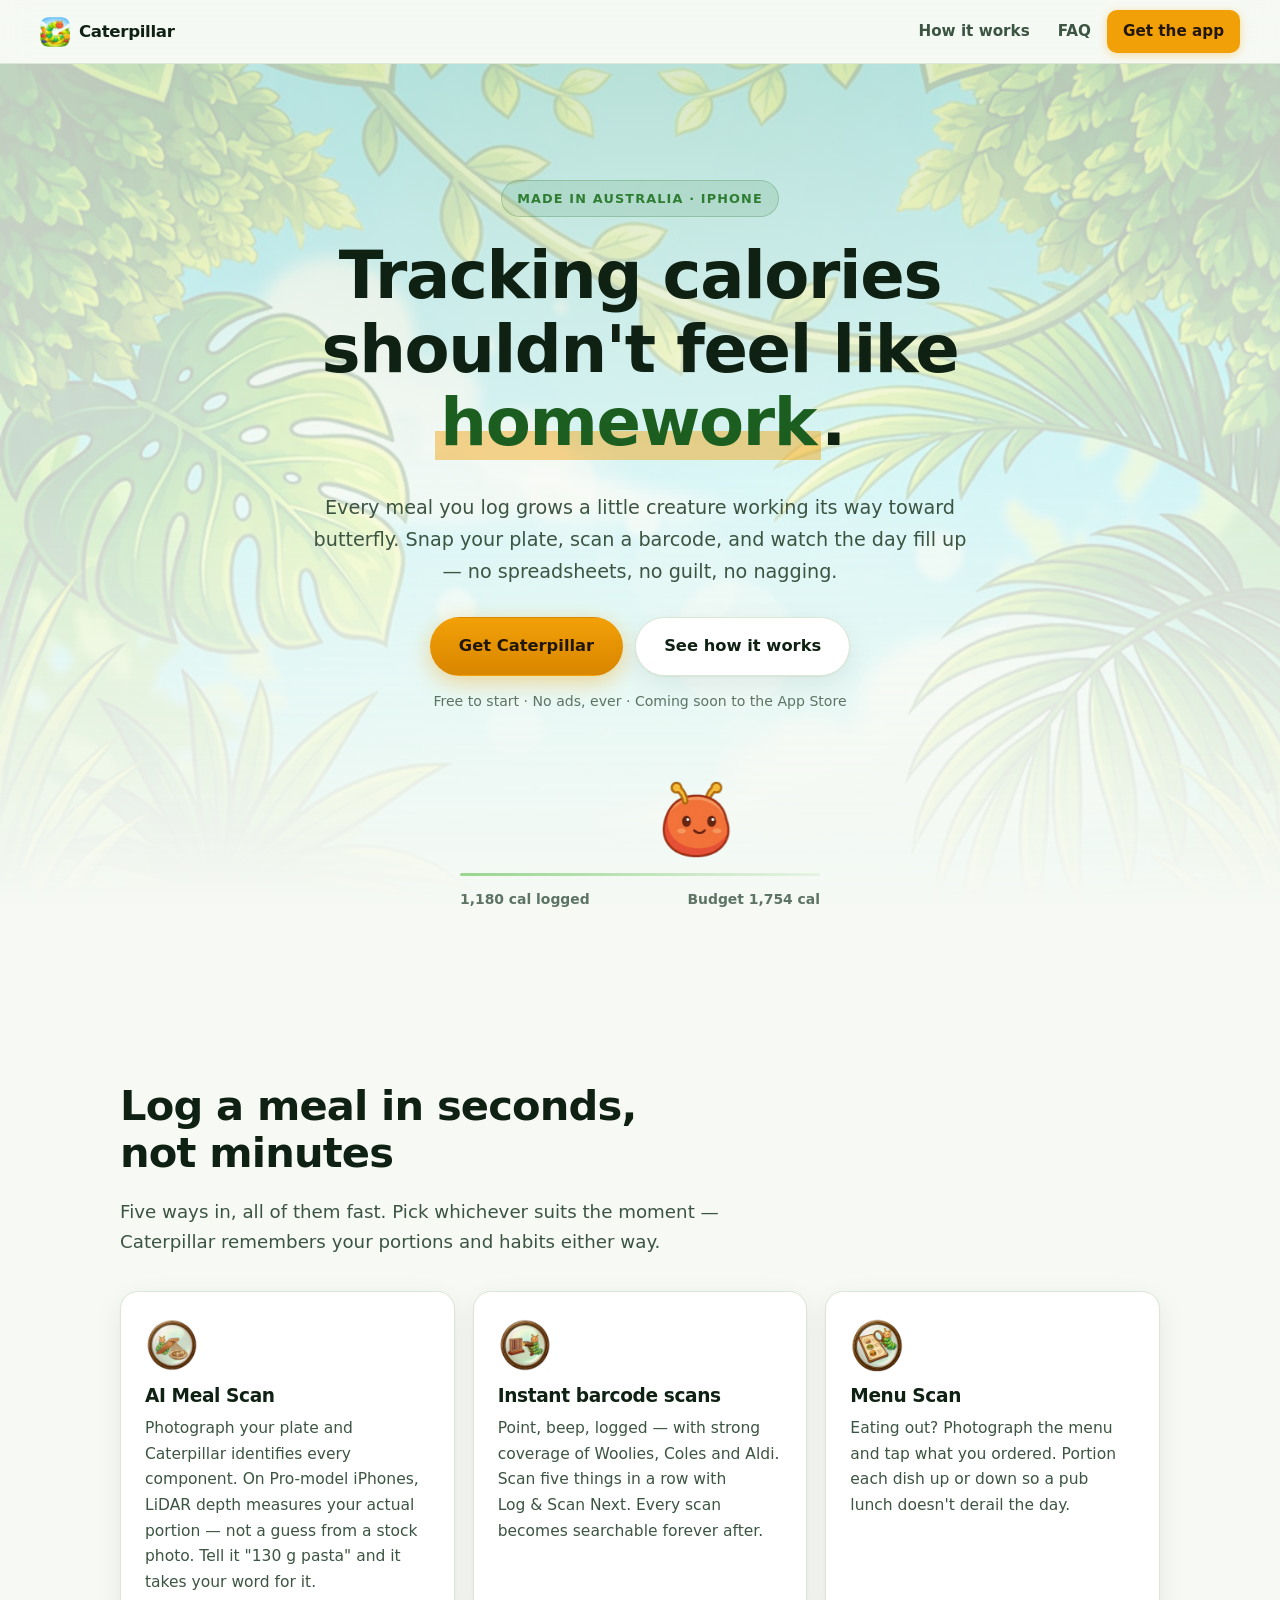
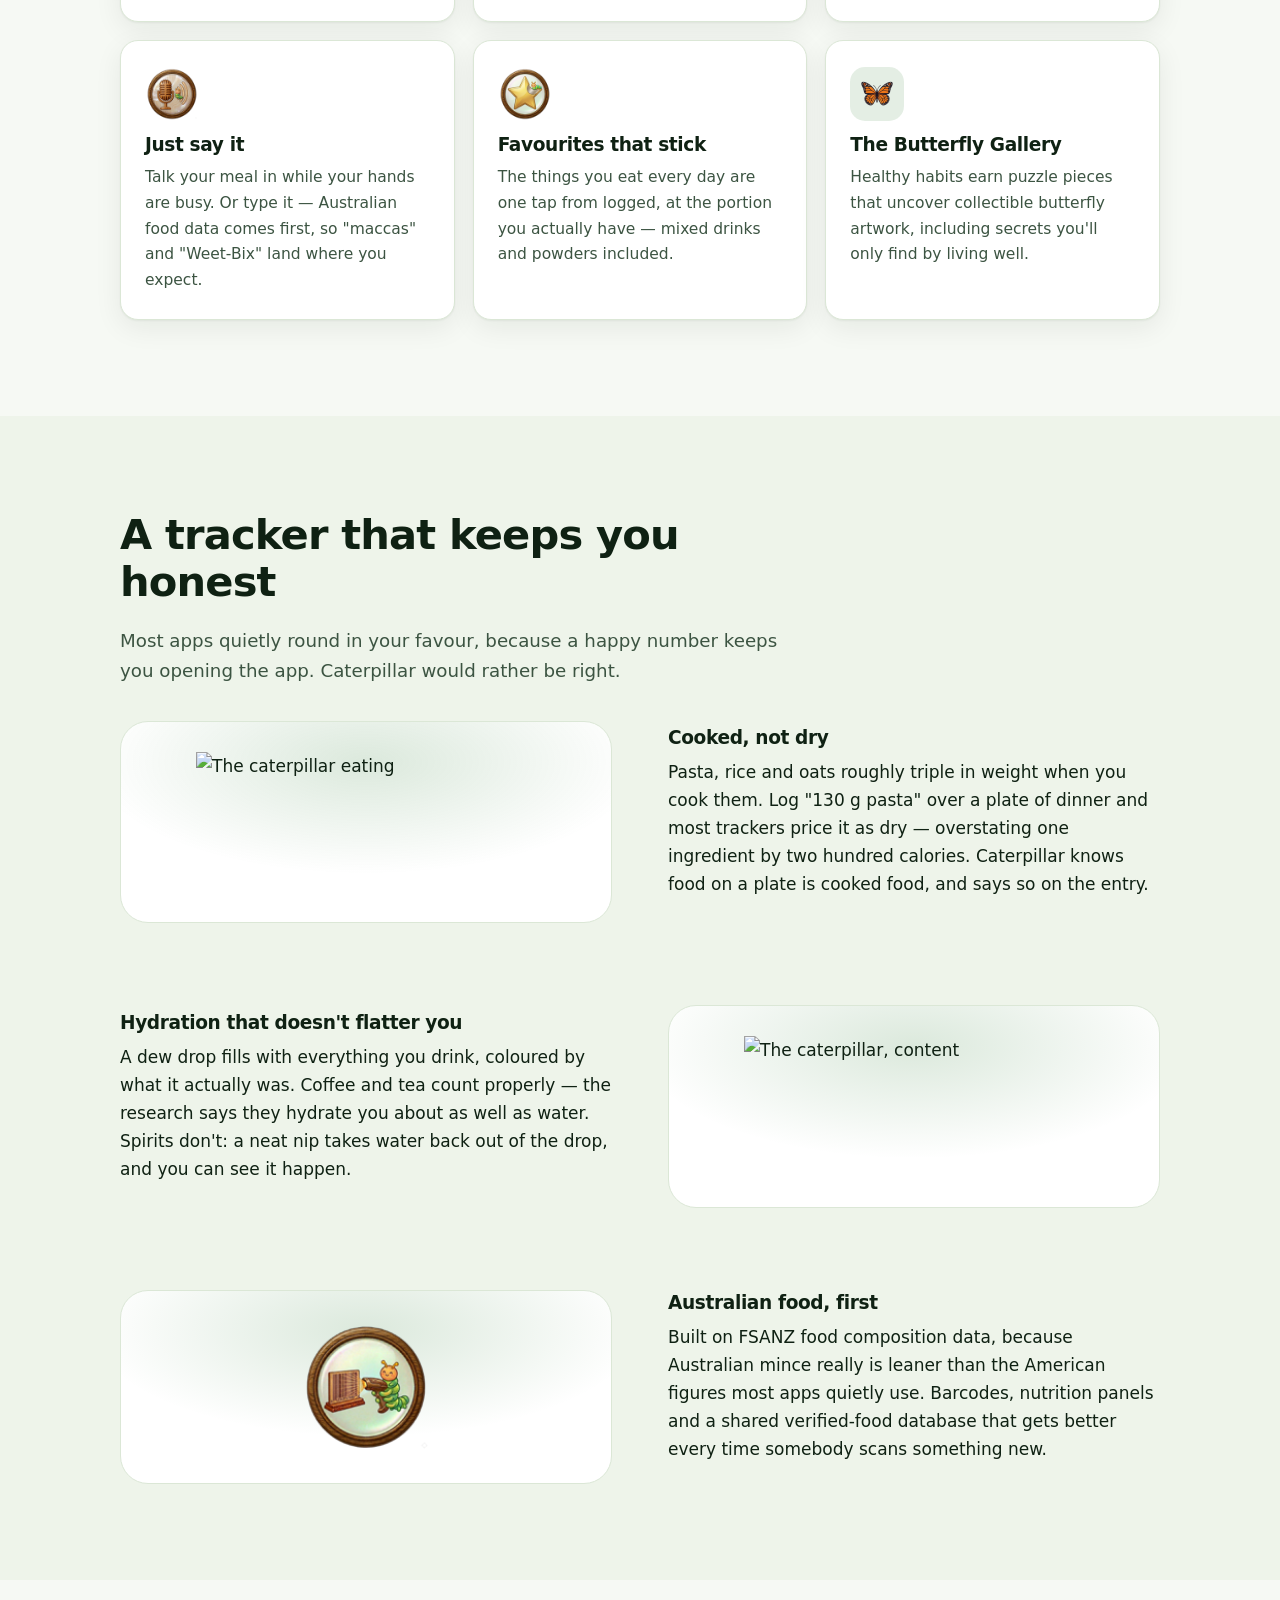
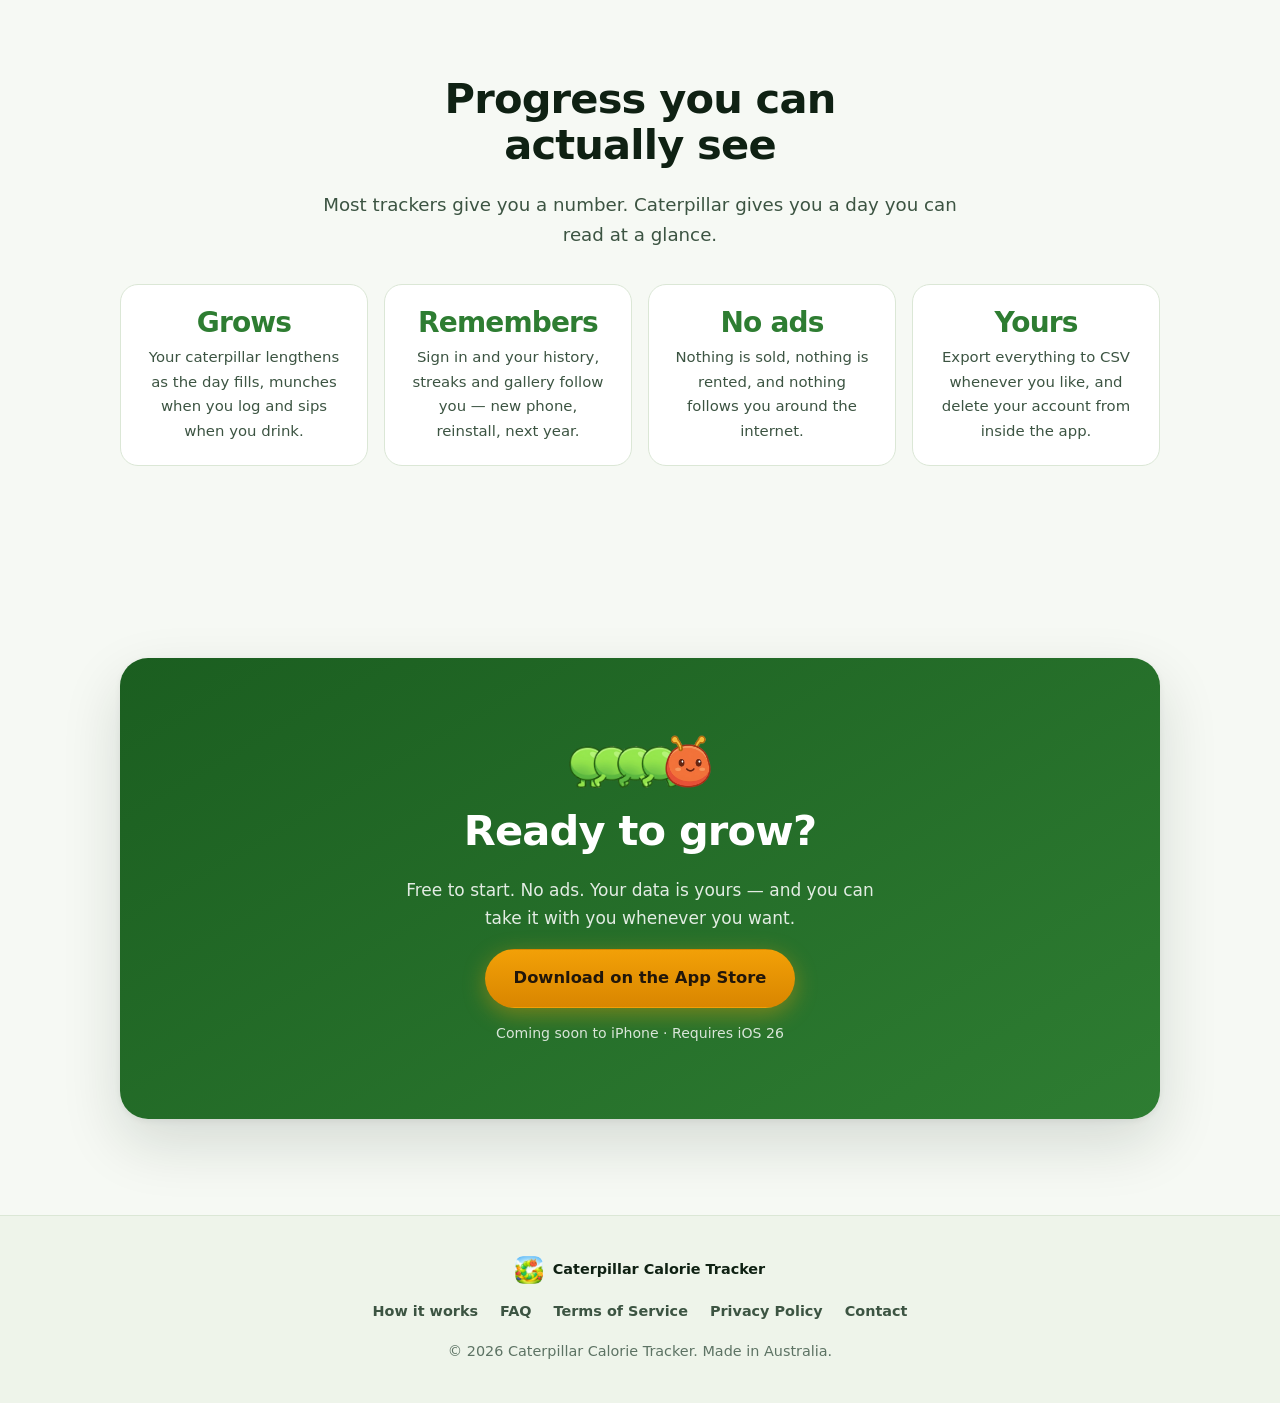
==== index.html @ a190b9f5 "Add files via upload" ====
<!DOCTYPE html>
<html lang="en-AU">
<head>
<meta charset="utf-8">
<meta name="viewport" content="width=device-width, initial-scale=1">
<title>Caterpillar — the calorie tracker that grows with you</title>
<meta name="description" content="Caterpillar Calorie Tracker for iPhone: AI meal scanning with LiDAR portioning, instant barcode scans, honest hydration tracking, and a collectible butterfly gallery that makes healthy habits feel like play.">
<meta name="theme-color" content="#2e7d32">
<link rel="icon" href="assets/appicon.png">
<link rel="apple-touch-icon" href="assets/appicon-180.png">
<meta property="og:title" content="Caterpillar — the calorie tracker that grows with you">
<meta property="og:description" content="Snap your plate. Watch your caterpillar grow. An honest, Australian-first calorie tracker for iPhone.">
<meta property="og:image" content="assets/appicon.png">
<meta property="og:type" content="website">
<link rel="stylesheet" href="style.css">
</head>
<body>

<nav>
  <a class="brand" href="index.html">
    <img src="assets/appicon.png" alt="" width="30" height="30">Caterpillar
  </a>
  <a class="hide-sm" href="how-it-works.html">How it works</a>
  <a class="hide-sm" href="faq.html">FAQ</a>
  <a class="cta" href="#get">Get the app</a>
</nav>

<header class="hero">
  <div class="wrap">
    <span class="eyebrow">Made in Australia · iPhone</span>
    <h1>Tracking calories shouldn't feel like <span class="accent">homework</span>.</h1>
    <p class="sub">Every meal you log grows a little creature working its way
    toward butterfly. Snap your plate, scan a barcode, and watch the day fill
    up — no spreadsheets, no guilt, no nagging.</p>

    <div class="cta-row">
      <a class="btn btn-primary" href="#get">Get Caterpillar</a>
      <a class="btn btn-ghost" href="how-it-works.html">See how it works</a>
    </div>
    <span class="store-note">Free to start · No ads, ever · Coming soon to the App&nbsp;Store</span>

    <!-- The app's growth bar, rebuilt in CSS from the same artwork. It grows
         once on load, which is the fastest way to explain the whole product. -->
    <div class="growth" aria-hidden="true">
      <div class="growth-track" id="growthTrack"></div>
      <div class="growth-ground"></div>
      <div class="growth-caption">
        <span>1,180 cal logged</span>
        <span>Budget 1,754 cal</span>
      </div>
    </div>
  </div>
</header>

<section>
  <div class="wrap">
    <h2>Log a meal in seconds, not minutes</h2>
    <p class="lede">Five ways in, all of them fast. Pick whichever suits the
    moment — Caterpillar remembers your portions and habits either way.</p>
    <div class="grid">
      <div class="card reveal">
        <img class="icon" src="assets/icon_aimealscan.png" alt="" width="54" height="54">
        <h3>AI Meal Scan</h3>
        <p>Photograph your plate and Caterpillar identifies every component. On
        Pro-model iPhones, LiDAR depth measures your actual portion — not a guess
        from a stock photo. Tell it "130&nbsp;g pasta" and it takes your word for it.</p>
      </div>
      <div class="card reveal">
        <img class="icon" src="assets/icon_barcodescan.png" alt="" width="54" height="54">
        <h3>Instant barcode scans</h3>
        <p>Point, beep, logged — with strong coverage of Woolies, Coles and Aldi.
        Scan five things in a row with Log&nbsp;&amp;&nbsp;Scan&nbsp;Next. Every
        scan becomes searchable forever after.</p>
      </div>
      <div class="card reveal">
        <img class="icon" src="assets/icon_menuscan.png" alt="" width="54" height="54">
        <h3>Menu Scan</h3>
        <p>Eating out? Photograph the menu and tap what you ordered. Portion each
        dish up or down so a pub lunch doesn't derail the day.</p>
      </div>
      <div class="card reveal">
        <img class="icon" src="assets/icon_voiceinput.png" alt="" width="54" height="54">
        <h3>Just say it</h3>
        <p>Talk your meal in while your hands are busy. Or type it — Australian
        food data comes first, so "maccas" and "Weet-Bix" land where you expect.</p>
      </div>
      <div class="card reveal">
        <img class="icon" src="assets/icon_favourites.png" alt="" width="54" height="54">
        <h3>Favourites that stick</h3>
        <p>The things you eat every day are one tap from logged, at the portion
        you actually have — mixed drinks and powders included.</p>
      </div>
      <div class="card reveal">
        <img class="icon chip" src="assets/icon_gallery.png" alt="" width="54" height="54">
        <h3>The Butterfly Gallery</h3>
        <p>Healthy habits earn puzzle pieces that uncover collectible butterfly
        artwork, including secrets you'll only find by living well.</p>
      </div>
    </div>
  </div>
</section>

<section class="alt">
  <div class="wrap">
    <h2>A tracker that keeps you honest</h2>
    <p class="lede">Most apps quietly round in your favour, because a happy
    number keeps you opening the app. Caterpillar would rather be right.</p>

    <div class="split reveal">
      <div class="art wide"><img src="assets/caterpillar_full_eating.png" alt="The caterpillar eating" width="324" height="134"></div>
      <div>
        <h3>Cooked, not dry</h3>
        <p>Pasta, rice and oats roughly triple in weight when you cook them. Log
        "130&nbsp;g pasta" over a plate of dinner and most trackers price it as dry
        — overstating one ingredient by two hundred calories. Caterpillar knows
        food on a plate is cooked food, and says so on the entry.</p>
      </div>
    </div>

    <div class="split flip reveal">
      <div class="art wide"><img src="assets/caterpillar_full.png" alt="The caterpillar, content" width="324" height="134"></div>
      <div>
        <h3>Hydration that doesn't flatter you</h3>
        <p>A dew drop fills with everything you drink, coloured by what it
        actually was. Coffee and tea count properly — the research says they
        hydrate you about as well as water. Spirits don't: a neat nip takes
        water back out of the drop, and you can see it happen.</p>
      </div>
    </div>

    <div class="split reveal">
      <div class="art"><img src="assets/icon_barcodescan.png" alt="" width="128" height="128"></div>
      <div>
        <h3>Australian food, first</h3>
        <p>Built on FSANZ food composition data, because Australian mince really
        is leaner than the American figures most apps quietly use. Barcodes,
        nutrition panels and a shared verified-food database that gets better
        every time somebody scans something new.</p>
      </div>
    </div>
  </div>
</section>

<section>
  <div class="wrap center">
    <h2>Progress you can actually see</h2>
    <p class="lede">Most trackers give you a number. Caterpillar gives you a
    day you can read at a glance.</p>
    <div class="facts">
      <div class="fact reveal">
        <span class="n">Grows</span>
        <p>Your caterpillar lengthens as the day fills, munches when you log and
        sips when you drink.</p>
      </div>
      <div class="fact reveal">
        <span class="n">Remembers</span>
        <p>Sign in and your history, streaks and gallery follow you — new phone,
        reinstall, next year.</p>
      </div>
      <div class="fact reveal">
        <span class="n">No ads</span>
        <p>Nothing is sold, nothing is rented, and nothing follows you around
        the internet.</p>
      </div>
      <div class="fact reveal">
        <span class="n">Yours</span>
        <p>Export everything to CSV whenever you like, and delete your account
        from inside the app.</p>
      </div>
    </div>
  </div>
</section>

<section id="get">
  <div class="wrap">
    <div class="cta-banner">
      <div class="parade" aria-hidden="true">
        <img src="assets/caterpillar_walk_1.png" alt="">
        <img src="assets/caterpillar_walk_2.png" alt="">
        <img src="assets/caterpillar_walk_3.png" alt="">
        <img src="assets/caterpillar_walk_2.png" alt="">
        <img src="assets/caterpillar_head_happy.png" alt="">
      </div>
      <h2>Ready to grow?</h2>
      <p>Free to start. No ads. Your data is yours — and you can take it with
      you whenever you want.</p>
      <a class="btn btn-primary" href="#">Download on the App Store</a>
      <span class="store-note">Coming soon to iPhone · Requires iOS&nbsp;26</span>
    </div>
  </div>
</section>

<footer>
  <div class="marque">
    <img src="assets/appicon.png" alt="" width="28" height="28">Caterpillar Calorie Tracker
  </div>
  <div class="links">
    <a href="how-it-works.html">How it works</a>
    <a href="faq.html">FAQ</a>
    <a href="terms.html">Terms of Service</a>
    <a href="privacy.html">Privacy Policy</a>
    <a href="mailto:JackKGrant@icloud.com">Contact</a>
  </div>
  © 2026 Caterpillar Calorie Tracker. Made in Australia.
</footer>

<script>
// ── The growth bar ───────────────────────────────────────────────────────
// Built here rather than written out as markup so the segment count is one
// number to change, and so the overlap maths lives in one place instead of
// being baked into a dozen inline styles.
//
// Geometry mirrors the in-app bar exactly: segments are 0.882 of the segment
// height wide, overlap by 45%, and the head sits forward of the last segment
// by the same 0.3-of-an-overlap nudge. Getting this wrong is what once made
// the widget's caterpillar cover half its container.
(function () {
  var track = document.getElementById("growthTrack");
  if (!track) return;

  var SEGMENTS = 7;                       // 7 of 10 — a good day, not a full one
  var FULL = 10;                          // a full bar, for sizing
  var segW = 0.882, overlap = segW * 0.45, step = segW - overlap;

  // Segment height derived from the MEASURED width, so a full 10-segment body
  // would span the track exactly. A fixed size can only be right at one width:
  // at 46px the body covered 36% of a 560px track and looked stranded — the
  // same mistake the widget's caterpillar made before it was sized from its
  // container. widthPerHeight = FULL*step + headW - overlap*0.3.
  var widthPerHeight = FULL * step + 1.103 - overlap * 0.3;
  function size() {
    var w = track.clientWidth;
    if (w > 0) track.parentElement.style.setProperty(
      "--seg", (w / widthPerHeight).toFixed(2) + "px");
  }
  // Measured, not hardcoded — and measured more than once. The track can
  // legitimately be zero-width the first time this runs (a background tab, a
  // container that lays out late), and a single measurement would then leave
  // the fallback size in place forever with no resize event to correct it.
  //
  // The observer is held in a variable deliberately: an unreferenced
  // ResizeObserver is eligible for collection in some engines, which is
  // exactly what happened here — the callback never fired and the caterpillar
  // stayed at its fallback size.
  size();
  var ro = null;
  if ("ResizeObserver" in window) {
    ro = new ResizeObserver(size);
    ro.observe(track);
  }
  window.addEventListener("resize", size, { passive: true });
  window.addEventListener("load", size);

  // The bounce travels tail-to-head at the app's own 0.045s per segment, so
  // the body ripples rather than bobbing as one lump. The sprite cycle stays
  // in phase across every segment — in the app all segments show the same
  // walk frame at any instant; it's the BOUNCE that's staggered, not the legs.
  var WAVE = 0.045;

  function part(cls, leftMul, i) {
    var el = document.createElement("span");
    el.className = cls;
    el.style.left = "calc(var(--seg) * " + leftMul.toFixed(4) + ")";
    el.style.animationDelay = (i * 0.055).toFixed(3) + "s";   // grow-in only
    var art = document.createElement("i");
    // walk delay 0 = every segment in the same stride; bob delay = the wave.
    art.style.animationDelay = cls === "seg"
      ? "0s, " + (i * WAVE).toFixed(3) + "s"
      : (i * WAVE).toFixed(3) + "s";
    el.appendChild(art);
    return el;
  }

  for (var i = 0; i < SEGMENTS; i++) {
    var s = part("seg", i * step, i);
    s.style.zIndex = String(i);
    track.appendChild(s);
  }
  track.appendChild(part("head", SEGMENTS * step - overlap * 0.3, SEGMENTS));
})();

// ── Scroll reveal ────────────────────────────────────────────────────────
// Progressive enhancement: the .reveal class only hides content once we know
// IntersectionObserver is available to bring it back. Without this guard an
// old browser would render a page of invisible cards.
(function () {
  var items = document.querySelectorAll(".reveal");
  if (!("IntersectionObserver" in window) ||
      window.matchMedia("(prefers-reduced-motion: reduce)").matches) {
    items.forEach(function (el) { el.classList.add("in"); });
    return;
  }
  var io = new IntersectionObserver(function (entries) {
    entries.forEach(function (e) {
      if (!e.isIntersecting) return;
      e.target.classList.add("in");
      io.unobserve(e.target);
    });
  }, { rootMargin: "0px 0px -8% 0px", threshold: 0.08 });
  items.forEach(function (el, i) {
    el.style.transitionDelay = (Math.min(i, 5) * 0.055).toFixed(3) + "s";
    io.observe(el);
  });
})();
</script>
</body>
</html>
---- style.css ----
/* Caterpillar Calorie Tracker — site styles
   ------------------------------------------------------------------
   Design notes, so future edits keep the through-line:

   · The app's own palette. Deep forest greens for ground, warm amber for
     anything the user should act on. The CTA is the only saturated amber on
     a page, so the eye lands on it without being shouted at.
   · No emoji anywhere. Every icon is the app's real artwork — the same files
     the app ships — so the site looks like the product rather than like a
     description of it.
   · Motion is decorative and always opt-out. Everything animated degrades to
     a static, correct layout under prefers-reduced-motion.
   · Light and dark both first-class. The palette is defined once as custom
     properties and flipped wholesale.
   ------------------------------------------------------------------ */

:root {
  --ink:        #0f2113;
  --ink-soft:   #3c5442;
  --ink-faint:  #5d7364;
  --paper:      #f6f9f4;
  --surface:    #ffffff;
  --surface-2:  #eef4ea;
  --line:       #dbe7d6;

  --leaf:       #2e7d32;
  --leaf-deep:  #1b5e20;
  --leaf-lift:  #7cc96f;
  --amber:      #f2a007;
  --amber-deep: #d98600;
  /* Links get their own token. --leaf reads at 2.8:1 on the dark card
     background and 4.26:1 on the light one — both under the 4.5 needed for
     body text, and the dark case badly so. */
  --link:       #1b5e20;

  --radius:     18px;
  --radius-lg:  28px;
  --shadow:     0 1px 2px rgba(15,33,19,.05), 0 8px 28px rgba(15,33,19,.07);
  --shadow-lg:  0 2px 6px rgba(15,33,19,.06), 0 24px 60px rgba(15,33,19,.14);
  --measure:    68ch;
  --pad:        clamp(20px, 5vw, 40px);
}

@media (prefers-color-scheme: dark) {
  :root {
    --ink:       #eaf3e8;
    --ink-soft:  #b4c9b6;
    --ink-faint: #8aa891;
    --paper:     #0a1710;
    --surface:   #12271a;
    --surface-2: #16301f;
    --line:      #24422c;
    --leaf-lift: #8fd682;
    --link:      #8fd682;
    --shadow:    0 1px 2px rgba(0,0,0,.3), 0 8px 28px rgba(0,0,0,.35);
    --shadow-lg: 0 2px 6px rgba(0,0,0,.35), 0 24px 60px rgba(0,0,0,.5);
  }
}

* { box-sizing: border-box; }
html { scroll-behavior: smooth; -webkit-text-size-adjust: 100%; }
html, body { overflow-x: hidden; max-width: 100%; }

body {
  margin: 0;
  background: var(--paper);
  color: var(--ink);
  font: 17px/1.65 ui-rounded, -apple-system, BlinkMacSystemFont, "Segoe UI",
        system-ui, sans-serif;
  -webkit-font-smoothing: antialiased;
}

img { max-width: 100%; display: block; }
a { color: var(--link); }

h1, h2, h3 { line-height: 1.12; letter-spacing: -0.02em; margin: 0 0 .5em; }
h1 { font-size: clamp(2.3rem, 6.2vw, 4.1rem); font-weight: 800; }
h2 { font-size: clamp(1.7rem, 3.6vw, 2.6rem); font-weight: 800; }
h3 { font-size: 1.16rem; font-weight: 700; }
p  { margin: 0 0 1em; }

.wrap { width: 100%; max-width: 1120px; margin: 0 auto; padding: 0 var(--pad); }

/* ── Navigation ─────────────────────────────────────────────── */
/* Scoped to a DIRECT child of body. The table of contents on the legal pages
   is also a <nav> — semantically correct — and an unscoped `nav` selector
   turned it into a sticky flex bar, which on a phone shredded the section
   links into unreadable columns. Any future nested <nav> is safe now. */

body > nav {
  position: sticky; top: 0; z-index: 50;
  display: flex; align-items: center; gap: 4px;
  padding: 10px var(--pad);
  background: color-mix(in srgb, var(--paper) 82%, transparent);
  backdrop-filter: saturate(1.6) blur(14px);
  -webkit-backdrop-filter: saturate(1.6) blur(14px);
  border-bottom: 1px solid var(--line);
}
body > nav .brand {
  display: flex; align-items: center; gap: 9px;
  font-weight: 800; font-size: 1.04rem; letter-spacing: -0.02em;
  color: var(--ink); text-decoration: none; margin-right: auto;
}
body > nav .brand img { width: 30px; height: 30px; border-radius: 8px; }
body > nav a:not(.brand) {
  color: var(--ink-soft); text-decoration: none; font-size: .95rem;
  font-weight: 600; padding: 8px 12px; border-radius: 10px;
}
body > nav a:not(.brand):hover { color: var(--ink); background: var(--surface-2); }
body > nav .cta {
  background: var(--amber); color: #21160a !important;
  padding: 9px 16px !important; border-radius: 999px;
  box-shadow: 0 2px 10px rgba(242,160,7,.35);
}
body > nav .cta:hover { background: var(--amber-deep); }
@media (max-width: 620px) { body > nav .hide-sm { display: none; } }

/* ── Hero ───────────────────────────────────────────────────── */

.hero {
  position: relative; overflow: hidden;
  padding: clamp(56px, 11vw, 116px) 0 clamp(40px, 7vw, 76px);
  text-align: center;
  background:
    radial-gradient(120% 90% at 50% -10%,
      color-mix(in srgb, var(--leaf) 22%, transparent), transparent 62%),
    var(--paper);
}
/* The garden scene from the app, held right back so it reads as atmosphere
   rather than as a photo behind text. */
.hero::before {
  content: ""; position: absolute; inset: 0;
  background: url("assets/bg_garden.jpg") center 22% / cover no-repeat;
  opacity: .17; filter: saturate(1.25) contrast(1.05);
  mask-image: linear-gradient(to bottom, #000 0%, #000 45%, transparent 92%);
  -webkit-mask-image: linear-gradient(to bottom, #000 0%, #000 45%, transparent 92%);
  pointer-events: none;
}
@media (prefers-color-scheme: dark) { .hero::before { opacity: .22; } }
.hero > * { position: relative; }

.eyebrow {
  display: inline-flex; align-items: center; gap: 8px;
  font-size: .8rem; font-weight: 700; letter-spacing: .09em;
  text-transform: uppercase; color: var(--leaf);
  background: color-mix(in srgb, var(--leaf) 12%, transparent);
  border: 1px solid color-mix(in srgb, var(--leaf) 26%, transparent);
  padding: 7px 15px; border-radius: 999px; margin-bottom: 22px;
}
@media (prefers-color-scheme: dark) { .eyebrow { color: var(--leaf-lift); } }
.hero h1 { max-width: 16ch; margin-inline: auto; }
.hero .sub {
  max-width: 54ch; margin: 18px auto 0;
  font-size: clamp(1.04rem, 2.1vw, 1.2rem); color: var(--ink-soft);
}
.accent {
  color: var(--leaf-deep);
  background: linear-gradient(transparent 62%,
              color-mix(in srgb, var(--amber) 45%, transparent) 62%);
  padding: 0 .08em;
}
@media (prefers-color-scheme: dark) { .accent { color: var(--leaf-lift); } }

.cta-row {
  display: flex; flex-wrap: wrap; gap: 12px;
  justify-content: center; align-items: center; margin-top: 30px;
}
.btn {
  display: inline-flex; align-items: center; gap: 10px;
  font-weight: 700; font-size: 1.02rem; text-decoration: none;
  padding: 15px 28px; border-radius: 999px; border: 1px solid transparent;
  transition: transform .16s ease, box-shadow .16s ease, background .16s ease;
}
.btn-primary {
  background: linear-gradient(180deg, var(--amber), var(--amber-deep));
  color: #21160a; box-shadow: 0 6px 22px rgba(242,160,7,.4);
}
.btn-primary:hover { transform: translateY(-2px); box-shadow: 0 10px 30px rgba(242,160,7,.5); }
.btn-ghost {
  background: var(--surface); color: var(--ink); border-color: var(--line);
  box-shadow: var(--shadow);
}
.btn-ghost:hover { transform: translateY(-2px); }
.store-note { display: block; margin-top: 14px; font-size: .88rem; color: var(--ink-faint); }

/* ── The growth bar: the app's core metaphor, on the page ───── */

/* --seg is set from the measured track width in index.html, the same way the
   widget derives its segment height from a GeometryReader. A hardcoded size
   can only be right at one width: at 46px the body covered 36% of a 560px
   track and looked stranded, exactly the bug the widget had.
   The value here is only a fallback for a no-JS render. */
.growth {
  --seg: 56px;
  margin: clamp(34px, 6vw, 58px) auto 0;
  max-width: 440px; padding: 0 var(--pad);
}
.growth-track {
  position: relative; height: calc(var(--seg) * 1.55);
}

/* ── THE WALK ──
   It really walks, the same way the app's does. The app cycles the three walk
   frames every 0.18s — the legs are in a different stride in each — and runs a
   bounce WAVE down the body, each segment 0.045s behind the one before it, so
   the motion travels from tail to head instead of the whole animal bobbing as
   one lump. An earlier version here did only the bob, which is why it read as
   a row of beads jiggling rather than a creature moving.

   Frames come from one sprite strip driven by steps(3), so there is no JS
   timer and no per-frame image swap. Segments overlap by 45%, exactly as the
   in-app bar does.

   Two elements per segment because sprout and bob both want `transform`: the
   outer does the one-shot grow-in, the inner does the endless walk. */
.growth-track .seg, .growth-track .head {
  position: absolute; bottom: 0;
  width: calc(var(--seg) * 0.882); height: var(--seg);
  opacity: 0;
  animation: sprout .5s cubic-bezier(.2,1.5,.4,1) forwards;
}
.growth-track .head {
  width: calc(var(--seg) * 1.103); height: calc(var(--seg) * 1.25);
  bottom: calc(var(--seg) * 0.14); z-index: 20;
}
.growth-track .seg > i, .growth-track .head > i {
  display: block; width: 100%; height: 100%;
  background-repeat: no-repeat;
  animation: bob .54s ease-in-out infinite;
}
.growth-track .seg > i {
  background-image: url("assets/caterpillar_walk_sprite.png");
  background-size: 300% 100%;             /* three frames */
  animation: walk .54s steps(3) infinite,
             bob  .54s ease-in-out infinite;
}
.growth-track .head > i {
  background-image: url("assets/caterpillar_head_happy.png");
  background-size: 100% 100%;
}
@keyframes sprout {
  from { opacity: 0; transform: translateY(9px) scale(.72); }
  to   { opacity: 1; transform: translateY(0) scale(1); }
}
/* 0% shows frame 1, 50% frame 2, 100% frame 3 — steps(3) over 0→150% lands
   on exactly those three and holds each for a third of the cycle. */
@keyframes walk {
  from { background-position-x: 0%; }
  to   { background-position-x: 150%; }
}
@keyframes bob {
  0%, 100% { transform: translateY(0); }
  50%      { transform: translateY(calc(var(--seg) * -0.07)); }
}
.growth-ground {
  height: 3px; border-radius: 3px; margin-top: 6px;
  background: linear-gradient(to right,
    color-mix(in srgb, var(--leaf-lift) 75%, transparent),
    color-mix(in srgb, var(--leaf-lift) 12%, transparent));
}
.growth-caption {
  display: flex; justify-content: space-between; gap: 12px;
  margin-top: 12px; font-size: .87rem; color: var(--ink-faint); font-weight: 600;
}

/* ── Sections ───────────────────────────────────────────────── */

section { padding: clamp(52px, 8vw, 96px) 0; }
section > .wrap > h2 { max-width: 20ch; }
.lede {
  max-width: 58ch; font-size: clamp(1.02rem, 2vw, 1.14rem);
  color: var(--ink-soft); margin-bottom: 34px;
}
.center { text-align: center; }
.center h2, .center .lede { margin-inline: auto; }

.grid {
  display: grid; gap: 18px;
  grid-template-columns: repeat(auto-fit, minmax(258px, 1fr));
}
.card {
  background: var(--surface); border: 1px solid var(--line);
  border-radius: var(--radius); padding: 26px 24px;
  box-shadow: var(--shadow);
  transition: transform .2s ease, box-shadow .2s ease;
}
.card:hover { transform: translateY(-3px); box-shadow: var(--shadow-lg); }
.card p { color: var(--ink-soft); font-size: .97rem; margin-bottom: 0; }
.card .icon { width: 54px; height: 54px; margin-bottom: 14px; }
/* Tab icons ship as small flat silhouettes; a tinted disc gives them a home
   rather than leaving them floating as grey marks. */
.card .icon.chip {
  width: 54px; height: 54px; padding: 11px; border-radius: 15px;
  background: color-mix(in srgb, var(--leaf) 13%, transparent);
}

.alt { background: var(--surface-2); }

/* Feature rows — art one side, words the other, alternating. */
.split {
  display: grid; gap: clamp(22px, 5vw, 56px); align-items: center;
  grid-template-columns: repeat(auto-fit, minmax(280px, 1fr));
}
.split + .split { margin-top: clamp(44px, 7vw, 82px); }
.split .art {
  display: flex; align-items: center; justify-content: center;
  min-height: 190px; padding: 30px; border-radius: var(--radius-lg);
  background:
    radial-gradient(80% 80% at 50% 20%,
      color-mix(in srgb, var(--leaf) 17%, transparent), transparent 70%),
    var(--surface);
  border: 1px solid var(--line);
}
.split .art img { width: clamp(88px, 15vw, 132px); height: auto; }
/* The assembled caterpillar is ~2.4:1, so it needs the full panel width — at
   the square icon size it came out as a thumbnail with the head unreadable. */
.split .art.wide img { width: min(100%, 340px); }
.split.flip .art { order: 2; }
@media (max-width: 760px) { .split.flip .art { order: 0; } }

/* ── Honesty strip ──────────────────────────────────────────── */

.facts { display: grid; gap: 16px; grid-template-columns: repeat(auto-fit, minmax(190px, 1fr)); }
.fact {
  background: var(--surface); border: 1px solid var(--line);
  border-radius: var(--radius); padding: 22px;
}
.fact .n {
  display: block; font-size: 1.75rem; font-weight: 800;
  letter-spacing: -0.03em; color: var(--leaf); line-height: 1.15;
}
@media (prefers-color-scheme: dark) { .fact .n { color: var(--leaf-lift); } }
.fact p { margin: 6px 0 0; font-size: .93rem; color: var(--ink-soft); }

/* ── Closing CTA ────────────────────────────────────────────── */

.cta-banner {
  position: relative; overflow: hidden; text-align: center;
  border-radius: var(--radius-lg); padding: clamp(40px, 7vw, 74px) var(--pad);
  background: linear-gradient(150deg, var(--leaf-deep), var(--leaf));
  color: #fff; box-shadow: var(--shadow-lg);
}
.cta-banner h2 { color: #fff; }
.cta-banner p { color: rgba(255,255,255,.87); max-width: 46ch; margin-inline: auto; }
.cta-banner .store-note { color: rgba(255,255,255,.82); }
.cta-banner .parade {
  display: flex; justify-content: center; align-items: flex-end;
  margin-bottom: 20px; height: 56px;
}
.cta-banner .parade img { height: 42px; width: auto; margin-right: -13px; }
.cta-banner .parade img:last-child { height: 53px; margin-right: 0; }

/* ── Legal pages ────────────────────────────────────────────── */

.legal { max-width: var(--measure); margin: 0 auto; padding: 46px var(--pad) 70px; }
.legal h1 { font-size: clamp(2rem, 5vw, 2.8rem); }
.legal h2 {
  font-size: 1.2rem; margin: 2.1em 0 .5em; padding-top: .9em;
  border-top: 1px solid var(--line); scroll-margin-top: 76px;
}
.legal h2:first-of-type { border-top: 0; padding-top: 0; }
.legal p, .legal li { color: var(--ink-soft); font-size: 1rem; }
.legal ul { padding-left: 1.15em; }
.legal li { margin-bottom: .5em; }
.updated {
  display: inline-block; font-size: .84rem; font-weight: 700;
  color: var(--leaf); background: color-mix(in srgb, var(--leaf) 12%, transparent);
  border-radius: 999px; padding: 6px 14px; margin-bottom: 1.6em;
}
@media (prefers-color-scheme: dark) { .updated { color: var(--leaf-lift); } }
.summary {
  background: var(--surface); border: 1px solid var(--line);
  border-left: 4px solid var(--leaf);
  border-radius: var(--radius); padding: 20px 22px; margin-bottom: 2em;
}
.summary p:last-child { margin-bottom: 0; }
.toc {
  background: var(--surface-2); border-radius: var(--radius);
  padding: 18px 22px; margin-bottom: 2.2em;
  columns: 2; column-gap: 26px;
}
.toc a { display: block; font-size: .93rem; padding: 3px 0; text-decoration: none; }
.toc a:hover { text-decoration: underline; }
@media (max-width: 560px) { .toc { columns: 1; } }

/* ── FAQ ────────────────────────────────────────────────────── */

details.qa {
  background: var(--surface); border: 1px solid var(--line);
  border-radius: var(--radius); padding: 2px 20px; margin-bottom: 12px;
}
details.qa summary {
  cursor: pointer; font-weight: 700; padding: 16px 0; list-style: none;
  display: flex; justify-content: space-between; align-items: center; gap: 14px;
}
details.qa summary::-webkit-details-marker { display: none; }
details.qa summary::after {
  content: "+"; font-size: 1.4rem; font-weight: 600;
  color: var(--link); flex: 0 0 auto; line-height: 1;
}
details.qa[open] summary::after { content: "\2212"; }
details.qa p { color: var(--ink-soft); font-size: .97rem; padding-bottom: 6px; }

/* ── Footer ─────────────────────────────────────────────────── */

footer {
  border-top: 1px solid var(--line); background: var(--surface-2);
  padding: 40px var(--pad); text-align: center;
  color: var(--ink-faint); font-size: .9rem;
}
footer .marque {
  display: flex; align-items: center; justify-content: center; gap: 10px;
  font-weight: 800; color: var(--ink); margin-bottom: 16px;
}
footer .marque img { width: 28px; height: 28px; border-radius: 8px; }
footer .links {
  display: flex; flex-wrap: wrap; gap: 8px 22px;
  justify-content: center; margin-bottom: 16px;
}
footer .links a { color: var(--ink-soft); text-decoration: none; font-weight: 600; }
footer .links a:hover { color: var(--link); text-decoration: underline; }

/* ── Scroll reveal ──────────────────────────────────────────── */

.reveal { opacity: 0; transform: translateY(18px); }
.reveal.in {
  opacity: 1; transform: none;
  transition: opacity .6s ease, transform .6s cubic-bezier(.2,.7,.3,1);
}

/* ── Motion off ─────────────────────────────────────────────── */
/* Everything above must stay legible and correctly laid out with all motion
   removed — the growth bar especially has to appear fully grown rather than
   stuck at zero opacity, which is what an animation-only reveal would do. */
@media (prefers-reduced-motion: reduce) {
  html { scroll-behavior: auto; }
  *, *::before, *::after {
    animation-duration: .001ms !important;
    animation-iteration-count: 1 !important;
    transition-duration: .001ms !important;
  }
  .growth-track .seg, .growth-track .head { opacity: 1; transform: none; }
  /* Still show a walk FRAME, just a still one — with the sprite animation
     killed the default background-position leaves frame 1, which is the
     legs-together pose, so the creature reads as standing rather than
     mid-stride. */
  .growth-track .seg > i { background-position-x: 0%; }
  .reveal { opacity: 1; transform: none; }
  .card:hover, .btn:hover { transform: none; }
}
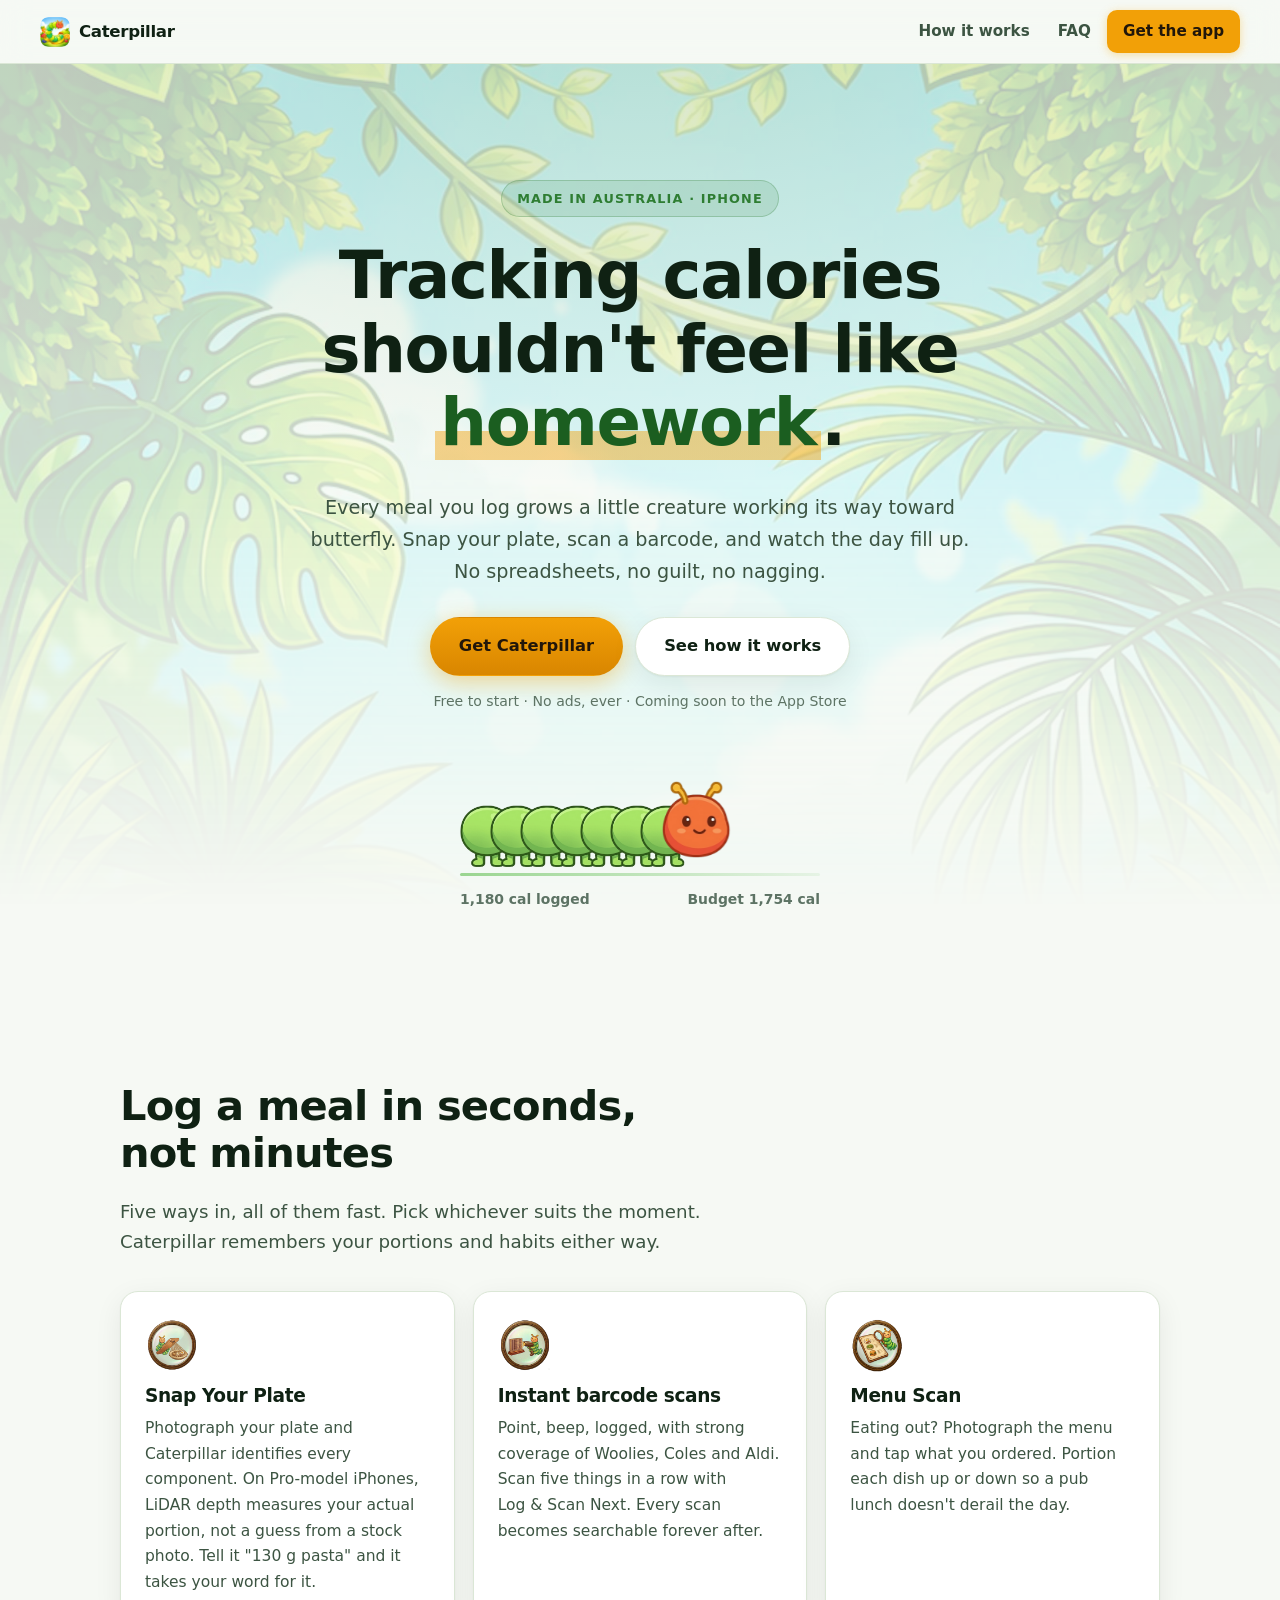
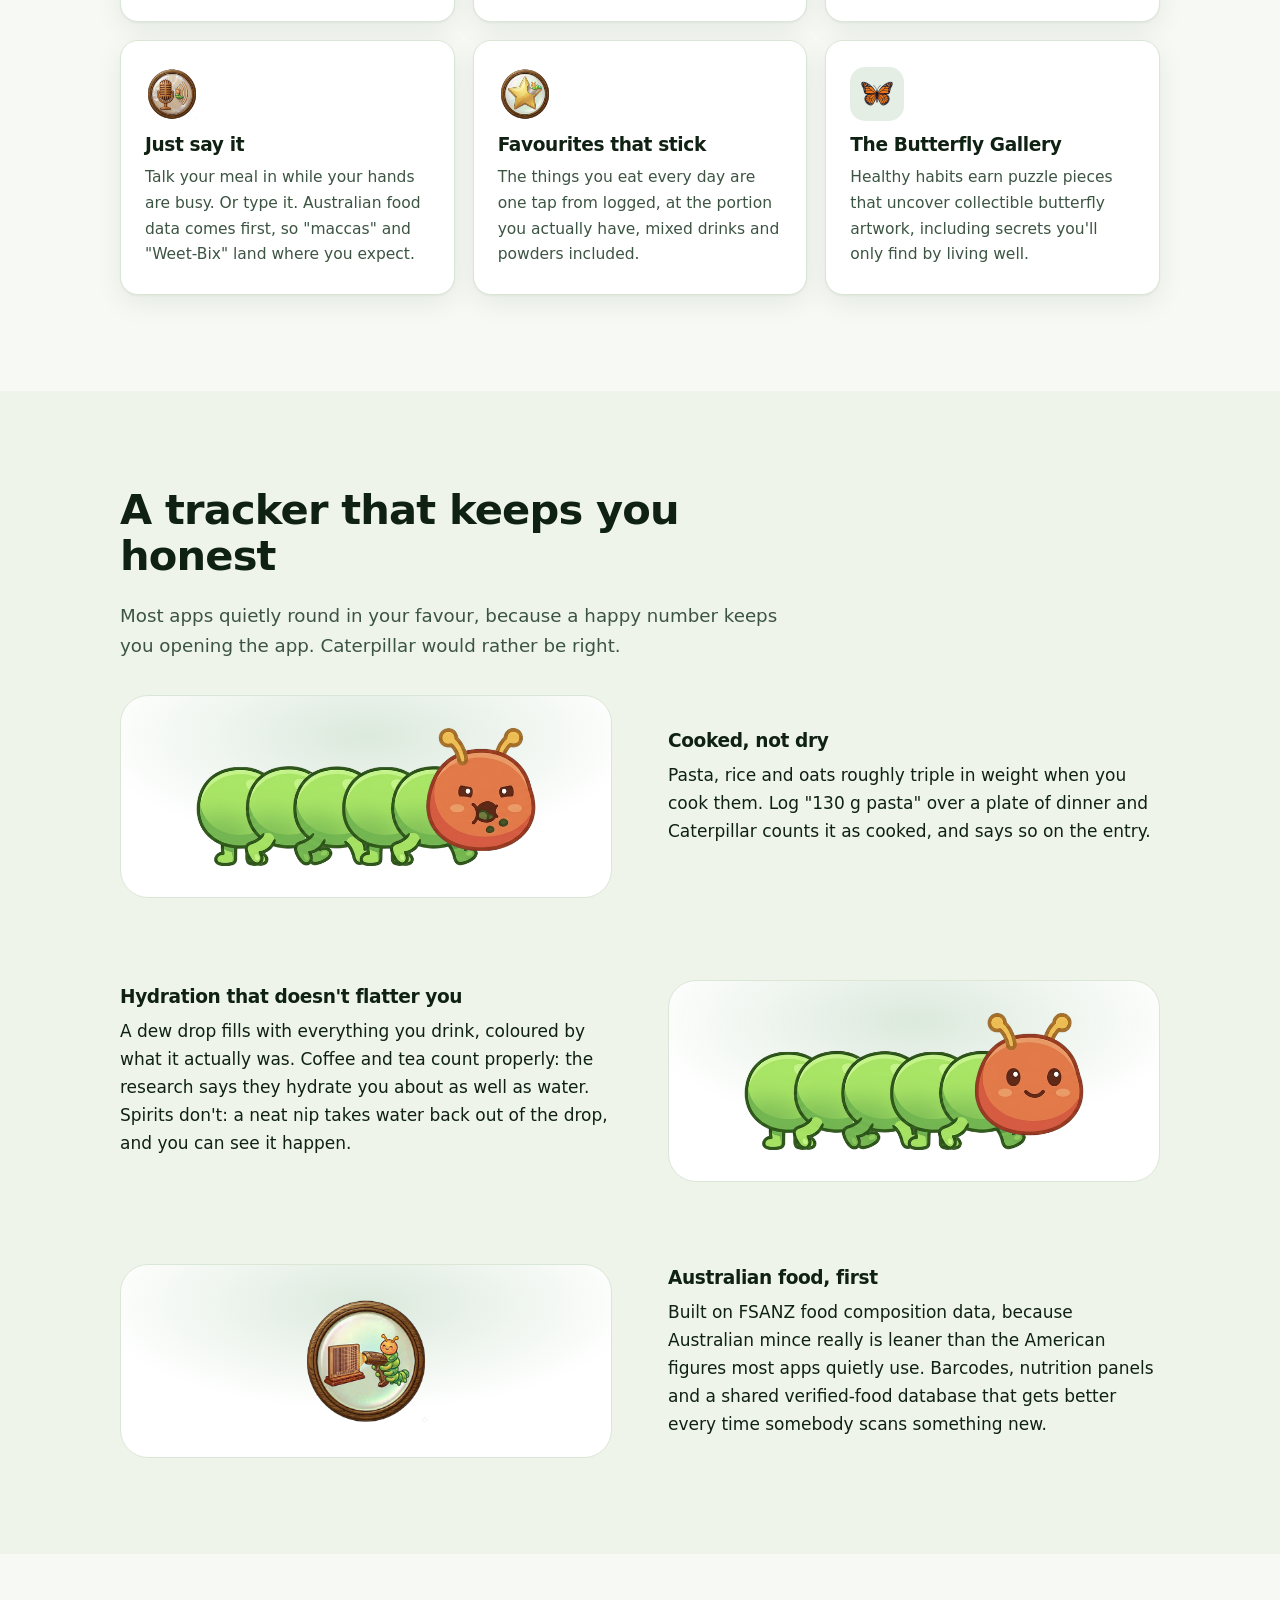
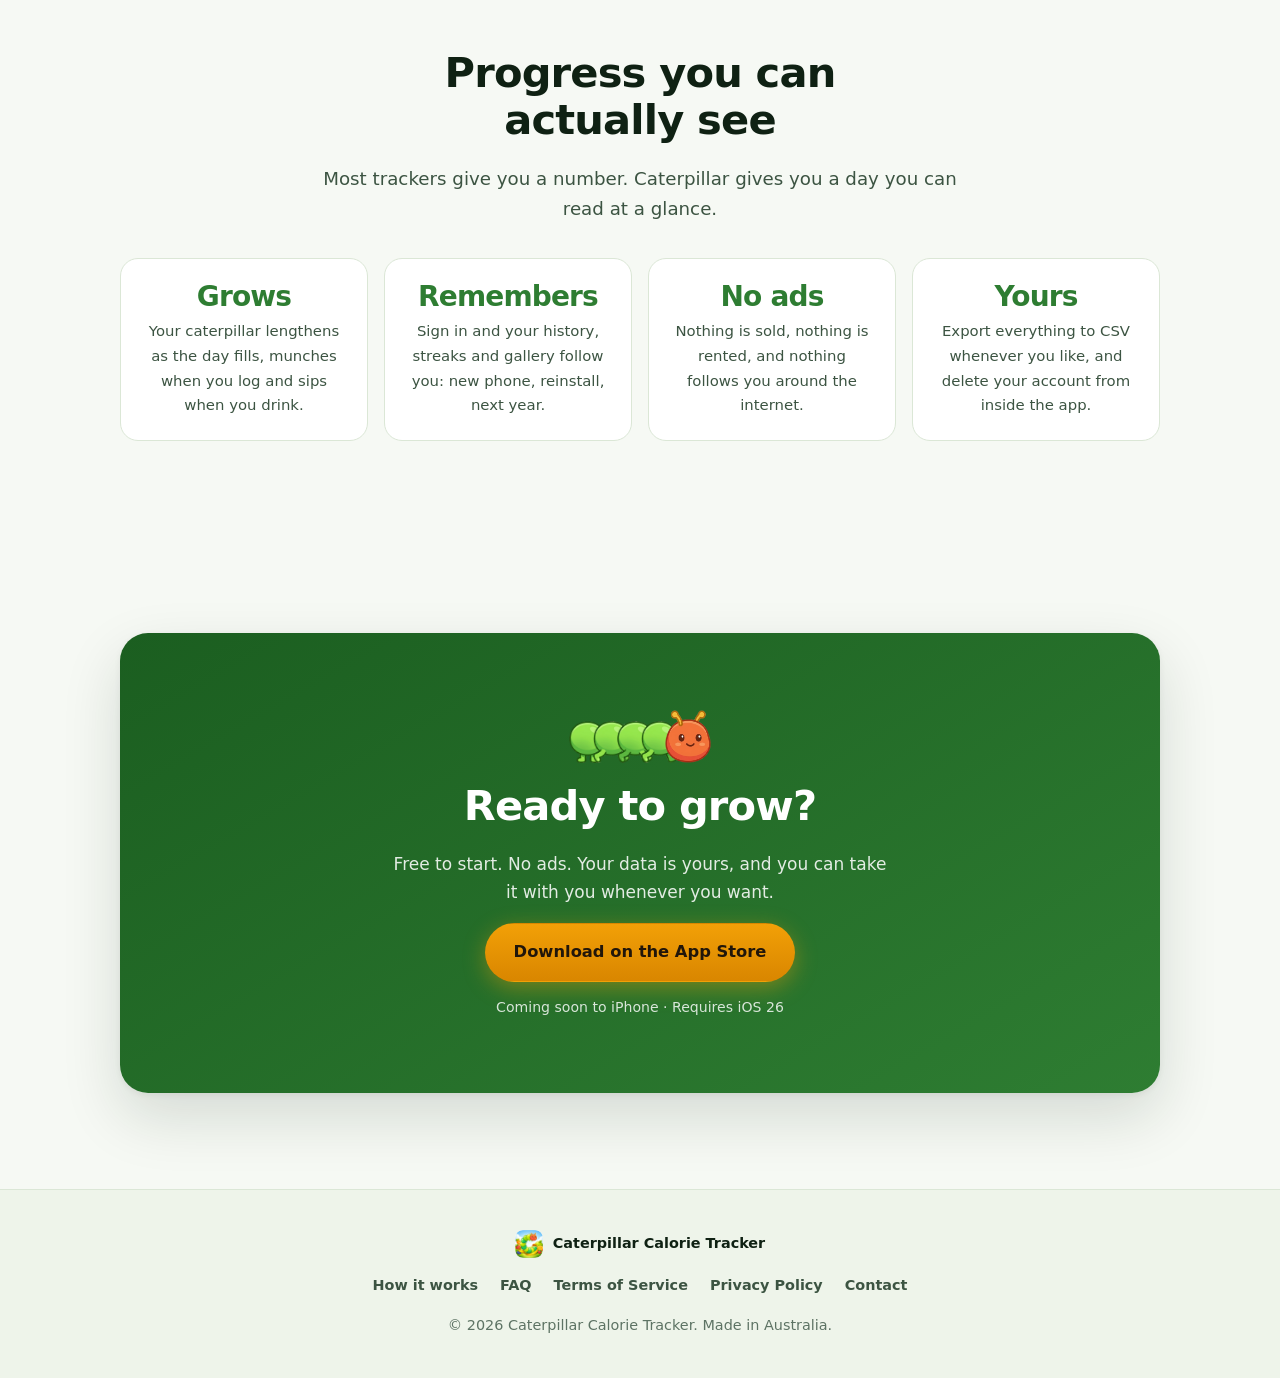
==== commit f24ca236: "Add files via upload" ====
--- a/index.html
+++ b/index.html
@@ -3,12 +3,12 @@
 <head>
 <meta charset="utf-8">
 <meta name="viewport" content="width=device-width, initial-scale=1">
-<title>Caterpillar — the calorie tracker that grows with you</title>
+<title>Caterpillar: the calorie tracker that grows with you</title>
 <meta name="description" content="Caterpillar Calorie Tracker for iPhone: AI meal scanning with LiDAR portioning, instant barcode scans, honest hydration tracking, and a collectible butterfly gallery that makes healthy habits feel like play.">
 <meta name="theme-color" content="#2e7d32">
 <link rel="icon" href="assets/appicon.png">
 <link rel="apple-touch-icon" href="assets/appicon-180.png">
-<meta property="og:title" content="Caterpillar — the calorie tracker that grows with you">
+<meta property="og:title" content="Caterpillar: the calorie tracker that grows with you">
 <meta property="og:description" content="Snap your plate. Watch your caterpillar grow. An honest, Australian-first calorie tracker for iPhone.">
 <meta property="og:image" content="assets/appicon.png">
 <meta property="og:type" content="website">
@@ -31,7 +31,7 @@
     <h1>Tracking calories shouldn't feel like <span class="accent">homework</span>.</h1>
     <p class="sub">Every meal you log grows a little creature working its way
     toward butterfly. Snap your plate, scan a barcode, and watch the day fill
-    up — no spreadsheets, no guilt, no nagging.</p>
+    up. No spreadsheets, no guilt, no nagging.</p>
 
     <div class="cta-row">
       <a class="btn btn-primary" href="#get">Get Caterpillar</a>
@@ -56,19 +56,19 @@
   <div class="wrap">
     <h2>Log a meal in seconds, not minutes</h2>
     <p class="lede">Five ways in, all of them fast. Pick whichever suits the
-    moment — Caterpillar remembers your portions and habits either way.</p>
+    moment. Caterpillar remembers your portions and habits either way.</p>
     <div class="grid">
       <div class="card reveal">
         <img class="icon" src="assets/icon_aimealscan.png" alt="" width="54" height="54">
-        <h3>AI Meal Scan</h3>
+        <h3>Snap Your Plate</h3>
         <p>Photograph your plate and Caterpillar identifies every component. On
-        Pro-model iPhones, LiDAR depth measures your actual portion — not a guess
+        Pro-model iPhones, LiDAR depth measures your actual portion, not a guess
         from a stock photo. Tell it "130&nbsp;g pasta" and it takes your word for it.</p>
       </div>
       <div class="card reveal">
         <img class="icon" src="assets/icon_barcodescan.png" alt="" width="54" height="54">
         <h3>Instant barcode scans</h3>
-        <p>Point, beep, logged — with strong coverage of Woolies, Coles and Aldi.
+        <p>Point, beep, logged, with strong coverage of Woolies, Coles and Aldi.
         Scan five things in a row with Log&nbsp;&amp;&nbsp;Scan&nbsp;Next. Every
         scan becomes searchable forever after.</p>
       </div>
@@ -81,14 +81,14 @@
       <div class="card reveal">
         <img class="icon" src="assets/icon_voiceinput.png" alt="" width="54" height="54">
         <h3>Just say it</h3>
-        <p>Talk your meal in while your hands are busy. Or type it — Australian
+        <p>Talk your meal in while your hands are busy. Or type it. Australian
         food data comes first, so "maccas" and "Weet-Bix" land where you expect.</p>
       </div>
       <div class="card reveal">
         <img class="icon" src="assets/icon_favourites.png" alt="" width="54" height="54">
         <h3>Favourites that stick</h3>
         <p>The things you eat every day are one tap from logged, at the portion
-        you actually have — mixed drinks and powders included.</p>
+        you actually have, mixed drinks and powders included.</p>
       </div>
       <div class="card reveal">
         <img class="icon chip" src="assets/icon_gallery.png" alt="" width="54" height="54">
@@ -111,9 +111,8 @@
       <div>
         <h3>Cooked, not dry</h3>
         <p>Pasta, rice and oats roughly triple in weight when you cook them. Log
-        "130&nbsp;g pasta" over a plate of dinner and most trackers price it as dry
-        — overstating one ingredient by two hundred calories. Caterpillar knows
-        food on a plate is cooked food, and says so on the entry.</p>
+        "130&nbsp;g pasta" over a plate of dinner and Caterpillar counts it as
+        cooked, and says so on the entry.</p>
       </div>
     </div>
 
@@ -122,7 +121,7 @@
       <div>
         <h3>Hydration that doesn't flatter you</h3>
         <p>A dew drop fills with everything you drink, coloured by what it
-        actually was. Coffee and tea count properly — the research says they
+        actually was. Coffee and tea count properly: the research says they
         hydrate you about as well as water. Spirits don't: a neat nip takes
         water back out of the drop, and you can see it happen.</p>
       </div>
@@ -154,7 +153,7 @@
       </div>
       <div class="fact reveal">
         <span class="n">Remembers</span>
-        <p>Sign in and your history, streaks and gallery follow you — new phone,
+        <p>Sign in and your history, streaks and gallery follow you: new phone,
         reinstall, next year.</p>
       </div>
       <div class="fact reveal">
@@ -182,7 +181,7 @@
         <img src="assets/caterpillar_head_happy.png" alt="">
       </div>
       <h2>Ready to grow?</h2>
-      <p>Free to start. No ads. Your data is yours — and you can take it with
+      <p>Free to start. No ads. Your data is yours, and you can take it with
       you whenever you want.</p>
       <a class="btn btn-primary" href="#">Download on the App Store</a>
       <span class="store-note">Coming soon to iPhone · Requires iOS&nbsp;26</span>
--- a/style.css
+++ b/style.css
@@ -400,6 +400,11 @@
 }
 details.qa[open] summary::after { content: "\2212"; }
 details.qa p { color: var(--ink-soft); font-size: .97rem; padding-bottom: 6px; }
+details.qa ul { color: var(--ink-soft); font-size: .97rem; margin: 0 0 12px; padding-left: 1.1em; }
+details.qa li { margin-bottom: 8px; }
+details.qa li strong { color: var(--ink); }
+.faq-group { font-size: 1.16rem; font-weight: 800; margin: 34px 0 12px; }
+.faq-group:first-of-type { margin-top: 8px; }
 
 /* ── Footer ─────────────────────────────────────────────────── */
 
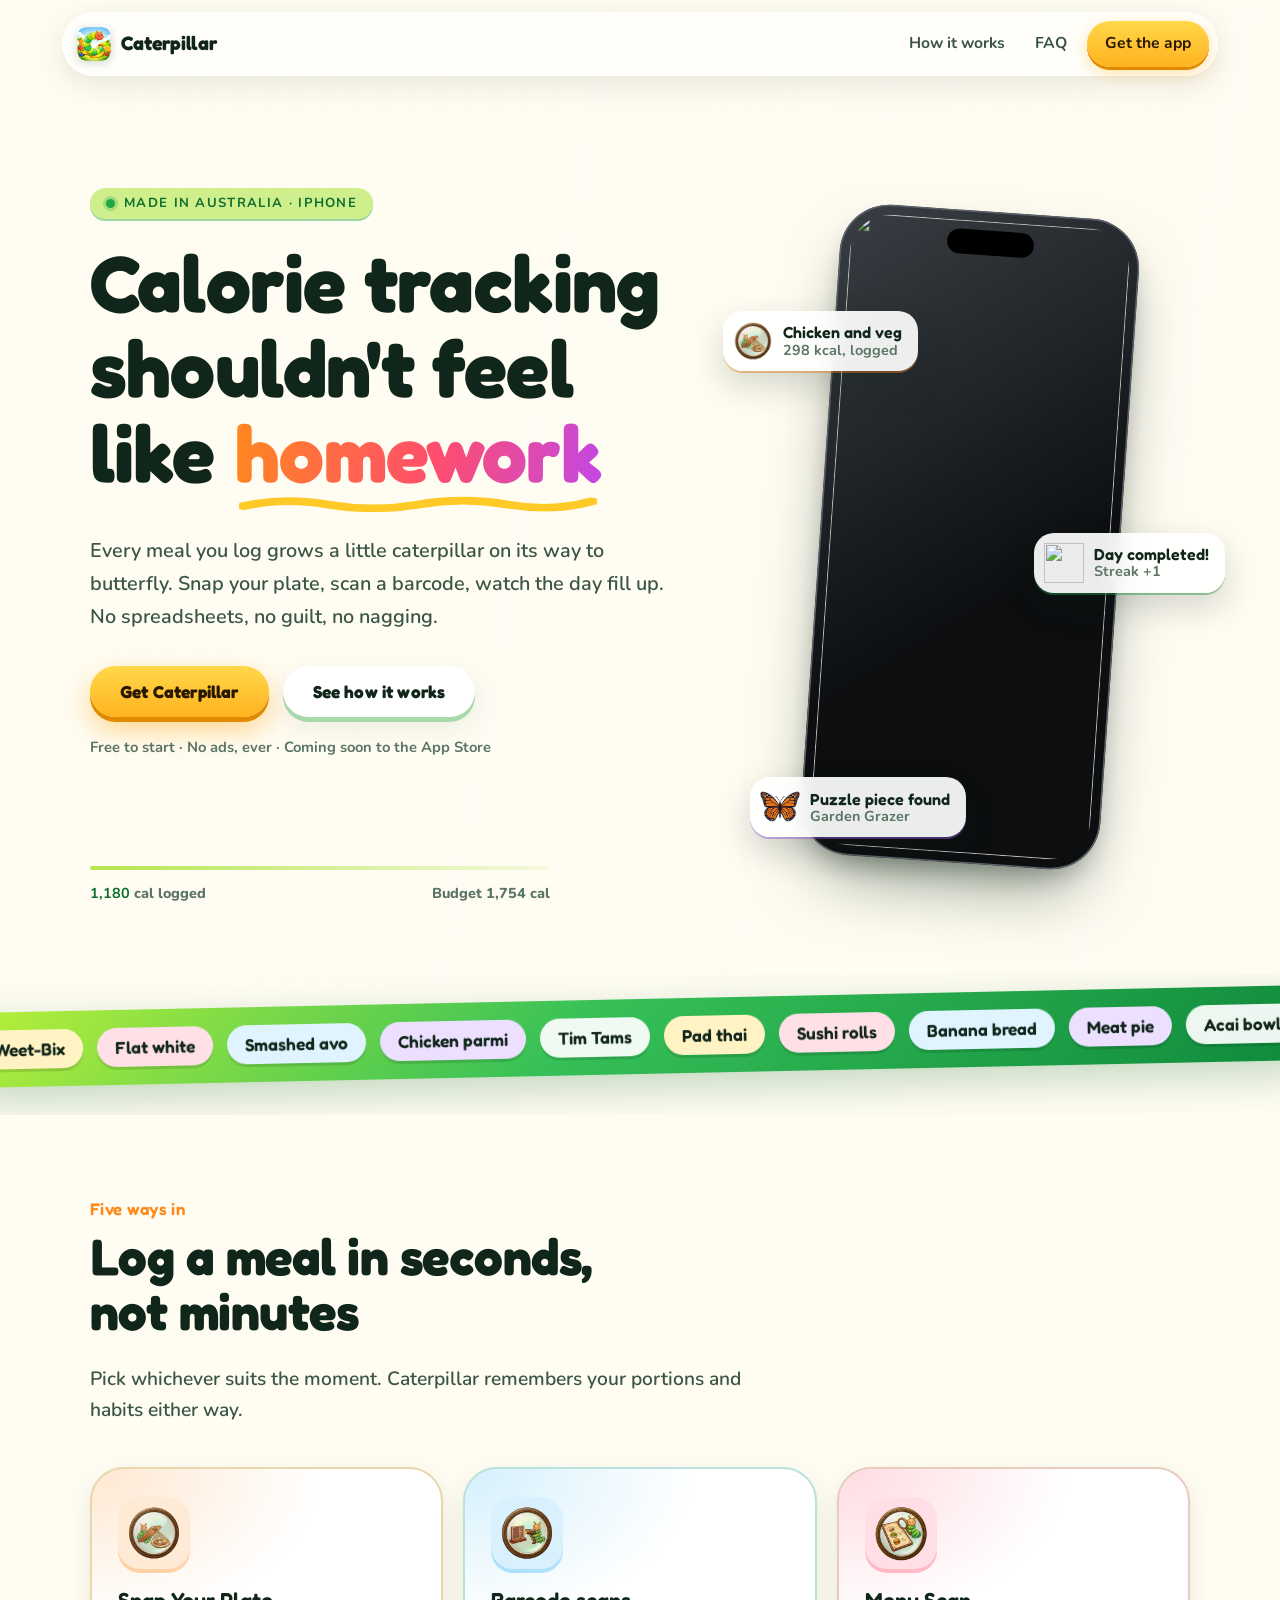
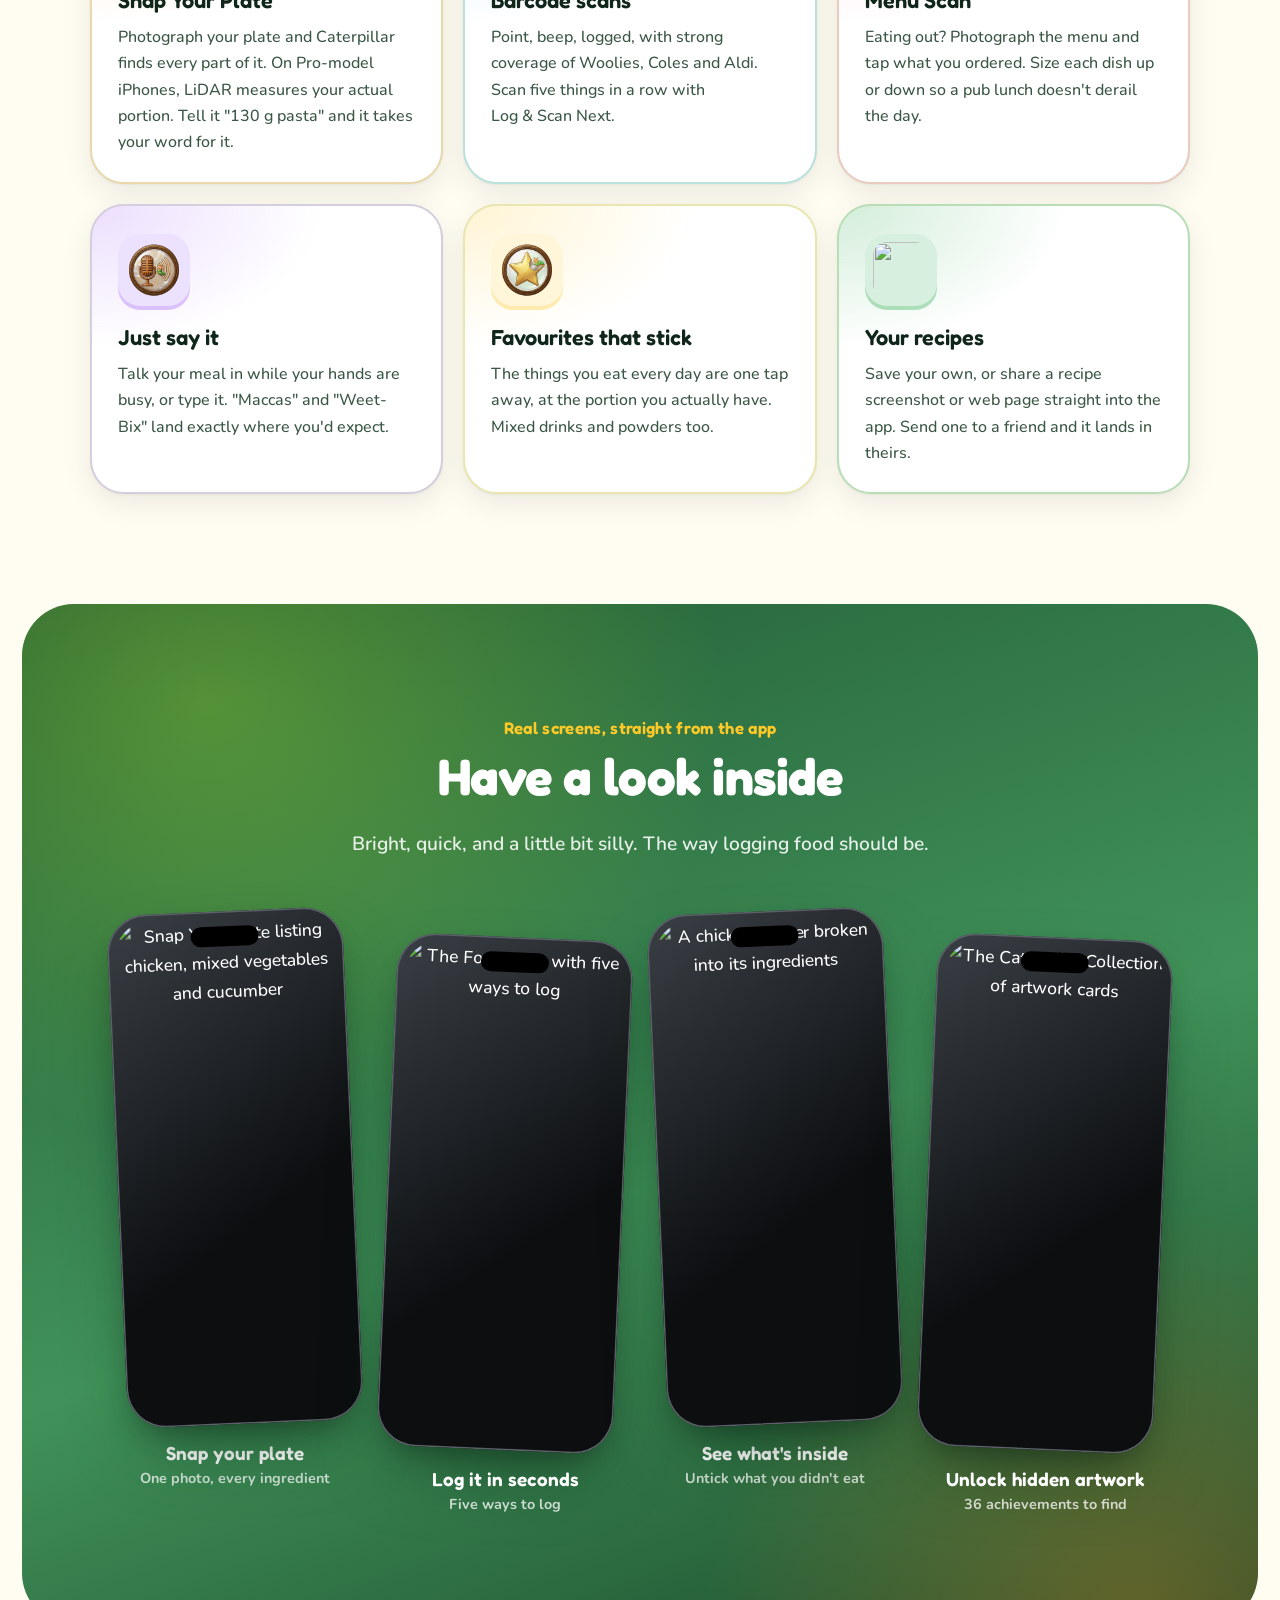
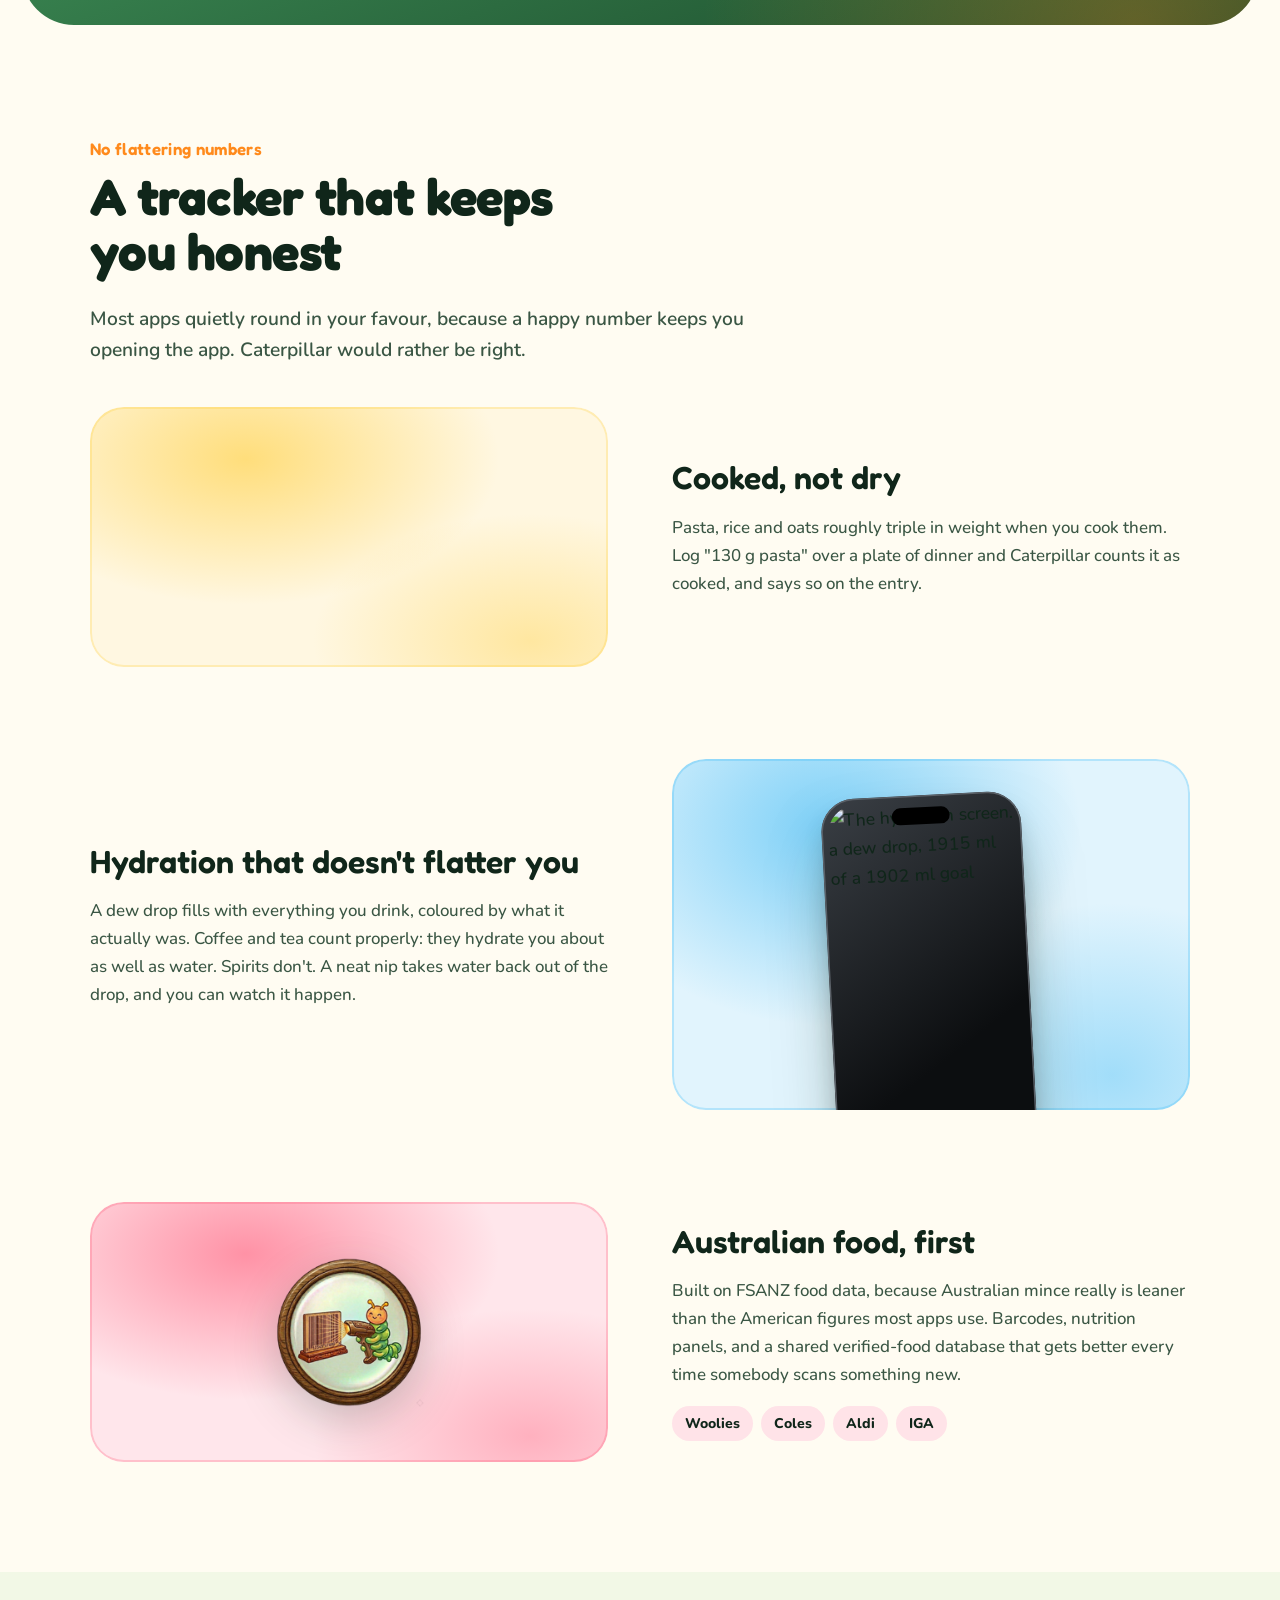
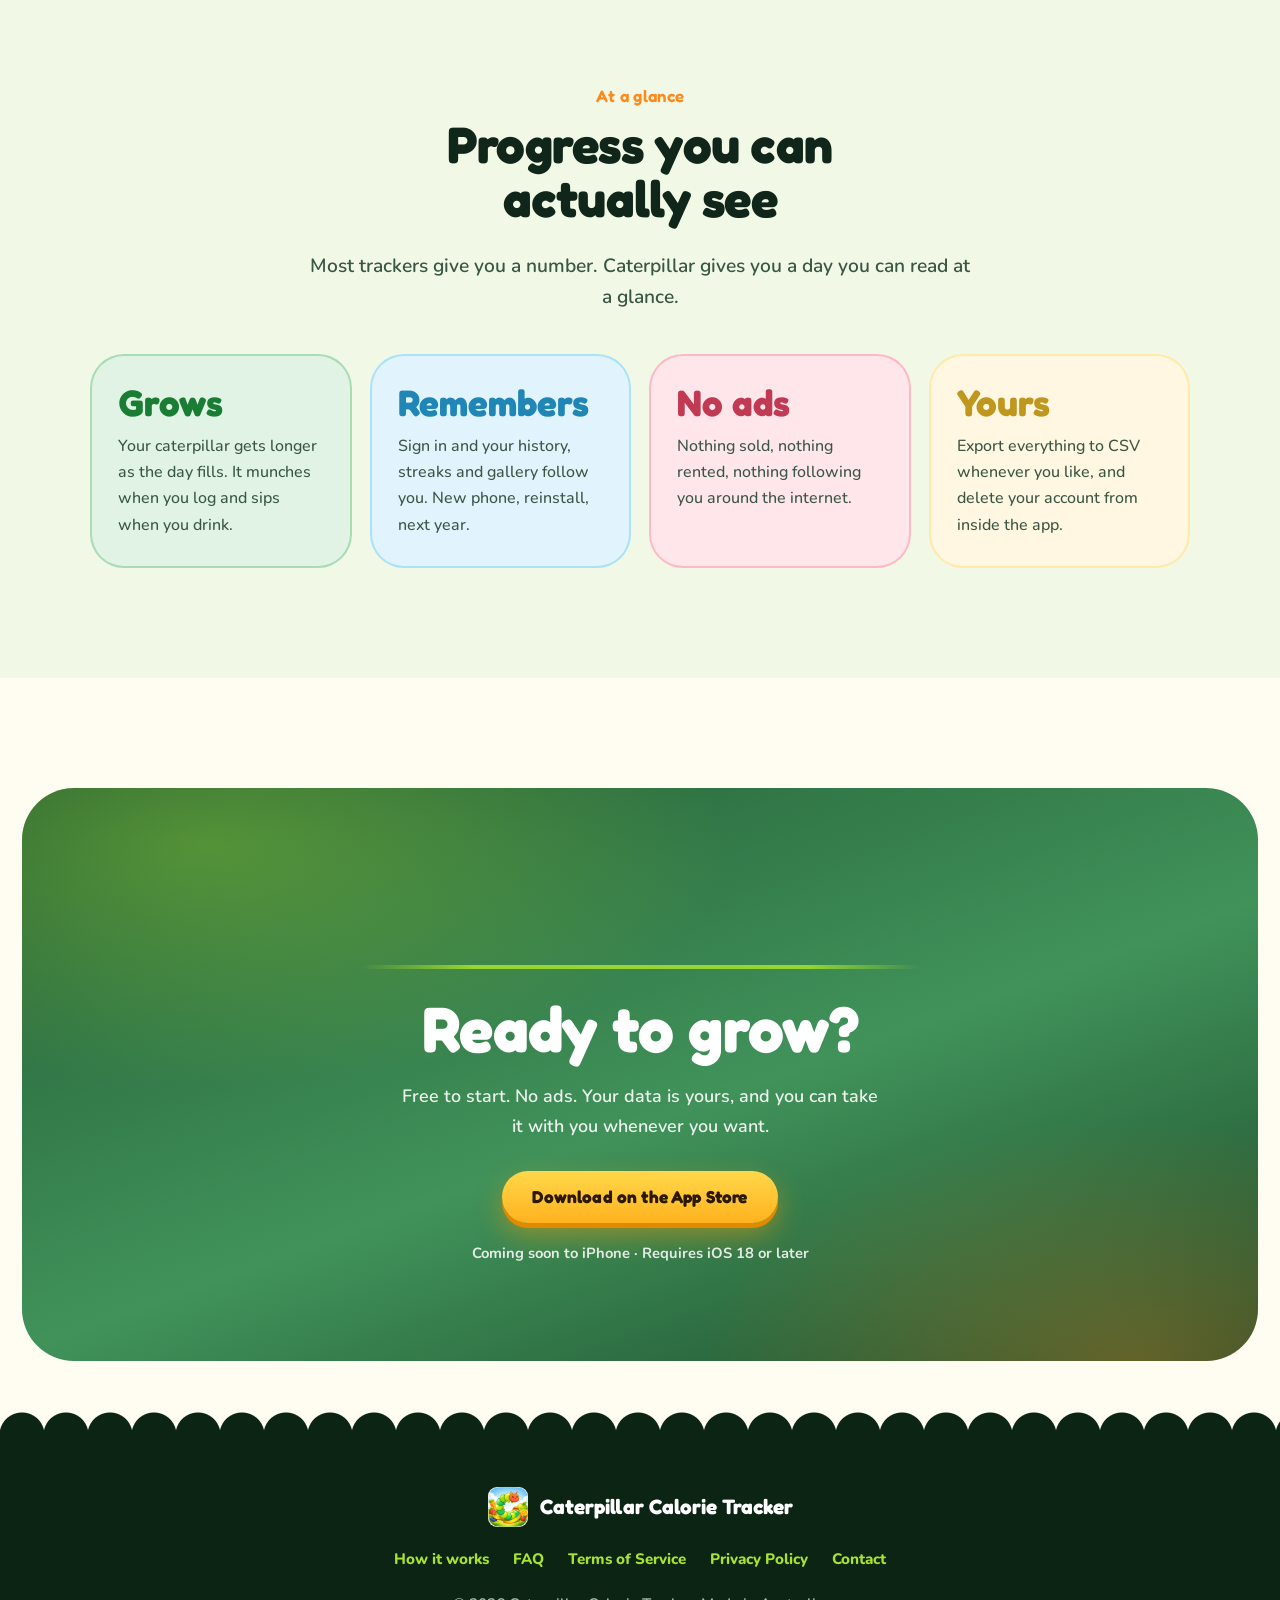
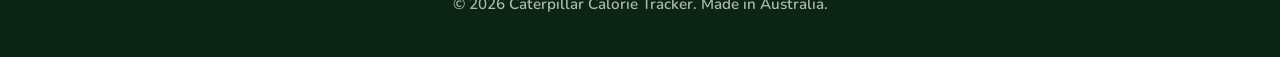
==== commit 1a96688c: "Add files via upload" ====
--- a/index.html
+++ b/index.html
@@ -4,110 +4,172 @@
 <meta charset="utf-8">
 <meta name="viewport" content="width=device-width, initial-scale=1">
 <title>Caterpillar: the calorie tracker that grows with you</title>
-<meta name="description" content="Caterpillar Calorie Tracker for iPhone: AI meal scanning with LiDAR portioning, instant barcode scans, honest hydration tracking, and a collectible butterfly gallery that makes healthy habits feel like play.">
-<meta name="theme-color" content="#2e7d32">
+<meta name="description" content="Caterpillar Calorie Tracker for iPhone: snap your plate, scan a barcode, and watch a little caterpillar grow as your day fills up. Honest numbers, Australian food first, and a butterfly gallery you earn.">
+<meta name="theme-color" content="#23a645">
 <link rel="icon" href="assets/appicon.png">
 <link rel="apple-touch-icon" href="assets/appicon-180.png">
 <meta property="og:title" content="Caterpillar: the calorie tracker that grows with you">
 <meta property="og:description" content="Snap your plate. Watch your caterpillar grow. An honest, Australian-first calorie tracker for iPhone.">
 <meta property="og:image" content="assets/appicon.png">
 <meta property="og:type" content="website">
+<link rel="preconnect" href="https://fonts.googleapis.com">
+<link rel="preconnect" href="https://fonts.gstatic.com" crossorigin>
+<link rel="stylesheet" href="https://fonts.googleapis.com/css2?family=Fredoka:wght@500;600;700&family=Nunito:wght@500;600;700;800&display=swap">
 <link rel="stylesheet" href="style.css">
 </head>
 <body>
 
 <nav>
   <a class="brand" href="index.html">
-    <img src="assets/appicon.png" alt="" width="30" height="30">Caterpillar
+    <img src="assets/appicon.png" alt="" width="34" height="34">Caterpillar
   </a>
   <a class="hide-sm" href="how-it-works.html">How it works</a>
   <a class="hide-sm" href="faq.html">FAQ</a>
   <a class="cta" href="#get">Get the app</a>
 </nav>
 
-<header class="hero">
-  <div class="wrap">
-    <span class="eyebrow">Made in Australia · iPhone</span>
-    <h1>Tracking calories shouldn't feel like <span class="accent">homework</span>.</h1>
-    <p class="sub">Every meal you log grows a little creature working its way
-    toward butterfly. Snap your plate, scan a barcode, and watch the day fill
-    up. No spreadsheets, no guilt, no nagging.</p>
-
-    <div class="cta-row">
-      <a class="btn btn-primary" href="#get">Get Caterpillar</a>
-      <a class="btn btn-ghost" href="how-it-works.html">See how it works</a>
-    </div>
-    <span class="store-note">Free to start · No ads, ever · Coming soon to the App&nbsp;Store</span>
-
-    <!-- The app's growth bar, rebuilt in CSS from the same artwork. It grows
-         once on load, which is the fastest way to explain the whole product. -->
-    <div class="growth" aria-hidden="true">
-      <div class="growth-track" id="growthTrack"></div>
-      <div class="growth-ground"></div>
-      <div class="growth-caption">
-        <span>1,180 cal logged</span>
-        <span>Budget 1,754 cal</span>
+<header class="hero hero-home" style="--bg:url('assets/bg/forage-wide.webp')">
+  <div class="wrap hero-grid">
+    <div class="hero-copy">
+      <span class="eyebrow">Made in Australia · iPhone</span>
+      <h1>Calorie tracking shouldn't feel like <span class="accent">homework</span></h1>
+      <p class="sub">Every meal you log grows a little caterpillar on its way to
+      butterfly. Snap your plate, scan a barcode, watch the day fill up. No
+      spreadsheets, no guilt, no nagging.</p>
+
+      <div class="cta-row">
+        <a class="btn btn-primary" href="#get">Get Caterpillar</a>
+        <a class="btn btn-ghost" href="how-it-works.html">See how it works</a>
+      </div>
+      <span class="store-note">Free to start · No ads, ever · Coming soon to the App&nbsp;Store</span>
+
+      <!-- The app's growth bar: 1,180 of 1,754 is 67%, which is 7 of the 11
+           segments a full day earns. -->
+      <div class="growth" aria-hidden="true">
+        <div class="cat" data-segments="7" data-full="11" data-max="44"></div>
+        <div class="growth-caption">
+          <span><b>1,180</b> cal logged</span>
+          <span>Budget 1,754 cal</span>
+        </div>
+      </div>
+    </div>
+
+    <div class="hero-stage" aria-hidden="true">
+      <div class="phone"><img src="assets/screens/garden.webp" alt="" width="603" height="1311"></div>
+      <div class="sticker s1">
+        <img src="assets/icon_aimealscan.png" alt="">
+        <div><b>Chicken and veg</b><span>298 kcal, logged</span></div>
+      </div>
+      <div class="sticker s2">
+        <img src="assets/cat/head-happy.png" alt="">
+        <div><b>Day completed!</b><span>Streak +1</span></div>
+      </div>
+      <div class="sticker s3">
+        <img src="assets/icon_gallery.png" alt="">
+        <div><b>Puzzle piece found</b><span>Garden Grazer</span></div>
       </div>
     </div>
   </div>
 </header>
+
+<div class="ticker-band"><div class="ticker" aria-label="Foods people log">
+  <div class="ticker-row">
+    <span>Weet-Bix</span><span>Flat white</span><span>Smashed avo</span>
+    <span>Chicken parmi</span><span>Tim Tams</span><span>Pad thai</span>
+    <span>Sushi rolls</span><span>Banana bread</span><span>Meat pie</span>
+    <span>Acai bowl</span><span>Fish and chips</span><span>Lamington</span>
+    <span aria-hidden="true">Weet-Bix</span><span aria-hidden="true">Flat white</span><span aria-hidden="true">Smashed avo</span>
+    <span aria-hidden="true">Chicken parmi</span><span aria-hidden="true">Tim Tams</span><span aria-hidden="true">Pad thai</span>
+    <span aria-hidden="true">Sushi rolls</span><span aria-hidden="true">Banana bread</span><span aria-hidden="true">Meat pie</span>
+    <span aria-hidden="true">Acai bowl</span><span aria-hidden="true">Fish and chips</span><span aria-hidden="true">Lamington</span>
+  </div>
+</div></div>
 
 <section>
   <div class="wrap">
+    <span class="kicker">Five ways in</span>
     <h2>Log a meal in seconds, not minutes</h2>
-    <p class="lede">Five ways in, all of them fast. Pick whichever suits the
-    moment. Caterpillar remembers your portions and habits either way.</p>
+    <p class="lede">Pick whichever suits the moment. Caterpillar remembers your
+    portions and habits either way.</p>
     <div class="grid">
       <div class="card reveal">
-        <img class="icon" src="assets/icon_aimealscan.png" alt="" width="54" height="54">
+        <img class="icon" src="assets/icon_aimealscan.png" alt="" width="72" height="72">
         <h3>Snap Your Plate</h3>
-        <p>Photograph your plate and Caterpillar identifies every component. On
-        Pro-model iPhones, LiDAR depth measures your actual portion, not a guess
-        from a stock photo. Tell it "130&nbsp;g pasta" and it takes your word for it.</p>
-      </div>
-      <div class="card reveal">
-        <img class="icon" src="assets/icon_barcodescan.png" alt="" width="54" height="54">
-        <h3>Instant barcode scans</h3>
+        <p>Photograph your plate and Caterpillar finds every part of it. On
+        Pro-model iPhones, LiDAR measures your actual portion. Tell it
+        "130&nbsp;g pasta" and it takes your word for it.</p>
+      </div>
+      <div class="card reveal">
+        <img class="icon" src="assets/icon_barcodescan.png" alt="" width="72" height="72">
+        <h3>Barcode scans</h3>
         <p>Point, beep, logged, with strong coverage of Woolies, Coles and Aldi.
-        Scan five things in a row with Log&nbsp;&amp;&nbsp;Scan&nbsp;Next. Every
-        scan becomes searchable forever after.</p>
-      </div>
-      <div class="card reveal">
-        <img class="icon" src="assets/icon_menuscan.png" alt="" width="54" height="54">
+        Scan five things in a row with Log&nbsp;&amp;&nbsp;Scan&nbsp;Next.</p>
+      </div>
+      <div class="card reveal">
+        <img class="icon" src="assets/icon_menuscan.png" alt="" width="72" height="72">
         <h3>Menu Scan</h3>
-        <p>Eating out? Photograph the menu and tap what you ordered. Portion each
+        <p>Eating out? Photograph the menu and tap what you ordered. Size each
         dish up or down so a pub lunch doesn't derail the day.</p>
       </div>
       <div class="card reveal">
-        <img class="icon" src="assets/icon_voiceinput.png" alt="" width="54" height="54">
+        <img class="icon" src="assets/icon_voiceinput.png" alt="" width="72" height="72">
         <h3>Just say it</h3>
-        <p>Talk your meal in while your hands are busy. Or type it. Australian
-        food data comes first, so "maccas" and "Weet-Bix" land where you expect.</p>
-      </div>
-      <div class="card reveal">
-        <img class="icon" src="assets/icon_favourites.png" alt="" width="54" height="54">
+        <p>Talk your meal in while your hands are busy, or type it. "Maccas" and
+        "Weet-Bix" land exactly where you'd expect.</p>
+      </div>
+      <div class="card reveal">
+        <img class="icon" src="assets/icon_favourites.png" alt="" width="72" height="72">
         <h3>Favourites that stick</h3>
-        <p>The things you eat every day are one tap from logged, at the portion
-        you actually have, mixed drinks and powders included.</p>
-      </div>
-      <div class="card reveal">
-        <img class="icon chip" src="assets/icon_gallery.png" alt="" width="54" height="54">
-        <h3>The Butterfly Gallery</h3>
-        <p>Healthy habits earn puzzle pieces that uncover collectible butterfly
-        artwork, including secrets you'll only find by living well.</p>
-      </div>
-    </div>
-  </div>
-</section>
-
-<section class="alt">
+        <p>The things you eat every day are one tap away, at the portion you
+        actually have. Mixed drinks and powders too.</p>
+      </div>
+      <div class="card reveal">
+        <img class="icon" src="assets/icon_myrecipes.png" alt="" width="72" height="72">
+        <h3>Your recipes</h3>
+        <p>Save your own, or share a recipe screenshot or web page straight into
+        the app. Send one to a friend and it lands in theirs.</p>
+      </div>
+    </div>
+  </div>
+</section>
+
+<section class="panel" style="--bg:url('assets/bg/gallery-wide.webp')">
+  <div class="wrap center">
+    <span class="kicker">Real screens, straight from the app</span>
+    <h2>Have a look inside</h2>
+    <p class="lede">Bright, quick, and a little bit silly. The way logging food
+    should be.</p>
+    <div class="shots">
+      <figure class="shot reveal">
+        <div class="phone"><img src="assets/screens/snap.webp" alt="Snap Your Plate listing chicken, mixed vegetables and cucumber" width="603" height="1311" loading="lazy"></div>
+        <figcaption>Snap your plate<span>One photo, every ingredient</span></figcaption>
+      </figure>
+      <figure class="shot reveal">
+        <div class="phone"><img src="assets/screens/forage.webp" alt="The Forage tab with five ways to log" width="603" height="1311" loading="lazy"></div>
+        <figcaption>Log it in seconds<span>Five ways to log</span></figcaption>
+      </figure>
+      <figure class="shot reveal">
+        <div class="phone"><img src="assets/screens/inside.webp" alt="A chicken burger broken into its ingredients" width="603" height="1311" loading="lazy"></div>
+        <figcaption>See what's inside<span>Untick what you didn't eat</span></figcaption>
+      </figure>
+      <figure class="shot reveal">
+        <div class="phone"><img src="assets/screens/gallery.webp" alt="The Caterpillar Collection of artwork cards" width="603" height="1311" loading="lazy"></div>
+        <figcaption>Unlock hidden artwork<span>36 achievements to find</span></figcaption>
+      </figure>
+    </div>
+    <p class="swipe-hint">Swipe for more</p>
+  </div>
+</section>
+
+<section>
   <div class="wrap">
+    <span class="kicker">No flattering numbers</span>
     <h2>A tracker that keeps you honest</h2>
     <p class="lede">Most apps quietly round in your favour, because a happy
     number keeps you opening the app. Caterpillar would rather be right.</p>
 
     <div class="split reveal">
-      <div class="art wide"><img src="assets/caterpillar_full_eating.png" alt="The caterpillar eating" width="324" height="134"></div>
+      <div class="art sun"><div class="cat" data-segments="6" data-full="6" data-head="eating" data-max="84" data-ground="none"></div></div>
       <div>
         <h3>Cooked, not dry</h3>
         <p>Pasta, rice and oats roughly triple in weight when you cook them. Log
@@ -117,49 +179,51 @@
     </div>
 
     <div class="split flip reveal">
-      <div class="art wide"><img src="assets/caterpillar_full.png" alt="The caterpillar, content" width="324" height="134"></div>
+      <div class="art sky has-phone"><div class="phone"><img src="assets/screens/hydration.webp" alt="The hydration screen: a dew drop, 1915 ml of a 1902 ml goal" width="603" height="1311" loading="lazy"></div></div>
       <div>
         <h3>Hydration that doesn't flatter you</h3>
         <p>A dew drop fills with everything you drink, coloured by what it
-        actually was. Coffee and tea count properly: the research says they
-        hydrate you about as well as water. Spirits don't: a neat nip takes
-        water back out of the drop, and you can see it happen.</p>
+        actually was. Coffee and tea count properly: they hydrate you about as
+        well as water. Spirits don't. A neat nip takes water back out of the
+        drop, and you can watch it happen.</p>
       </div>
     </div>
 
     <div class="split reveal">
-      <div class="art"><img src="assets/icon_barcodescan.png" alt="" width="128" height="128"></div>
+      <div class="art berry"><img src="assets/icon_barcodescan.png" alt="" width="160" height="160"></div>
       <div>
         <h3>Australian food, first</h3>
-        <p>Built on FSANZ food composition data, because Australian mince really
-        is leaner than the American figures most apps quietly use. Barcodes,
-        nutrition panels and a shared verified-food database that gets better
-        every time somebody scans something new.</p>
-      </div>
-    </div>
-  </div>
-</section>
-
-<section>
+        <p>Built on FSANZ food data, because Australian mince really is leaner
+        than the American figures most apps use. Barcodes, nutrition panels,
+        and a shared verified-food database that gets better every time
+        somebody scans something new.</p>
+        <div class="tags" style="--tint:var(--berry)"><span>Woolies</span><span>Coles</span><span>Aldi</span><span>IGA</span></div>
+      </div>
+    </div>
+  </div>
+</section>
+
+<section class="alt">
   <div class="wrap center">
+    <span class="kicker">At a glance</span>
     <h2>Progress you can actually see</h2>
     <p class="lede">Most trackers give you a number. Caterpillar gives you a
     day you can read at a glance.</p>
     <div class="facts">
       <div class="fact reveal">
         <span class="n">Grows</span>
-        <p>Your caterpillar lengthens as the day fills, munches when you log and
-        sips when you drink.</p>
+        <p>Your caterpillar gets longer as the day fills. It munches when you
+        log and sips when you drink.</p>
       </div>
       <div class="fact reveal">
         <span class="n">Remembers</span>
-        <p>Sign in and your history, streaks and gallery follow you: new phone,
+        <p>Sign in and your history, streaks and gallery follow you. New phone,
         reinstall, next year.</p>
       </div>
       <div class="fact reveal">
         <span class="n">No ads</span>
-        <p>Nothing is sold, nothing is rented, and nothing follows you around
-        the internet.</p>
+        <p>Nothing sold, nothing rented, nothing following you around the
+        internet.</p>
       </div>
       <div class="fact reveal">
         <span class="n">Yours</span>
@@ -171,27 +235,20 @@
 </section>
 
 <section id="get">
-  <div class="wrap">
-    <div class="cta-banner">
-      <div class="parade" aria-hidden="true">
-        <img src="assets/caterpillar_walk_1.png" alt="">
-        <img src="assets/caterpillar_walk_2.png" alt="">
-        <img src="assets/caterpillar_walk_3.png" alt="">
-        <img src="assets/caterpillar_walk_2.png" alt="">
-        <img src="assets/caterpillar_head_happy.png" alt="">
-      </div>
-      <h2>Ready to grow?</h2>
-      <p>Free to start. No ads. Your data is yours, and you can take it with
-      you whenever you want.</p>
-      <a class="btn btn-primary" href="#">Download on the App Store</a>
-      <span class="store-note">Coming soon to iPhone · Requires iOS&nbsp;26</span>
-    </div>
+  <div class="panel cta-banner" style="--bg:url('assets/bg/garden-wide.webp')">
+    <!-- A full day: all 11 segments, the happy head. -->
+    <div class="cat center" data-segments="11" data-max="60" aria-hidden="true"></div>
+    <h2>Ready to grow?</h2>
+    <p>Free to start. No ads. Your data is yours, and you can take it with
+    you whenever you want.</p>
+    <a class="btn btn-primary" href="#">Download on the App Store</a>
+    <span class="store-note">Coming soon to iPhone · Requires iOS&nbsp;18 or later</span>
   </div>
 </section>
 
 <footer>
   <div class="marque">
-    <img src="assets/appicon.png" alt="" width="28" height="28">Caterpillar Calorie Tracker
+    <img src="assets/appicon.png" alt="" width="40" height="40">Caterpillar Calorie Tracker
   </div>
   <div class="links">
     <a href="how-it-works.html">How it works</a>
@@ -203,104 +260,6 @@
   © 2026 Caterpillar Calorie Tracker. Made in Australia.
 </footer>
 
-<script>
-// ── The growth bar ───────────────────────────────────────────────────────
-// Built here rather than written out as markup so the segment count is one
-// number to change, and so the overlap maths lives in one place instead of
-// being baked into a dozen inline styles.
-//
-// Geometry mirrors the in-app bar exactly: segments are 0.882 of the segment
-// height wide, overlap by 45%, and the head sits forward of the last segment
-// by the same 0.3-of-an-overlap nudge. Getting this wrong is what once made
-// the widget's caterpillar cover half its container.
-(function () {
-  var track = document.getElementById("growthTrack");
-  if (!track) return;
-
-  var SEGMENTS = 7;                       // 7 of 10 — a good day, not a full one
-  var FULL = 10;                          // a full bar, for sizing
-  var segW = 0.882, overlap = segW * 0.45, step = segW - overlap;
-
-  // Segment height derived from the MEASURED width, so a full 10-segment body
-  // would span the track exactly. A fixed size can only be right at one width:
-  // at 46px the body covered 36% of a 560px track and looked stranded — the
-  // same mistake the widget's caterpillar made before it was sized from its
-  // container. widthPerHeight = FULL*step + headW - overlap*0.3.
-  var widthPerHeight = FULL * step + 1.103 - overlap * 0.3;
-  function size() {
-    var w = track.clientWidth;
-    if (w > 0) track.parentElement.style.setProperty(
-      "--seg", (w / widthPerHeight).toFixed(2) + "px");
-  }
-  // Measured, not hardcoded — and measured more than once. The track can
-  // legitimately be zero-width the first time this runs (a background tab, a
-  // container that lays out late), and a single measurement would then leave
-  // the fallback size in place forever with no resize event to correct it.
-  //
-  // The observer is held in a variable deliberately: an unreferenced
-  // ResizeObserver is eligible for collection in some engines, which is
-  // exactly what happened here — the callback never fired and the caterpillar
-  // stayed at its fallback size.
-  size();
-  var ro = null;
-  if ("ResizeObserver" in window) {
-    ro = new ResizeObserver(size);
-    ro.observe(track);
-  }
-  window.addEventListener("resize", size, { passive: true });
-  window.addEventListener("load", size);
-
-  // The bounce travels tail-to-head at the app's own 0.045s per segment, so
-  // the body ripples rather than bobbing as one lump. The sprite cycle stays
-  // in phase across every segment — in the app all segments show the same
-  // walk frame at any instant; it's the BOUNCE that's staggered, not the legs.
-  var WAVE = 0.045;
-
-  function part(cls, leftMul, i) {
-    var el = document.createElement("span");
-    el.className = cls;
-    el.style.left = "calc(var(--seg) * " + leftMul.toFixed(4) + ")";
-    el.style.animationDelay = (i * 0.055).toFixed(3) + "s";   // grow-in only
-    var art = document.createElement("i");
-    // walk delay 0 = every segment in the same stride; bob delay = the wave.
-    art.style.animationDelay = cls === "seg"
-      ? "0s, " + (i * WAVE).toFixed(3) + "s"
-      : (i * WAVE).toFixed(3) + "s";
-    el.appendChild(art);
-    return el;
-  }
-
-  for (var i = 0; i < SEGMENTS; i++) {
-    var s = part("seg", i * step, i);
-    s.style.zIndex = String(i);
-    track.appendChild(s);
-  }
-  track.appendChild(part("head", SEGMENTS * step - overlap * 0.3, SEGMENTS));
-})();
-
-// ── Scroll reveal ────────────────────────────────────────────────────────
-// Progressive enhancement: the .reveal class only hides content once we know
-// IntersectionObserver is available to bring it back. Without this guard an
-// old browser would render a page of invisible cards.
-(function () {
-  var items = document.querySelectorAll(".reveal");
-  if (!("IntersectionObserver" in window) ||
-      window.matchMedia("(prefers-reduced-motion: reduce)").matches) {
-    items.forEach(function (el) { el.classList.add("in"); });
-    return;
-  }
-  var io = new IntersectionObserver(function (entries) {
-    entries.forEach(function (e) {
-      if (!e.isIntersecting) return;
-      e.target.classList.add("in");
-      io.unobserve(e.target);
-    });
-  }, { rootMargin: "0px 0px -8% 0px", threshold: 0.08 });
-  items.forEach(function (el, i) {
-    el.style.transitionDelay = (Math.min(i, 5) * 0.055).toFixed(3) + "s";
-    io.observe(el);
-  });
-})();
-</script>
+<script src="site.js" defer></script>
 </body>
 </html>
--- a/style.css
+++ b/style.css
@@ -1,442 +1,770 @@
-/* Caterpillar Calorie Tracker — site styles
+/* Caterpillar Calorie Tracker: site styles
    ------------------------------------------------------------------
    Design notes, so future edits keep the through-line:
 
-   · The app's own palette. Deep forest greens for ground, warm amber for
-     anything the user should act on. The CTA is the only saturated amber on
-     a page, so the eye lands on it without being shouted at.
-   · No emoji anywhere. Every icon is the app's real artwork — the same files
-     the app ships — so the site looks like the product rather than like a
-     description of it.
-   · Motion is decorative and always opt-out. Everything animated degrades to
-     a static, correct layout under prefers-reduced-motion.
-   · Light and dark both first-class. The palette is defined once as custom
+   · Bright and alive. The palette is the app icon's fruit bowl: leaf and
+     lime greens, sunshine, tangerine, strawberry, sky and blueberry. Each
+     card or panel picks one through --tint, so colour is everywhere without
+     every element shouting at once.
+   · Rounded type. Fredoka for headings, Nunito for reading. Both are soft
+     and friendly in the way the app's SF Rounded is; ui-rounded alone only
+     works in Safari, so Chrome on a Mac showed plain SF Pro.
+   · The app's own art. The painted backgrounds, the real screens and the
+     same caterpillar sprites, never stock icons or emoji.
+   · The caterpillar is built by site.js from the app's geometry
+     (CaterpillarGeometry.swift): 11 segments at a full day, 45% overlap,
+     a 1.25x head sitting 0.17 of a segment above centre, garden shades
+     cycling light, mid, deep. Change it there, then here.
+   · Motion is decorative and always opt-out. Everything falls back to a
+     static, correct layout under prefers-reduced-motion.
+   · Light and dark both first-class. The palette is set once as custom
      properties and flipped wholesale.
    ------------------------------------------------------------------ */
 
 :root {
-  --ink:        #0f2113;
-  --ink-soft:   #3c5442;
-  --ink-faint:  #5d7364;
-  --paper:      #f6f9f4;
+  --ink:        #10261a;
+  --ink-soft:   #3a5644;
+  --ink-faint:  #5b7564;
+  --paper:      #fffcf2;
   --surface:    #ffffff;
-  --surface-2:  #eef4ea;
-  --line:       #dbe7d6;
-
-  --leaf:       #2e7d32;
-  --leaf-deep:  #1b5e20;
-  --leaf-lift:  #7cc96f;
-  --amber:      #f2a007;
-  --amber-deep: #d98600;
-  /* Links get their own token. --leaf reads at 2.8:1 on the dark card
-     background and 4.26:1 on the light one — both under the 4.5 needed for
-     body text, and the dark case badly so. */
-  --link:       #1b5e20;
-
-  --radius:     18px;
-  --radius-lg:  28px;
-  --shadow:     0 1px 2px rgba(15,33,19,.05), 0 8px 28px rgba(15,33,19,.07);
-  --shadow-lg:  0 2px 6px rgba(15,33,19,.06), 0 24px 60px rgba(15,33,19,.14);
+  --surface-2:  #f2f8e6;
+  --line:       #e3eed7;
+
+  /* The fruit bowl */
+  --leaf:       #23a645;
+  --leaf-deep:  #0f6e2c;
+  --lime:       #a6e22e;
+  --sun:        #ffc928;
+  --tangerine:  #ff8a1c;
+  --berry:      #ff4d6d;
+  --sky:        #2bb3f3;
+  --blueberry:  #5b6cff;
+  --grape:      #9d5cf6;
+  --head:       #ff6a3d;
+
+  --grad-sun:   linear-gradient(180deg, #ffd84a 0%, #ffb21f 100%);
+  --grad-leaf:  linear-gradient(135deg, #b7ef3a 0%, #36c057 45%, #0f8a3c 100%);
+  --grad-pop:   linear-gradient(100deg, #ff8a1c 0%, #ff4d6d 55%, #c147e9 100%);
+
+  --link:       #0f6e2c;
+
+  --radius:     22px;
+  --radius-lg:  34px;
+  --shadow:     0 1px 2px rgba(16,38,26,.05), 0 10px 30px rgba(16,38,26,.08);
+  --shadow-lg:  0 2px 6px rgba(16,38,26,.06), 0 28px 70px rgba(16,38,26,.16);
   --measure:    68ch;
-  --pad:        clamp(20px, 5vw, 40px);
+  --pad:        clamp(18px, 5vw, 40px);
+
+  --font-display: "Fredoka", ui-rounded, "SF Pro Rounded", system-ui, sans-serif;
+  --font-body:    "Nunito", ui-rounded, "SF Pro Rounded", -apple-system,
+                  BlinkMacSystemFont, "Segoe UI", system-ui, sans-serif;
+  color-scheme: light dark;
 }
 
 @media (prefers-color-scheme: dark) {
   :root {
-    --ink:       #eaf3e8;
-    --ink-soft:  #b4c9b6;
-    --ink-faint: #8aa891;
-    --paper:     #0a1710;
-    --surface:   #12271a;
-    --surface-2: #16301f;
-    --line:      #24422c;
-    --leaf-lift: #8fd682;
-    --link:      #8fd682;
-    --shadow:    0 1px 2px rgba(0,0,0,.3), 0 8px 28px rgba(0,0,0,.35);
-    --shadow-lg: 0 2px 6px rgba(0,0,0,.35), 0 24px 60px rgba(0,0,0,.5);
+    --ink:       #f1f8ea;
+    --ink-soft:  #c0d6c2;
+    --ink-faint: #94b19a;
+    --paper:     #07150c;
+    --surface:   #0f2417;
+    --surface-2: #12301c;
+    --line:      #1f4229;
+    --link:      #a6e22e;
+    --shadow:    0 1px 2px rgba(0,0,0,.3), 0 10px 30px rgba(0,0,0,.35);
+    --shadow-lg: 0 2px 6px rgba(0,0,0,.35), 0 28px 70px rgba(0,0,0,.55);
   }
 }
 
 * { box-sizing: border-box; }
 html { scroll-behavior: smooth; -webkit-text-size-adjust: 100%; }
-html, body { overflow-x: hidden; max-width: 100%; }
+html, body { overflow-x: clip; max-width: 100%; }
 
 body {
   margin: 0;
   background: var(--paper);
   color: var(--ink);
-  font: 17px/1.65 ui-rounded, -apple-system, BlinkMacSystemFont, "Segoe UI",
-        system-ui, sans-serif;
+  font: 500 17.5px/1.65 var(--font-body);
   -webkit-font-smoothing: antialiased;
 }
 
 img { max-width: 100%; display: block; }
-a { color: var(--link); }
-
-h1, h2, h3 { line-height: 1.12; letter-spacing: -0.02em; margin: 0 0 .5em; }
-h1 { font-size: clamp(2.3rem, 6.2vw, 4.1rem); font-weight: 800; }
-h2 { font-size: clamp(1.7rem, 3.6vw, 2.6rem); font-weight: 800; }
-h3 { font-size: 1.16rem; font-weight: 700; }
+a { color: var(--link); text-underline-offset: 3px; }
+strong { font-weight: 800; }
+
+h1, h2, h3, .display {
+  font-family: var(--font-display);
+  line-height: 1.06; letter-spacing: -0.01em; margin: 0 0 .5em;
+}
+h1 { font-size: clamp(2.6rem, 7vw, 5rem); font-weight: 700; }
+h2 { font-size: clamp(2rem, 4.4vw, 3.2rem); font-weight: 700; }
+h3 { font-size: 1.36rem; font-weight: 600; line-height: 1.2; letter-spacing: 0; }
 p  { margin: 0 0 1em; }
 
-.wrap { width: 100%; max-width: 1120px; margin: 0 auto; padding: 0 var(--pad); }
+.wrap { width: 100%; max-width: 1180px; margin: 0 auto; padding: 0 var(--pad); }
 
 /* ── Navigation ─────────────────────────────────────────────── */
 /* Scoped to a DIRECT child of body. The table of contents on the legal pages
-   is also a <nav> — semantically correct — and an unscoped `nav` selector
-   turned it into a sticky flex bar, which on a phone shredded the section
-   links into unreadable columns. Any future nested <nav> is safe now. */
+   is also a <nav>, and an unscoped selector turned it into a sticky bar. */
 
 body > nav {
-  position: sticky; top: 0; z-index: 50;
-  display: flex; align-items: center; gap: 4px;
-  padding: 10px var(--pad);
-  background: color-mix(in srgb, var(--paper) 82%, transparent);
-  backdrop-filter: saturate(1.6) blur(14px);
-  -webkit-backdrop-filter: saturate(1.6) blur(14px);
-  border-bottom: 1px solid var(--line);
+  position: sticky; top: 12px; z-index: 50;
+  display: flex; align-items: center; gap: 2px;
+  width: calc(100% - 24px); max-width: 1156px;
+  margin: 12px auto 0; padding: 8px 8px 8px 14px;
+  border-radius: 999px;
+  background: color-mix(in srgb, var(--surface) 72%, transparent);
+  backdrop-filter: saturate(1.8) blur(18px);
+  -webkit-backdrop-filter: saturate(1.8) blur(18px);
+  border: 1px solid color-mix(in srgb, var(--surface) 60%, transparent);
+  box-shadow: 0 8px 30px rgba(16,38,26,.10);
+  transition: box-shadow .25s ease, background .25s ease;
+}
+body > nav.scrolled {
+  background: color-mix(in srgb, var(--surface) 88%, transparent);
+  box-shadow: 0 10px 34px rgba(16,38,26,.16);
 }
 body > nav .brand {
-  display: flex; align-items: center; gap: 9px;
-  font-weight: 800; font-size: 1.04rem; letter-spacing: -0.02em;
+  display: flex; align-items: center; gap: 10px;
+  font: 700 1.22rem/1 var(--font-display);
   color: var(--ink); text-decoration: none; margin-right: auto;
 }
-body > nav .brand img { width: 30px; height: 30px; border-radius: 8px; }
+/* The icon is full-bleed now, as Apple wants, so the page rounds it the way
+   iOS does: about 22.5% of its width. */
+body > nav .brand img { width: 34px; height: 34px; border-radius: 8px;
+  box-shadow: 0 2px 8px rgba(16,38,26,.18); }
 body > nav a:not(.brand) {
-  color: var(--ink-soft); text-decoration: none; font-size: .95rem;
-  font-weight: 600; padding: 8px 12px; border-radius: 10px;
-}
-body > nav a:not(.brand):hover { color: var(--ink); background: var(--surface-2); }
+  color: var(--ink-soft); text-decoration: none; font-size: .98rem;
+  font-weight: 700; padding: 9px 14px; border-radius: 999px;
+  transition: background .15s ease, color .15s ease;
+}
+body > nav a:not(.brand):not(.cta):hover {
+  color: var(--ink); background: color-mix(in srgb, var(--lime) 28%, transparent);
+}
 body > nav .cta {
-  background: var(--amber); color: #21160a !important;
-  padding: 9px 16px !important; border-radius: 999px;
-  box-shadow: 0 2px 10px rgba(242,160,7,.35);
-}
-body > nav .cta:hover { background: var(--amber-deep); }
+  background: var(--grad-sun); color: #2a1800 !important;
+  padding: 10px 18px !important; margin-left: 4px;
+  box-shadow: 0 3px 0 #e08a00, 0 6px 16px rgba(255,170,0,.35);
+}
+body > nav .cta:hover { transform: translateY(-1px); }
 @media (max-width: 620px) { body > nav .hide-sm { display: none; } }
 
 /* ── Hero ───────────────────────────────────────────────────── */
+/* Every page's hero paints one of the app's own backgrounds, full colour,
+   with a wash of paper behind the words so they stay easy to read. The
+   picture is chosen per page with --bg. */
 
 .hero {
-  position: relative; overflow: hidden;
-  padding: clamp(56px, 11vw, 116px) 0 clamp(40px, 7vw, 76px);
-  text-align: center;
+  position: relative; isolation: isolate;
+  margin-top: -70px;                      /* run up under the floating nav */
+  padding: calc(clamp(56px, 10vw, 112px) + 70px) 0 clamp(48px, 7vw, 84px);
+  text-align: center; overflow: hidden;
+}
+.hero::before {
+  content: ""; position: absolute; inset: 0; z-index: -2;
+  background: var(--bg, none) center 30% / cover no-repeat;
+  filter: saturate(1.25);
+}
+.hero::after {
+  content: ""; position: absolute; inset: 0; z-index: -1;
   background:
-    radial-gradient(120% 90% at 50% -10%,
-      color-mix(in srgb, var(--leaf) 22%, transparent), transparent 62%),
-    var(--paper);
-}
-/* The garden scene from the app, held right back so it reads as atmosphere
-   rather than as a photo behind text. */
-.hero::before {
-  content: ""; position: absolute; inset: 0;
-  background: url("assets/bg_garden.jpg") center 22% / cover no-repeat;
-  opacity: .17; filter: saturate(1.25) contrast(1.05);
-  mask-image: linear-gradient(to bottom, #000 0%, #000 45%, transparent 92%);
-  -webkit-mask-image: linear-gradient(to bottom, #000 0%, #000 45%, transparent 92%);
-  pointer-events: none;
-}
-@media (prefers-color-scheme: dark) { .hero::before { opacity: .22; } }
+    radial-gradient(70% 70% at 50% 45%,
+      color-mix(in srgb, var(--paper) 84%, transparent) 0%,
+      color-mix(in srgb, var(--paper) 58%, transparent) 55%,
+      color-mix(in srgb, var(--paper) 12%, transparent) 100%),
+    linear-gradient(to bottom, transparent 70%, var(--paper) 100%);
+}
 .hero > * { position: relative; }
+/* Dark paper is a much heavier veil than cream, and light text over a busy
+   painting needs more of it, so dark mode washes harder. */
+@media (prefers-color-scheme: dark) {
+  .hero:not(.hero-home)::after {
+    background:
+      radial-gradient(75% 75% at 50% 45%,
+        color-mix(in srgb, var(--paper) 90%, transparent) 0%,
+        color-mix(in srgb, var(--paper) 74%, transparent) 55%,
+        color-mix(in srgb, var(--paper) 35%, transparent) 100%),
+      linear-gradient(to bottom, transparent 70%, var(--paper) 100%);
+  }
+}
 
 .eyebrow {
-  display: inline-flex; align-items: center; gap: 8px;
-  font-size: .8rem; font-weight: 700; letter-spacing: .09em;
-  text-transform: uppercase; color: var(--leaf);
-  background: color-mix(in srgb, var(--leaf) 12%, transparent);
-  border: 1px solid color-mix(in srgb, var(--leaf) 26%, transparent);
-  padding: 7px 15px; border-radius: 999px; margin-bottom: 22px;
-}
-@media (prefers-color-scheme: dark) { .eyebrow { color: var(--leaf-lift); } }
-.hero h1 { max-width: 16ch; margin-inline: auto; }
+  display: inline-flex; align-items: center; gap: 9px;
+  font: 700 .82rem/1 var(--font-body); letter-spacing: .1em;
+  text-transform: uppercase; color: var(--leaf-deep);
+  background: color-mix(in srgb, var(--lime) 55%, white);
+  padding: 9px 16px; border-radius: 999px; margin-bottom: 22px;
+  box-shadow: 0 2px 0 color-mix(in srgb, var(--leaf) 45%, transparent);
+}
+.eyebrow::before {
+  content: ""; width: 9px; height: 9px; border-radius: 50%;
+  background: var(--leaf); box-shadow: 0 0 0 3px color-mix(in srgb, var(--leaf) 25%, transparent);
+}
+@media (prefers-color-scheme: dark) {
+  .eyebrow { color: #0b3d18; }
+}
+.hero h1 { max-width: 15ch; margin-inline: auto; }
 .hero .sub {
-  max-width: 54ch; margin: 18px auto 0;
-  font-size: clamp(1.04rem, 2.1vw, 1.2rem); color: var(--ink-soft);
-}
+  max-width: 50ch; margin: 18px auto 0;
+  font-size: clamp(1.06rem, 2.1vw, 1.24rem); color: var(--ink-soft); font-weight: 600;
+}
+
+/* The accent word: a sunset gradient with a hand-drawn squiggle under it. */
 .accent {
-  color: var(--leaf-deep);
-  background: linear-gradient(transparent 62%,
-              color-mix(in srgb, var(--amber) 45%, transparent) 62%);
-  padding: 0 .08em;
-}
-@media (prefers-color-scheme: dark) { .accent { color: var(--leaf-lift); } }
+  position: relative; white-space: nowrap;
+  background: var(--grad-pop);
+  -webkit-background-clip: text; background-clip: text;
+  color: transparent; padding: 0 .04em;
+}
+.accent::after {
+  content: ""; position: absolute; left: 2%; right: 2%; bottom: -.14em;
+  height: .22em;
+  background: url("data:image/svg+xml,%3Csvg xmlns='http://www.w3.org/2000/svg' viewBox='0 0 120 12' preserveAspectRatio='none'%3E%3Cpath d='M2 8 Q 15 2 30 7 T 60 7 T 90 7 T 118 5' fill='none' stroke='%23ffc928' stroke-width='5' stroke-linecap='round'/%3E%3C/svg%3E") center / 100% 100% no-repeat;
+}
 
 .cta-row {
-  display: flex; flex-wrap: wrap; gap: 12px;
-  justify-content: center; align-items: center; margin-top: 30px;
-}
+  display: flex; flex-wrap: wrap; gap: 14px;
+  justify-content: center; align-items: center; margin-top: 32px;
+}
+/* Chunky, pressable buttons: a solid lip underneath that squashes on tap. */
 .btn {
   display: inline-flex; align-items: center; gap: 10px;
-  font-weight: 700; font-size: 1.02rem; text-decoration: none;
-  padding: 15px 28px; border-radius: 999px; border: 1px solid transparent;
-  transition: transform .16s ease, box-shadow .16s ease, background .16s ease;
+  font: 700 1.08rem/1 var(--font-display); letter-spacing: .01em;
+  text-decoration: none; padding: 17px 30px; border-radius: 999px;
+  border: 0; cursor: pointer;
+  transition: transform .14s ease, box-shadow .14s ease, filter .14s ease;
 }
 .btn-primary {
-  background: linear-gradient(180deg, var(--amber), var(--amber-deep));
-  color: #21160a; box-shadow: 0 6px 22px rgba(242,160,7,.4);
-}
-.btn-primary:hover { transform: translateY(-2px); box-shadow: 0 10px 30px rgba(242,160,7,.5); }
+  background: var(--grad-sun); color: #2a1800;
+  box-shadow: 0 5px 0 #e08a00, 0 12px 28px rgba(255,160,0,.45);
+}
+.btn-primary:hover { transform: translateY(-2px); filter: saturate(1.15);
+  box-shadow: 0 7px 0 #e08a00, 0 16px 34px rgba(255,160,0,.5); }
+.btn-primary:active { transform: translateY(4px);
+  box-shadow: 0 1px 0 #e08a00, 0 6px 14px rgba(255,160,0,.4); }
 .btn-ghost {
-  background: var(--surface); color: var(--ink); border-color: var(--line);
-  box-shadow: var(--shadow);
+  background: var(--surface); color: var(--ink);
+  box-shadow: 0 5px 0 color-mix(in srgb, var(--leaf) 30%, var(--line)), var(--shadow);
 }
 .btn-ghost:hover { transform: translateY(-2px); }
-.store-note { display: block; margin-top: 14px; font-size: .88rem; color: var(--ink-faint); }
-
-/* ── The growth bar: the app's core metaphor, on the page ───── */
-
-/* --seg is set from the measured track width in index.html, the same way the
-   widget derives its segment height from a GeometryReader. A hardcoded size
-   can only be right at one width: at 46px the body covered 36% of a 560px
-   track and looked stranded, exactly the bug the widget had.
-   The value here is only a fallback for a no-JS render. */
-.growth {
-  --seg: 56px;
-  margin: clamp(34px, 6vw, 58px) auto 0;
-  max-width: 440px; padding: 0 var(--pad);
-}
-.growth-track {
-  position: relative; height: calc(var(--seg) * 1.55);
-}
-
-/* ── THE WALK ──
-   It really walks, the same way the app's does. The app cycles the three walk
-   frames every 0.18s — the legs are in a different stride in each — and runs a
-   bounce WAVE down the body, each segment 0.045s behind the one before it, so
-   the motion travels from tail to head instead of the whole animal bobbing as
-   one lump. An earlier version here did only the bob, which is why it read as
-   a row of beads jiggling rather than a creature moving.
-
-   Frames come from one sprite strip driven by steps(3), so there is no JS
-   timer and no per-frame image swap. Segments overlap by 45%, exactly as the
-   in-app bar does.
-
-   Two elements per segment because sprout and bob both want `transform`: the
-   outer does the one-shot grow-in, the inner does the endless walk. */
-.growth-track .seg, .growth-track .head {
-  position: absolute; bottom: 0;
-  width: calc(var(--seg) * 0.882); height: var(--seg);
+.btn-ghost:active { transform: translateY(4px);
+  box-shadow: 0 1px 0 color-mix(in srgb, var(--leaf) 30%, var(--line)); }
+.store-note { display: block; margin-top: 18px; font-size: .92rem; font-weight: 700; color: var(--ink-faint); }
+
+/* ── Home hero: words one side, the app the other ───────────── */
+
+.hero-home { text-align: left; }
+.hero-home::after {
+  background:
+    linear-gradient(100deg,
+      color-mix(in srgb, var(--paper) 94%, transparent) 0%,
+      color-mix(in srgb, var(--paper) 86%, transparent) 40%,
+      color-mix(in srgb, var(--paper) 25%, transparent) 72%,
+      transparent 100%),
+    linear-gradient(to bottom, transparent 78%, var(--paper) 100%);
+}
+.hero-grid {
+  display: grid; align-items: center; gap: clamp(28px, 5vw, 64px);
+  grid-template-columns: 1.15fr .85fr;
+}
+.hero-home h1 { margin-inline: 0; max-width: 13ch; }
+.hero-home .sub { margin-inline: 0; }
+.hero-home .cta-row { justify-content: flex-start; }
+.hero-home .growth { margin-inline: 0; padding: 0; }
+
+.hero-stage { position: relative; display: flex; justify-content: center; padding: 10px 0 30px; }
+.hero-stage .phone { --w: clamp(230px, 24vw, 300px); rotate: 4deg; }
+
+@media (max-width: 860px) {
+  .hero-home { text-align: center; }
+  .hero-home::after {
+    background:
+      linear-gradient(to bottom,
+        color-mix(in srgb, var(--paper) 92%, transparent) 0%,
+        color-mix(in srgb, var(--paper) 82%, transparent) 55%,
+        color-mix(in srgb, var(--paper) 35%, transparent) 80%,
+        var(--paper) 100%);
+  }
+  .hero-grid { grid-template-columns: 1fr; }
+  .hero-home h1, .hero-home .sub { margin-inline: auto; }
+  .hero-home .cta-row { justify-content: center; }
+  .hero-home .growth { margin-inline: auto; }
+  .hero-stage .phone { --w: min(62vw, 250px); }
+}
+
+/* Stickers that float around the phone: little moments from the app. */
+.sticker {
+  position: absolute; z-index: 3;
+  display: flex; align-items: center; gap: 10px;
+  padding: 10px 16px 10px 10px; border-radius: 20px;
+  background: color-mix(in srgb, var(--surface) 92%, transparent);
+  backdrop-filter: blur(10px); -webkit-backdrop-filter: blur(10px);
+  box-shadow: 0 14px 34px rgba(16,38,26,.18), 0 2px 0 color-mix(in srgb, var(--tint, var(--leaf)) 45%, transparent);
+  font-size: .9rem; line-height: 1.2; text-align: left; white-space: nowrap;
+  animation: float 6s ease-in-out infinite;
+}
+.sticker img { width: 40px; height: 40px; object-fit: contain; }
+.sticker b { display: block; font: 600 1rem/1.15 var(--font-display); color: var(--ink); }
+.sticker span { color: var(--ink-faint); font-weight: 700; }
+.sticker.s1 { --tint: var(--tangerine); left: -6%; top: 16%; }
+.sticker.s2 { --tint: var(--leaf); right: -8%; top: 48%; animation-delay: -2s; }
+.sticker.s3 { --tint: var(--grape); left: 0; bottom: 8%; animation-delay: -4s; }
+@keyframes float {
+  0%, 100% { translate: 0 0; }
+  50%      { translate: 0 -10px; }
+}
+@media (max-width: 860px) {
+  .sticker { font-size: .8rem; padding: 8px 12px 8px 8px; }
+  .sticker img { width: 32px; height: 32px; }
+  .sticker.s1 { left: 2%; } .sticker.s2 { right: 0; } .sticker.s3 { left: 4%; }
+}
+
+/* ── Phone frame for the real screens ───────────────────────── */
+
+.phone {
+  --w: 260px;
+  position: relative; flex: none; width: var(--w);
+  aspect-ratio: 1206 / 2622;
+  padding: calc(var(--w) * .034);
+  border-radius: calc(var(--w) * .165);
+  background: linear-gradient(145deg, #3a3f45, #0c0e10 60%);
+  box-shadow:
+    inset 0 0 0 1.5px #5b6168,
+    0 34px 70px -22px rgba(10,40,20,.55),
+    0 14px 28px -10px rgba(0,0,0,.3);
+}
+.phone img {
+  width: 100%; height: 100%; object-fit: cover;
+  border-radius: calc(var(--w) * .135);
+}
+.phone::after {                                  /* the Dynamic Island */
+  content: ""; position: absolute; left: 50%; translate: -50% 0;
+  top: calc(var(--w) * .062); width: calc(var(--w) * .29);
+  height: calc(var(--w) * .085); border-radius: 999px; background: #000;
+}
+
+/* ── The caterpillar ─────────────────────────────────────────── */
+/* Built by site.js. --seg is set from the measured width, the same way the
+   app sizes its bar from a GeometryReader; the value here is only a
+   fallback for a no-JS render.
+
+   It walks the way the app's does: the three walk frames cycle every 0.18s
+   (one sprite strip, steps(3)), and a bounce wave runs down the body, each
+   segment 0.045s behind the one before, so the motion travels from tail to
+   head. Two elements per part, because the grow-in and the walk both want
+   transform. */
+
+.cat { --seg: 48px; position: relative; width: 100%; }
+.cat-track {
+  position: relative; height: calc(var(--seg) * 1.42);
+  margin-right: auto;
+}
+.cat.center .cat-track { margin-inline: auto; }
+.cat .seg, .cat .head {
+  position: absolute; bottom: calc(var(--seg) * .08);
+  width: calc(var(--seg) * .882); height: var(--seg);
   opacity: 0;
   animation: sprout .5s cubic-bezier(.2,1.5,.4,1) forwards;
 }
-.growth-track .head {
+/* The head: 1.25 segments tall. In the app both are centred on the same
+   line and the head is raised 8pt at a 52pt segment, so its chin sits just
+   above the body's feet: 0.5 - 0.625 + 0.154 = 0.03 of a segment. Raise it
+   any more and it floats off the front like a balloon. */
+.cat .head {
   width: calc(var(--seg) * 1.103); height: calc(var(--seg) * 1.25);
-  bottom: calc(var(--seg) * 0.14); z-index: 20;
-}
-.growth-track .seg > i, .growth-track .head > i {
+  bottom: calc(var(--seg) * (.08 + .03)); z-index: 20;
+}
+.cat .seg > i, .cat .head > i {
   display: block; width: 100%; height: 100%;
   background-repeat: no-repeat;
   animation: bob .54s ease-in-out infinite;
 }
-.growth-track .seg > i {
-  background-image: url("assets/caterpillar_walk_sprite.png");
-  background-size: 300% 100%;             /* three frames */
-  animation: walk .54s steps(3) infinite,
-             bob  .54s ease-in-out infinite;
-}
-.growth-track .head > i {
-  background-image: url("assets/caterpillar_head_happy.png");
-  background-size: 100% 100%;
+.cat .seg > i {
+  background-size: 300% 100%;
+  animation: walk .54s steps(3) infinite, bob .54s ease-in-out infinite;
+}
+.cat .seg.t0 > i { background-image: url("assets/cat/walk-light.png"); }
+.cat .seg.t1 > i { background-image: url("assets/cat/walk-mid.png"); }
+.cat .seg.t2 > i { background-image: url("assets/cat/walk-deep.png"); }
+.cat .head > i {
+  background-size: 100% 100%; transform-origin: 50% 100%;
+  transition: rotate .35s ease, translate .35s ease, scale .08s ease;
+}
+.cat .head.glance > i { rotate: 9deg; translate: 0 calc(var(--seg) * -.06); }
+.cat .head.glance.left > i { rotate: -9deg; }
+.cat .head.blink > i { scale: 1 .9; }
+.cat .ground {
+  position: absolute; left: 0; right: 0; bottom: 0; height: 4px;
+  border-radius: 4px;
+  background: linear-gradient(to right,
+    color-mix(in srgb, var(--lime) 85%, transparent),
+    color-mix(in srgb, var(--lime) 10%, transparent));
 }
 @keyframes sprout {
-  from { opacity: 0; transform: translateY(9px) scale(.72); }
+  from { opacity: 0; transform: translateY(10px) scale(.6); }
   to   { opacity: 1; transform: translateY(0) scale(1); }
 }
-/* 0% shows frame 1, 50% frame 2, 100% frame 3 — steps(3) over 0→150% lands
-   on exactly those three and holds each for a third of the cycle. */
+/* steps(3) over 0 to 150% lands on 0, 50% and 100%: the three frames. */
 @keyframes walk {
   from { background-position-x: 0%; }
   to   { background-position-x: 150%; }
 }
 @keyframes bob {
   0%, 100% { transform: translateY(0); }
-  50%      { transform: translateY(calc(var(--seg) * -0.07)); }
-}
-.growth-ground {
-  height: 3px; border-radius: 3px; margin-top: 6px;
-  background: linear-gradient(to right,
-    color-mix(in srgb, var(--leaf-lift) 75%, transparent),
-    color-mix(in srgb, var(--leaf-lift) 12%, transparent));
-}
+  50%      { transform: translateY(calc(var(--seg) * -.07)); }
+}
+
+.growth { margin: clamp(30px, 5vw, 48px) auto 0; max-width: 460px; }
 .growth-caption {
   display: flex; justify-content: space-between; gap: 12px;
-  margin-top: 12px; font-size: .87rem; color: var(--ink-faint); font-weight: 600;
-}
+  margin-top: 12px; font-size: .9rem; color: var(--ink-faint); font-weight: 800;
+}
+.growth-caption b { color: var(--leaf-deep); }
+@media (prefers-color-scheme: dark) { .growth-caption b { color: var(--lime); } }
+
+/* ── Food ticker ─────────────────────────────────────────────── */
+
+/* The band is tilted and wider than the page; its wrapper clips the overhang
+   so nothing can scroll sideways, with room above and below for the tilt
+   and the shadow. */
+.ticker-band { overflow: hidden; padding: 26px 0 40px; margin: -16px 0 -30px; }
+.ticker {
+  position: relative; overflow: hidden; padding: 18px 0;
+  background: var(--grad-leaf);
+  rotate: -1.2deg; margin: 0 -24px;
+  box-shadow: 0 14px 40px rgba(15,110,44,.25);
+}
+.ticker-row {
+  display: flex; gap: 14px; width: max-content;
+  animation: ticker 38s linear infinite;
+}
+.ticker span {
+  font: 600 1.08rem/1 var(--font-display); white-space: nowrap;
+  padding: 11px 18px; border-radius: 999px;
+  background: rgba(255,255,255,.92); color: var(--ink);
+  box-shadow: 0 3px 0 rgba(0,0,0,.12);
+}
+.ticker span:nth-child(5n+1) { background: #fff3c4; }
+.ticker span:nth-child(5n+2) { background: #ffe0e6; }
+.ticker span:nth-child(5n+3) { background: #dff4ff; }
+.ticker span:nth-child(5n+4) { background: #ecdfff; }
+.ticker span { color: #10261a; }
+@keyframes ticker { to { transform: translateX(-50%); } }
 
 /* ── Sections ───────────────────────────────────────────────── */
 
-section { padding: clamp(52px, 8vw, 96px) 0; }
-section > .wrap > h2 { max-width: 20ch; }
+section { padding: clamp(60px, 9vw, 110px) 0; }
+section > .wrap > h2 { max-width: 18ch; }
 .lede {
-  max-width: 58ch; font-size: clamp(1.02rem, 2vw, 1.14rem);
-  color: var(--ink-soft); margin-bottom: 34px;
+  max-width: 56ch; font-size: clamp(1.06rem, 2vw, 1.2rem); font-weight: 600;
+  color: var(--ink-soft); margin-bottom: 40px;
 }
 .center { text-align: center; }
 .center h2, .center .lede { margin-inline: auto; }
 
+.kicker {
+  display: inline-block; font: 600 1.05rem/1 var(--font-display);
+  color: var(--tangerine); margin-bottom: 12px; letter-spacing: .02em;
+}
+
 .grid {
-  display: grid; gap: 18px;
-  grid-template-columns: repeat(auto-fit, minmax(258px, 1fr));
-}
+  display: grid; gap: 20px;
+  grid-template-columns: repeat(auto-fit, minmax(270px, 1fr));
+}
+/* Every card carries a --tint from the fruit bowl. */
 .card {
-  background: var(--surface); border: 1px solid var(--line);
-  border-radius: var(--radius); padding: 26px 24px;
+  --tint: var(--leaf);
+  position: relative; overflow: hidden;
+  background:
+    radial-gradient(120% 90% at 0% 0%,
+      color-mix(in srgb, var(--tint) 20%, transparent) 0%, transparent 55%),
+    var(--surface);
+  border: 2px solid color-mix(in srgb, var(--tint) 22%, var(--line));
+  border-radius: var(--radius-lg); padding: 28px 26px 26px;
   box-shadow: var(--shadow);
-  transition: transform .2s ease, box-shadow .2s ease;
-}
-.card:hover { transform: translateY(-3px); box-shadow: var(--shadow-lg); }
-.card p { color: var(--ink-soft); font-size: .97rem; margin-bottom: 0; }
-.card .icon { width: 54px; height: 54px; margin-bottom: 14px; }
-/* Tab icons ship as small flat silhouettes; a tinted disc gives them a home
-   rather than leaving them floating as grey marks. */
-.card .icon.chip {
-  width: 54px; height: 54px; padding: 11px; border-radius: 15px;
-  background: color-mix(in srgb, var(--leaf) 13%, transparent);
-}
+  transition: transform .25s cubic-bezier(.2,.8,.3,1.3), box-shadow .25s ease;
+}
+.card:hover {
+  transform: translateY(-6px) rotate(-.6deg);
+  box-shadow: 0 22px 50px color-mix(in srgb, var(--tint) 30%, transparent);
+}
+.card:nth-child(6n+1) { --tint: var(--tangerine); }
+.card:nth-child(6n+2) { --tint: var(--sky); }
+.card:nth-child(6n+3) { --tint: var(--berry); }
+.card:nth-child(6n+4) { --tint: var(--grape); }
+.card:nth-child(6n+5) { --tint: var(--sun); }
+.card:nth-child(6n+6) { --tint: var(--leaf); }
+.card p { color: var(--ink-soft); font-size: 1rem; margin-bottom: 0; }
+.card h3 { margin-top: 2px; }
+.card .icon {
+  width: 72px; height: 72px; margin-bottom: 18px; padding: 8px;
+  border-radius: 22px; object-fit: contain;
+  background: color-mix(in srgb, var(--tint) 18%, var(--surface));
+  box-shadow: 0 4px 0 color-mix(in srgb, var(--tint) 35%, transparent);
+  transition: rotate .3s cubic-bezier(.2,.8,.3,1.5), scale .3s cubic-bezier(.2,.8,.3,1.5);
+}
+.card:hover .icon { rotate: -8deg; scale: 1.08; }
+.card .icon.chip { padding: 15px; }
 
 .alt { background: var(--surface-2); }
 
-/* Feature rows — art one side, words the other, alternating. */
+/* A big rounded colour panel for the showcase and the closing CTA. */
+.panel {
+  position: relative; isolation: isolate; overflow: hidden;
+  margin: 0 clamp(8px, 2vw, 22px); border-radius: clamp(28px, 5vw, 52px);
+  color: #fff;
+}
+.panel::before {
+  content: ""; position: absolute; inset: 0; z-index: -2;
+  background: var(--bg, none) center 35% / cover no-repeat;
+}
+.panel::after {
+  content: ""; position: absolute; inset: 0; z-index: -1;
+  background:
+    radial-gradient(60% 60% at 15% 10%, rgba(166,226,46,.35), transparent 70%),
+    radial-gradient(50% 60% at 90% 100%, rgba(255,138,28,.30), transparent 70%),
+    linear-gradient(160deg, rgba(10,74,32,.90), rgba(17,120,52,.80) 55%, rgba(8,60,26,.92));
+}
+.panel h2, .panel h3 { color: #fff; }
+.panel .lede { color: rgba(255,255,255,.88); }
+.panel .kicker { color: var(--sun); }
+
+/* ── Showcase: real screens, side by side ───────────────────── */
+
+.shots {
+  display: flex; gap: clamp(18px, 3vw, 34px); justify-content: center;
+  padding: 10px 4px 26px;
+}
+.shot { margin: 0; text-align: center; }
+.shot .phone { --w: clamp(190px, 19vw, 236px); margin: 0 auto 18px; }
+.shot:nth-child(odd) .phone  { rotate: -2.5deg; }
+.shot:nth-child(even) .phone { rotate: 2.5deg; translate: 0 26px; }
+.shot:nth-child(even) figcaption { translate: 0 26px; }
+.shot figcaption { font: 600 1.18rem/1.2 var(--font-display); }
+.shot figcaption span { display: block; font: 700 .9rem/1.4 var(--font-body);
+  color: rgba(255,255,255,.75); margin-top: 4px; }
+@media (max-width: 1000px) {
+  .shots {
+    justify-content: flex-start; overflow-x: auto; scroll-snap-type: x mandatory;
+    margin: 0 calc(var(--pad) * -1); padding-inline: var(--pad);
+    scrollbar-width: none;
+  }
+  .shots::-webkit-scrollbar { display: none; }
+  .shot { scroll-snap-align: center; }
+  .shot:nth-child(even) .phone, .shot:nth-child(even) figcaption { translate: none; }
+}
+.swipe-hint { display: none; text-align: center; font-weight: 800; font-size: .9rem;
+  color: rgba(255,255,255,.75); margin-top: 6px; }
+@media (max-width: 1000px) { .swipe-hint { display: block; } }
+
+/* ── Feature rows: art one side, words the other ─────────────── */
+
 .split {
-  display: grid; gap: clamp(22px, 5vw, 56px); align-items: center;
-  grid-template-columns: repeat(auto-fit, minmax(280px, 1fr));
-}
-.split + .split { margin-top: clamp(44px, 7vw, 82px); }
+  display: grid; gap: clamp(24px, 5vw, 64px); align-items: center;
+  grid-template-columns: repeat(auto-fit, minmax(290px, 1fr));
+}
+.split + .split { margin-top: clamp(48px, 8vw, 92px); }
 .split .art {
+  --tint: var(--leaf);
+  position: relative; overflow: hidden;
   display: flex; align-items: center; justify-content: center;
-  min-height: 190px; padding: 30px; border-radius: var(--radius-lg);
+  min-height: 260px; padding: 36px; border-radius: var(--radius-lg);
   background:
-    radial-gradient(80% 80% at 50% 20%,
-      color-mix(in srgb, var(--leaf) 17%, transparent), transparent 70%),
-    var(--surface);
-  border: 1px solid var(--line);
-}
-.split .art img { width: clamp(88px, 15vw, 132px); height: auto; }
-/* The assembled caterpillar is ~2.4:1, so it needs the full panel width — at
-   the square icon size it came out as a thumbnail with the head unreadable. */
-.split .art.wide img { width: min(100%, 340px); }
+    radial-gradient(70% 80% at 30% 20%, color-mix(in srgb, var(--tint) 55%, transparent) 0%, transparent 70%),
+    radial-gradient(60% 70% at 85% 90%, color-mix(in srgb, var(--tint) 35%, transparent) 0%, transparent 70%),
+    color-mix(in srgb, var(--tint) 14%, var(--surface));
+  box-shadow: inset 0 0 0 2px color-mix(in srgb, var(--tint) 25%, transparent);
+}
+.split .art.sun   { --tint: var(--sun); }
+.split .art.sky   { --tint: var(--sky); }
+.split .art.berry { --tint: var(--berry); }
+.split .art.grape { --tint: var(--grape); }
+.split .art.tangerine { --tint: var(--tangerine); }
+.split .art > img { width: clamp(110px, 16vw, 160px); height: auto;
+  filter: drop-shadow(0 14px 22px rgba(16,38,26,.22)); }
+.split .art > img.appicon { border-radius: 22.5%; }
+.split .art .cat { max-width: 420px; }
+.split .art .phone { --w: 200px; rotate: -3deg; margin-bottom: -120px; }
+.split .art.has-phone { padding-bottom: 0; align-items: flex-start; min-height: 320px; }
 .split.flip .art { order: 2; }
 @media (max-width: 760px) { .split.flip .art { order: 0; } }
-
-/* ── Honesty strip ──────────────────────────────────────────── */
-
-.facts { display: grid; gap: 16px; grid-template-columns: repeat(auto-fit, minmax(190px, 1fr)); }
+.split h3 { font-size: clamp(1.5rem, 2.6vw, 2rem); }
+.split p { color: var(--ink-soft); font-size: 1.06rem; }
+
+.step-no {
+  display: inline-grid; place-items: center; width: 52px; height: 52px;
+  margin-bottom: 14px; border-radius: 18px;
+  font: 700 1.5rem/1 var(--font-display); color: #fff;
+  background: var(--tint, var(--leaf)); rotate: -6deg;
+  box-shadow: 0 4px 0 color-mix(in srgb, var(--tint, var(--leaf)) 60%, black);
+}
+
+.tags { display: flex; flex-wrap: wrap; gap: 8px; margin-top: 4px; }
+.tags span {
+  font-weight: 800; font-size: .88rem; padding: 6px 13px; border-radius: 999px;
+  background: color-mix(in srgb, var(--tint, var(--leaf)) 16%, var(--surface));
+  color: var(--ink);
+}
+
+/* ── Facts ──────────────────────────────────────────────────── */
+
+.facts { display: grid; gap: 18px; grid-template-columns: repeat(auto-fit, minmax(220px, 1fr)); }
 .fact {
-  background: var(--surface); border: 1px solid var(--line);
-  border-radius: var(--radius); padding: 22px;
-}
+  --tint: var(--leaf);
+  text-align: left; border-radius: var(--radius-lg); padding: 28px 26px;
+  background: color-mix(in srgb, var(--tint) 14%, var(--surface));
+  border: 2px solid color-mix(in srgb, var(--tint) 30%, transparent);
+  transition: transform .25s cubic-bezier(.2,.8,.3,1.3);
+}
+.fact:hover { transform: translateY(-5px) rotate(.8deg); }
+.fact:nth-child(4n+1) { --tint: var(--leaf); }
+.fact:nth-child(4n+2) { --tint: var(--sky); }
+.fact:nth-child(4n+3) { --tint: var(--berry); }
+.fact:nth-child(4n+4) { --tint: var(--sun); }
 .fact .n {
-  display: block; font-size: 1.75rem; font-weight: 800;
-  letter-spacing: -0.03em; color: var(--leaf); line-height: 1.15;
-}
-@media (prefers-color-scheme: dark) { .fact .n { color: var(--leaf-lift); } }
-.fact p { margin: 6px 0 0; font-size: .93rem; color: var(--ink-soft); }
+  display: block; font: 700 2.3rem/1.05 var(--font-display);
+  color: color-mix(in srgb, var(--tint) 75%, black);
+}
+@media (prefers-color-scheme: dark) {
+  .fact .n { color: color-mix(in srgb, var(--tint) 80%, white); }
+}
+.fact p { margin: 10px 0 0; font-size: 1rem; color: var(--ink-soft); }
 
 /* ── Closing CTA ────────────────────────────────────────────── */
 
-.cta-banner {
-  position: relative; overflow: hidden; text-align: center;
-  border-radius: var(--radius-lg); padding: clamp(40px, 7vw, 74px) var(--pad);
-  background: linear-gradient(150deg, var(--leaf-deep), var(--leaf));
-  color: #fff; box-shadow: var(--shadow-lg);
-}
-.cta-banner h2 { color: #fff; }
-.cta-banner p { color: rgba(255,255,255,.87); max-width: 46ch; margin-inline: auto; }
-.cta-banner .store-note { color: rgba(255,255,255,.82); }
-.cta-banner .parade {
-  display: flex; justify-content: center; align-items: flex-end;
-  margin-bottom: 20px; height: 56px;
-}
-.cta-banner .parade img { height: 42px; width: auto; margin-right: -13px; }
-.cta-banner .parade img:last-child { height: 53px; margin-right: 0; }
+.cta-banner { text-align: center; padding: clamp(52px, 8vw, 96px) var(--pad); }
+.cta-banner h2 { font-size: clamp(2.4rem, 6vw, 4rem); margin-bottom: .3em; }
+.cta-banner p { color: rgba(255,255,255,.9); max-width: 44ch; margin-inline: auto;
+  font-size: 1.12rem; font-weight: 600; }
+.cta-banner .store-note { color: rgba(255,255,255,.85); }
+.cta-banner .cat { max-width: 560px; margin: 0 auto 26px; }
+.cta-banner .cat .ground {
+  background: linear-gradient(to right, transparent, rgba(166,226,46,.85) 20%,
+    rgba(166,226,46,.85) 80%, transparent);
+}
+.cta-banner .btn-primary { margin-top: 12px; }
+#get { padding-bottom: 0; }
+.cta-banner a:not(.btn) { color: #fff; }
+
+/* ── Slim hero for reading pages ────────────────────────────── */
+
+.hero-slim { padding-bottom: clamp(32px, 5vw, 56px); }
+.hero-slim h1 { font-size: clamp(2.3rem, 5.5vw, 3.6rem); }
+.hero-slim .updated { margin: 6px 0 0; }
 
 /* ── Legal pages ────────────────────────────────────────────── */
 
-.legal { max-width: var(--measure); margin: 0 auto; padding: 46px var(--pad) 70px; }
-.legal h1 { font-size: clamp(2rem, 5vw, 2.8rem); }
+.legal { max-width: var(--measure); margin: 0 auto; padding: 20px var(--pad) 80px; }
 .legal h2 {
-  font-size: 1.2rem; margin: 2.1em 0 .5em; padding-top: .9em;
-  border-top: 1px solid var(--line); scroll-margin-top: 76px;
+  font-size: 1.45rem; margin: 2.1em 0 .5em; padding-top: .9em;
+  border-top: 2px dashed var(--line); scroll-margin-top: 90px;
 }
 .legal h2:first-of-type { border-top: 0; padding-top: 0; }
-.legal p, .legal li { color: var(--ink-soft); font-size: 1rem; }
+.legal p, .legal li { color: var(--ink-soft); font-size: 1.02rem; }
 .legal ul { padding-left: 1.15em; }
 .legal li { margin-bottom: .5em; }
+.legal li::marker { color: var(--leaf); }
 .updated {
-  display: inline-block; font-size: .84rem; font-weight: 700;
-  color: var(--leaf); background: color-mix(in srgb, var(--leaf) 12%, transparent);
-  border-radius: 999px; padding: 6px 14px; margin-bottom: 1.6em;
-}
-@media (prefers-color-scheme: dark) { .updated { color: var(--leaf-lift); } }
+  display: inline-block; font-size: .88rem; font-weight: 800;
+  color: var(--leaf-deep); background: color-mix(in srgb, var(--lime) 45%, white);
+  border-radius: 999px; padding: 7px 15px; margin-bottom: 1.6em;
+}
 .summary {
-  background: var(--surface); border: 1px solid var(--line);
-  border-left: 4px solid var(--leaf);
-  border-radius: var(--radius); padding: 20px 22px; margin-bottom: 2em;
+  background:
+    radial-gradient(100% 120% at 0% 0%, color-mix(in srgb, var(--sun) 30%, transparent), transparent 60%),
+    var(--surface);
+  border: 2px solid color-mix(in srgb, var(--sun) 45%, var(--line));
+  border-radius: var(--radius); padding: 22px 24px; margin-bottom: 2em;
+  box-shadow: 0 4px 0 color-mix(in srgb, var(--sun) 40%, transparent);
 }
 .summary p:last-child { margin-bottom: 0; }
 .toc {
   background: var(--surface-2); border-radius: var(--radius);
-  padding: 18px 22px; margin-bottom: 2.2em;
+  padding: 20px 24px; margin-bottom: 2.2em;
   columns: 2; column-gap: 26px;
 }
-.toc a { display: block; font-size: .93rem; padding: 3px 0; text-decoration: none; }
+.toc a { display: block; font-size: .96rem; font-weight: 700; padding: 4px 0; text-decoration: none; }
 .toc a:hover { text-decoration: underline; }
 @media (max-width: 560px) { .toc { columns: 1; } }
 
 /* ── FAQ ────────────────────────────────────────────────────── */
 
 details.qa {
-  background: var(--surface); border: 1px solid var(--line);
-  border-radius: var(--radius); padding: 2px 20px; margin-bottom: 12px;
+  --tint: var(--leaf);
+  background: var(--surface); border: 2px solid var(--line);
+  border-radius: var(--radius); padding: 2px 22px; margin-bottom: 12px;
+  transition: border-color .2s ease, box-shadow .2s ease;
+}
+details.qa:hover { border-color: color-mix(in srgb, var(--tint) 40%, var(--line)); }
+details.qa[open] {
+  border-color: color-mix(in srgb, var(--tint) 55%, var(--line));
+  box-shadow: 0 6px 0 color-mix(in srgb, var(--tint) 25%, transparent), var(--shadow);
 }
 details.qa summary {
-  cursor: pointer; font-weight: 700; padding: 16px 0; list-style: none;
+  cursor: pointer; padding: 18px 0; list-style: none;
+  font: 600 1.15rem/1.3 var(--font-display);
   display: flex; justify-content: space-between; align-items: center; gap: 14px;
 }
 details.qa summary::-webkit-details-marker { display: none; }
 details.qa summary::after {
-  content: "+"; font-size: 1.4rem; font-weight: 600;
-  color: var(--link); flex: 0 0 auto; line-height: 1;
-}
-details.qa[open] summary::after { content: "\2212"; }
-details.qa p { color: var(--ink-soft); font-size: .97rem; padding-bottom: 6px; }
-details.qa ul { color: var(--ink-soft); font-size: .97rem; margin: 0 0 12px; padding-left: 1.1em; }
+  content: "+"; flex: 0 0 auto; display: grid; place-items: center;
+  width: 34px; height: 34px; border-radius: 50%;
+  font: 800 1.5rem/1 var(--font-body); color: #fff; padding-bottom: 2px;
+  background: var(--tint); transition: rotate .25s ease;
+}
+details.qa[open] summary::after { content: "\2212"; rotate: 180deg; }
+details.qa p { color: var(--ink-soft); font-size: 1.02rem; padding-bottom: 6px; }
+details.qa ul { color: var(--ink-soft); font-size: 1.02rem; margin: 0 0 14px; padding-left: 1.1em; }
 details.qa li { margin-bottom: 8px; }
+details.qa li::marker { color: var(--tint); }
 details.qa li strong { color: var(--ink); }
-.faq-group { font-size: 1.16rem; font-weight: 800; margin: 34px 0 12px; }
+.faq-group {
+  font-size: 1.6rem; margin: 46px 0 14px; max-width: none !important;
+  display: flex; align-items: center; gap: 12px;
+}
+.faq-group::before {
+  content: ""; width: 14px; height: 14px; border-radius: 50%;
+  background: var(--tint, var(--leaf));
+  box-shadow: 0 0 0 5px color-mix(in srgb, var(--tint, var(--leaf)) 25%, transparent);
+}
 .faq-group:first-of-type { margin-top: 8px; }
 
 /* ── Footer ─────────────────────────────────────────────────── */
 
 footer {
-  border-top: 1px solid var(--line); background: var(--surface-2);
-  padding: 40px var(--pad); text-align: center;
-  color: var(--ink-faint); font-size: .9rem;
+  position: relative; margin-top: clamp(40px, 6vw, 70px);
+  background: #0b2414; color: rgba(241,248,234,.7);
+  padding: 56px var(--pad) 40px; text-align: center; font-size: .95rem; font-weight: 600;
+}
+/* A scalloped top edge, like a leaf. */
+footer::before {
+  content: ""; position: absolute; left: 0; right: 0; top: -22px; height: 23px;
+  background: radial-gradient(circle at 22px 26px, #0b2414 22px, transparent 23px) 0 0 / 44px 23px repeat-x;
 }
 footer .marque {
-  display: flex; align-items: center; justify-content: center; gap: 10px;
-  font-weight: 800; color: var(--ink); margin-bottom: 16px;
-}
-footer .marque img { width: 28px; height: 28px; border-radius: 8px; }
+  display: flex; align-items: center; justify-content: center; gap: 12px;
+  font: 700 1.3rem/1 var(--font-display); color: #fff; margin-bottom: 20px;
+}
+footer .marque img { width: 40px; height: 40px; border-radius: 9px; }
 footer .links {
-  display: flex; flex-wrap: wrap; gap: 8px 22px;
-  justify-content: center; margin-bottom: 16px;
-}
-footer .links a { color: var(--ink-soft); text-decoration: none; font-weight: 600; }
-footer .links a:hover { color: var(--link); text-decoration: underline; }
+  display: flex; flex-wrap: wrap; gap: 10px 24px;
+  justify-content: center; margin-bottom: 20px;
+}
+footer .links a { color: var(--lime); text-decoration: none; font-weight: 800; }
+footer .links a:hover { color: #fff; text-decoration: underline; }
 
 /* ── Scroll reveal ──────────────────────────────────────────── */
 
-.reveal { opacity: 0; transform: translateY(18px); }
+.reveal { opacity: 0; transform: translateY(26px) scale(.97); }
 .reveal.in {
   opacity: 1; transform: none;
-  transition: opacity .6s ease, transform .6s cubic-bezier(.2,.7,.3,1);
+  transition: opacity .7s ease, transform .7s cubic-bezier(.2,.9,.3,1.2);
 }
 
 /* ── Motion off ─────────────────────────────────────────────── */
-/* Everything above must stay legible and correctly laid out with all motion
-   removed — the growth bar especially has to appear fully grown rather than
-   stuck at zero opacity, which is what an animation-only reveal would do. */
+/* Everything above must stay legible and laid out with all motion removed.
+   The caterpillar especially has to appear fully grown rather than stuck at
+   zero opacity, which is what an animation-only reveal would leave. */
 @media (prefers-reduced-motion: reduce) {
   html { scroll-behavior: auto; }
   *, *::before, *::after {
@@ -444,12 +772,26 @@
     animation-iteration-count: 1 !important;
     transition-duration: .001ms !important;
   }
-  .growth-track .seg, .growth-track .head { opacity: 1; transform: none; }
-  /* Still show a walk FRAME, just a still one — with the sprite animation
-     killed the default background-position leaves frame 1, which is the
-     legs-together pose, so the creature reads as standing rather than
-     mid-stride. */
-  .growth-track .seg > i { background-position-x: 0%; }
+  .cat .seg, .cat .head { opacity: 1; transform: none; }
+  .cat .seg > i { background-position-x: 0%; }
   .reveal { opacity: 1; transform: none; }
-  .card:hover, .btn:hover { transform: none; }
-}
+  .ticker-row { flex-wrap: wrap; width: auto; justify-content: center; }
+  .ticker-row span[aria-hidden] { display: none; }
+  .card:hover, .fact:hover, .btn:hover { transform: none; }
+}
+
+/* On a phone the feature cards go side-on: icon beside the title, words
+   underneath, so six of them don't stack into a very long scroll. */
+@media (max-width: 560px) {
+  .card {
+    display: grid; grid-template-columns: 60px 1fr; column-gap: 16px;
+    align-items: center; padding: 22px 20px;
+  }
+  .card .icon { width: 60px; height: 60px; margin: 0; border-radius: 18px; }
+  .card h3 { margin: 0; }
+  .card p { grid-column: 1 / -1; margin-top: 12px; }
+}
+
+@media (prefers-color-scheme: dark) {
+  .hero .sub { color: var(--ink); text-shadow: 0 1px 12px rgba(0,0,0,.5); }
+}
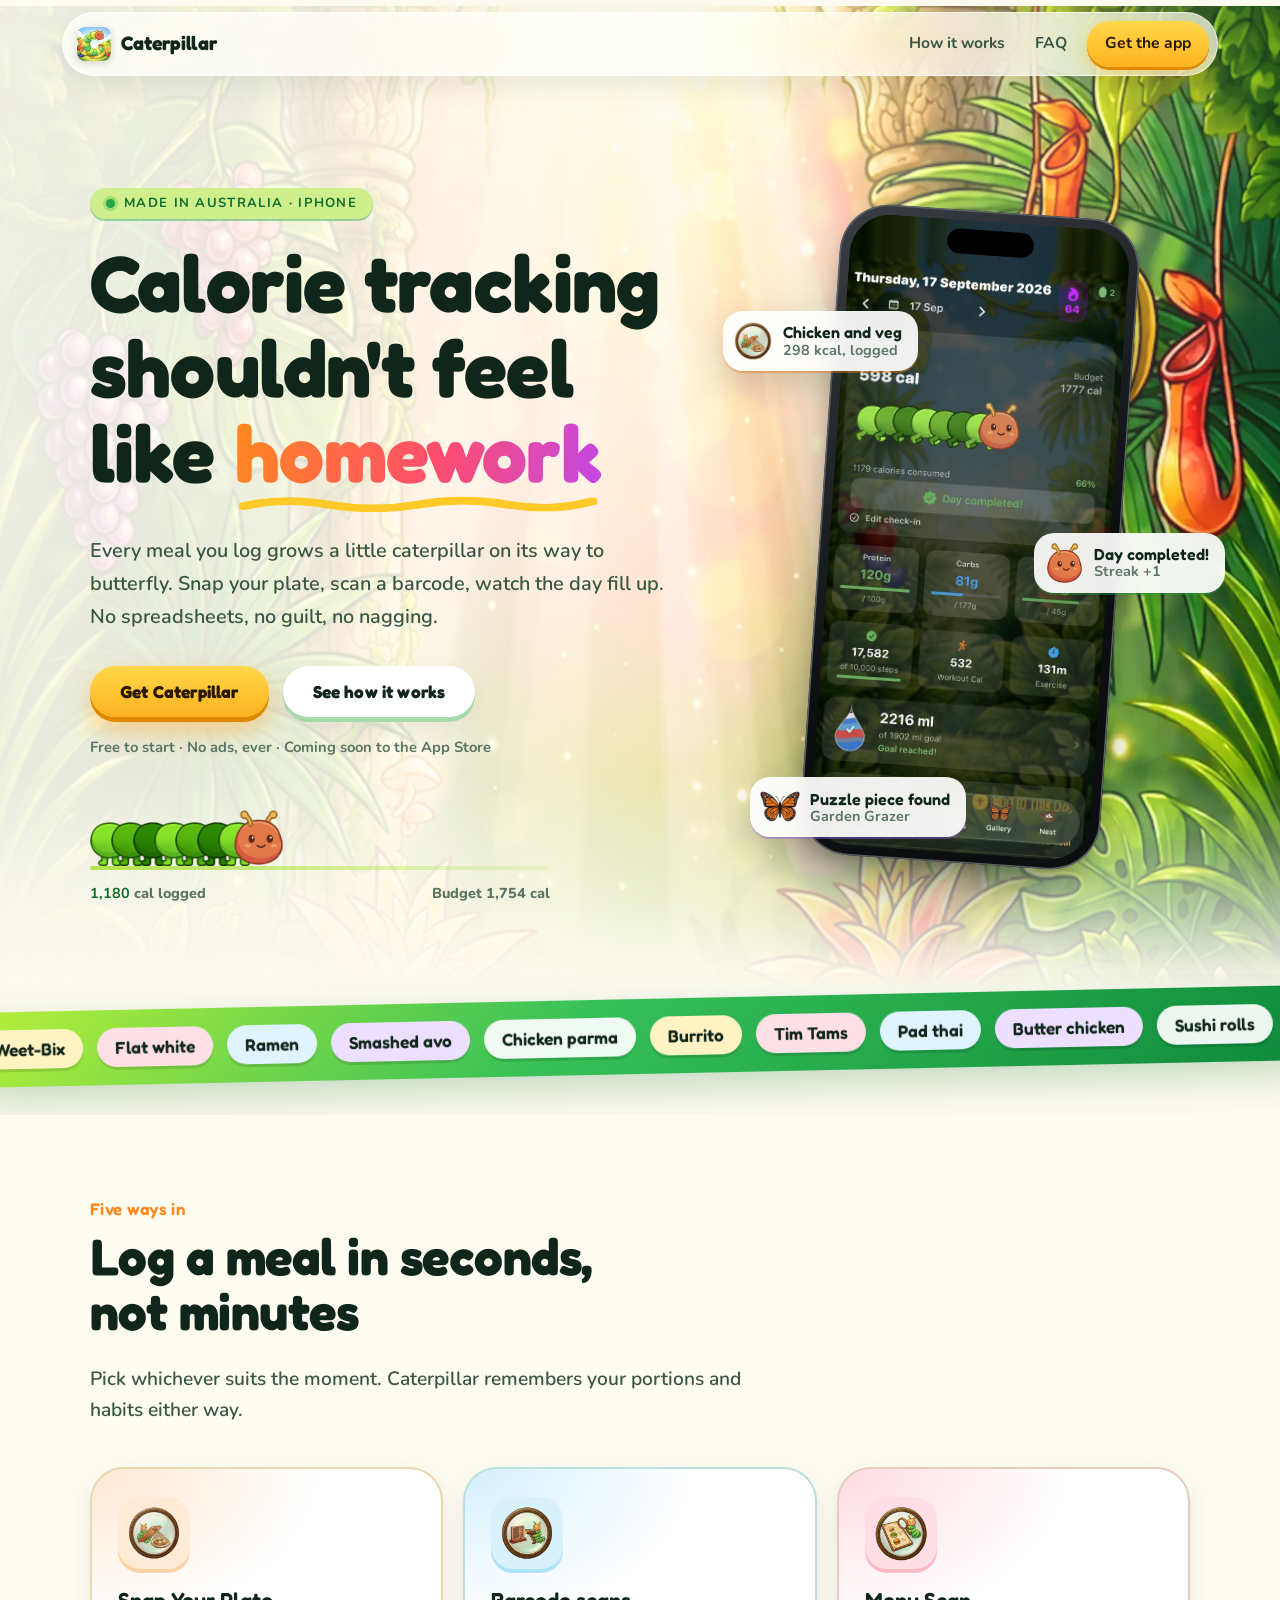
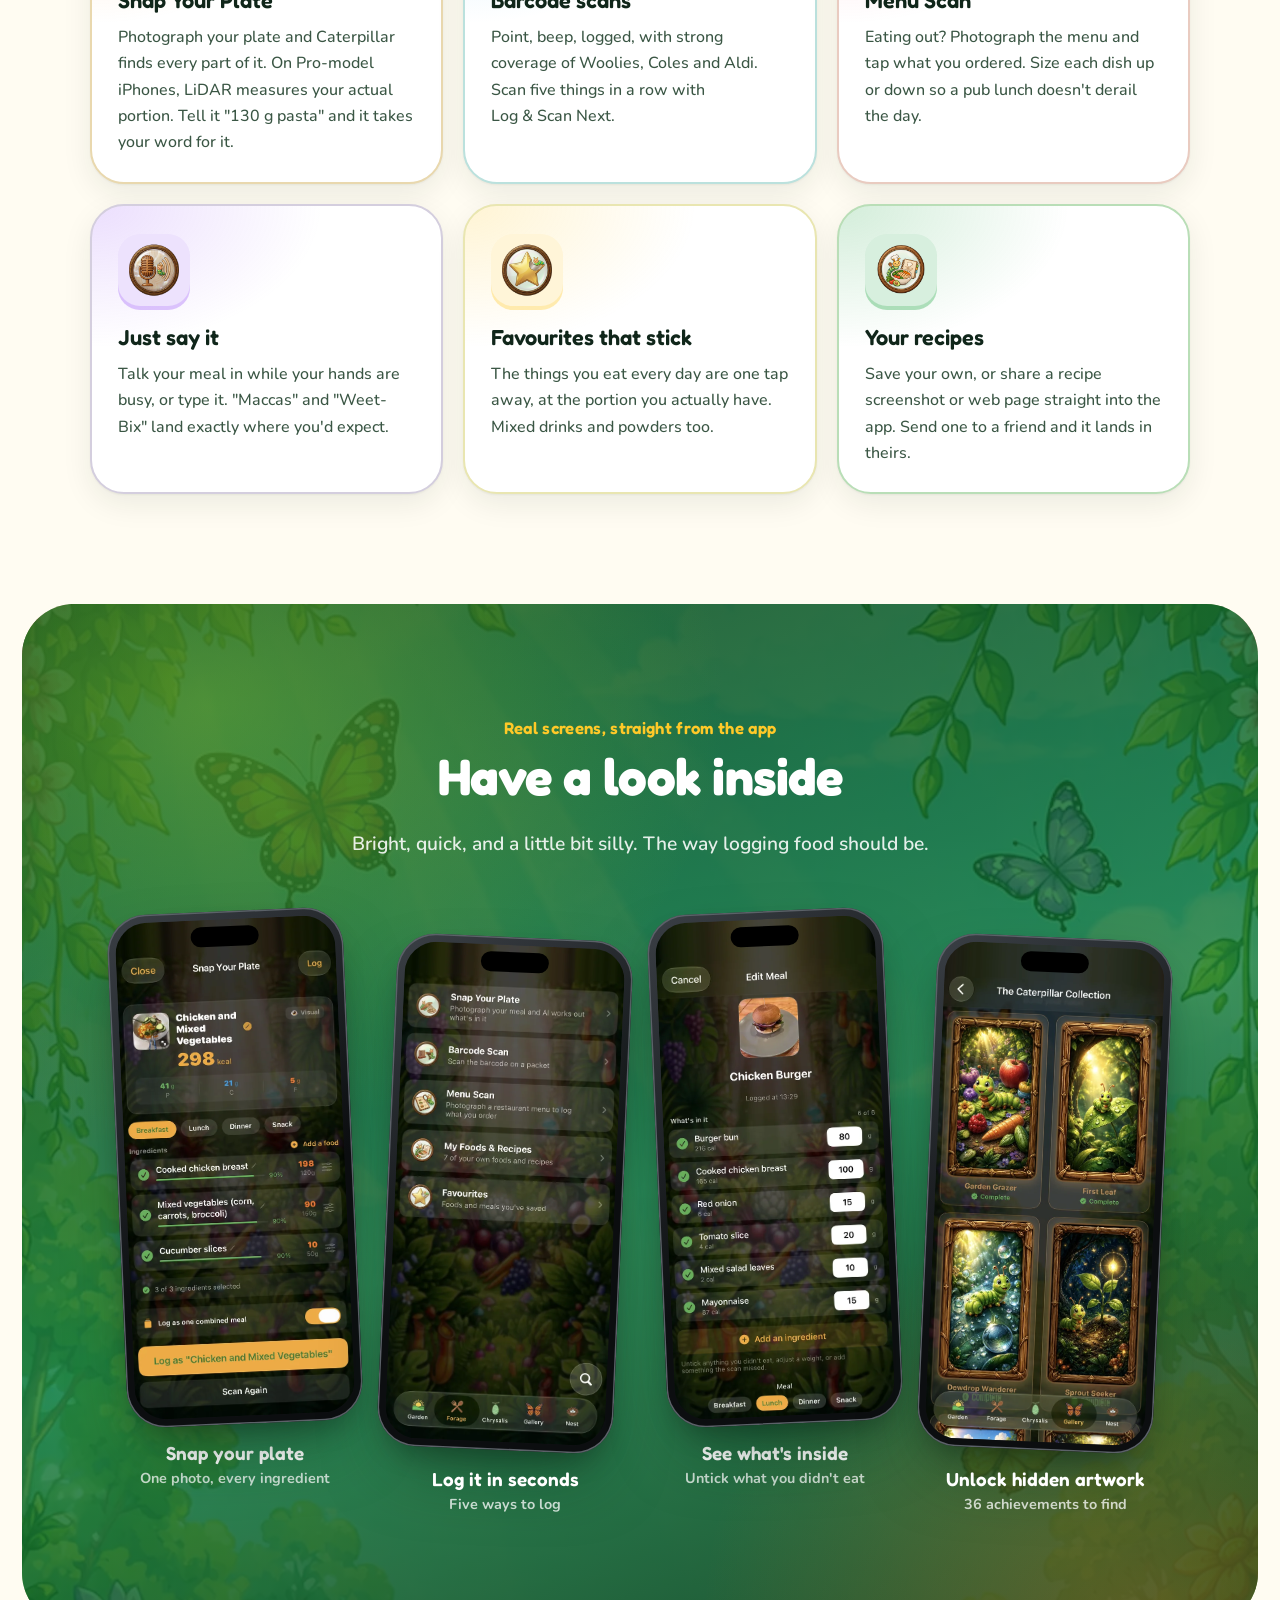
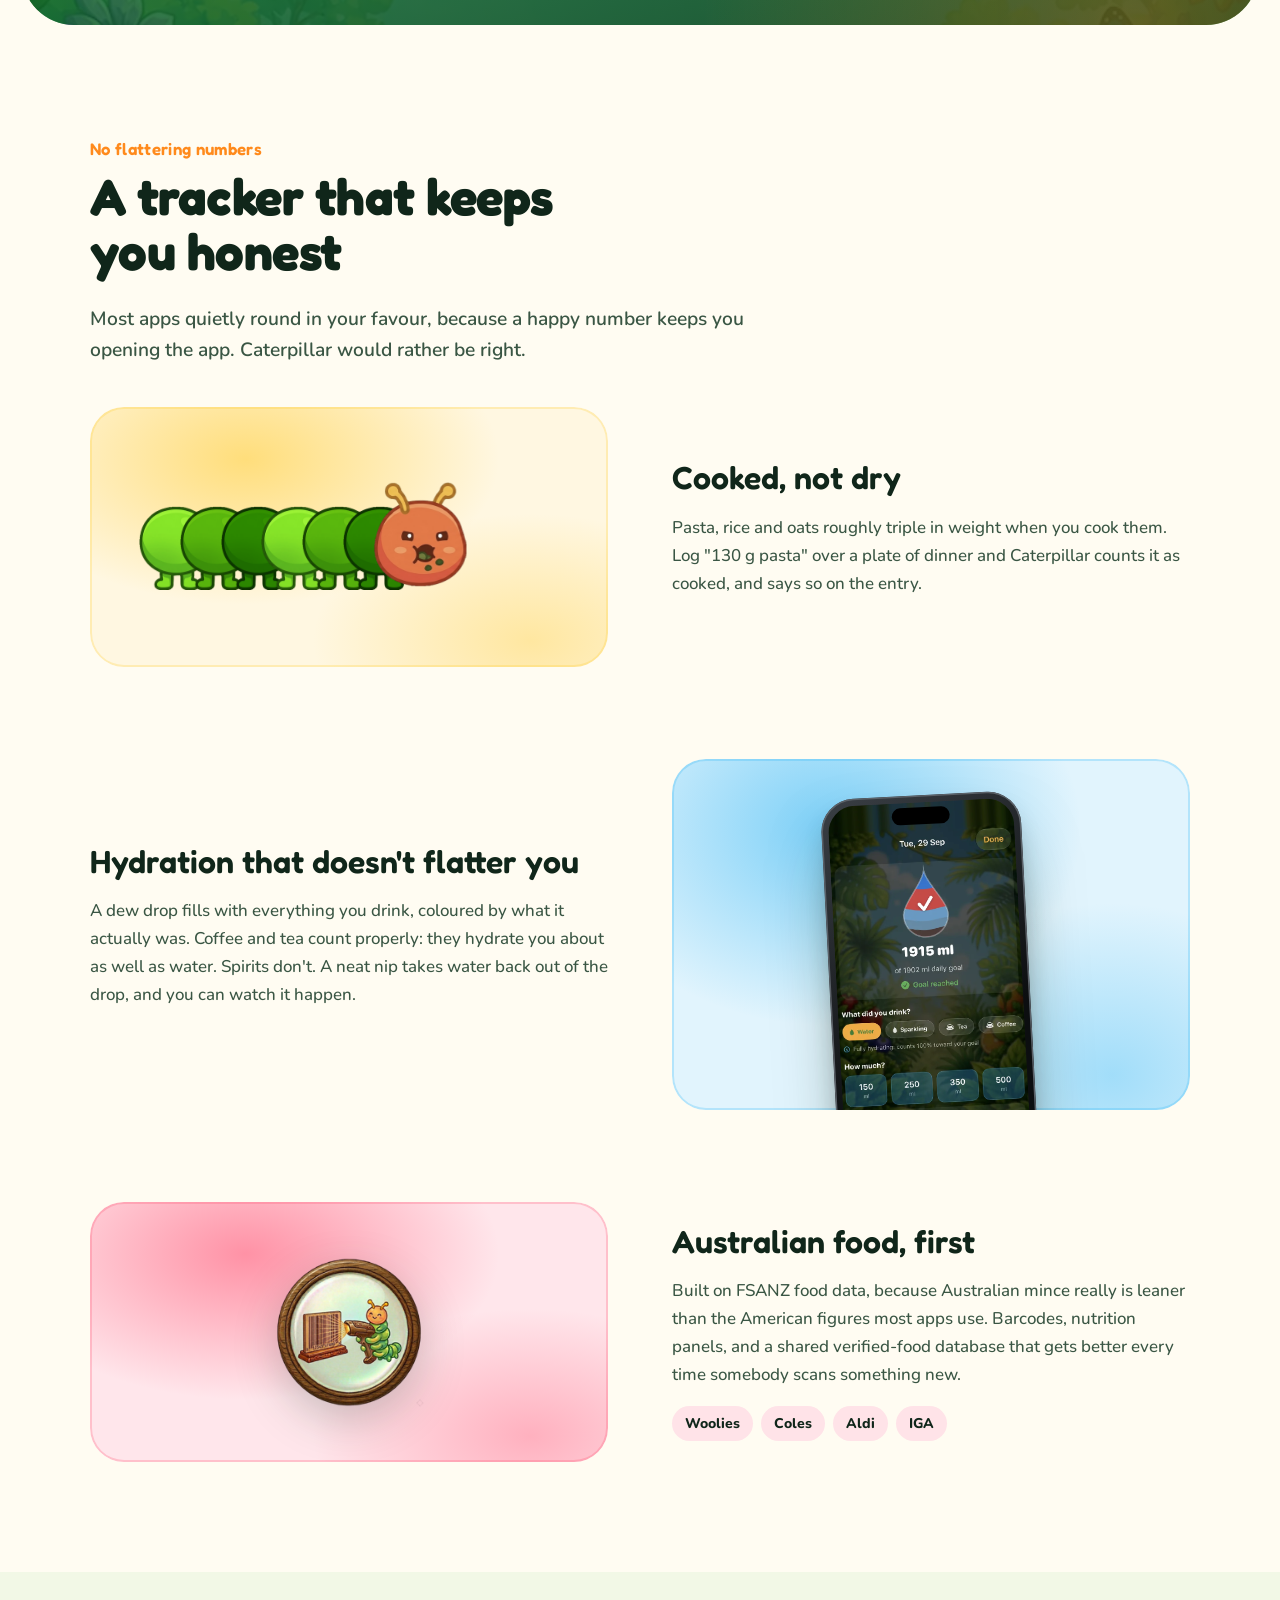
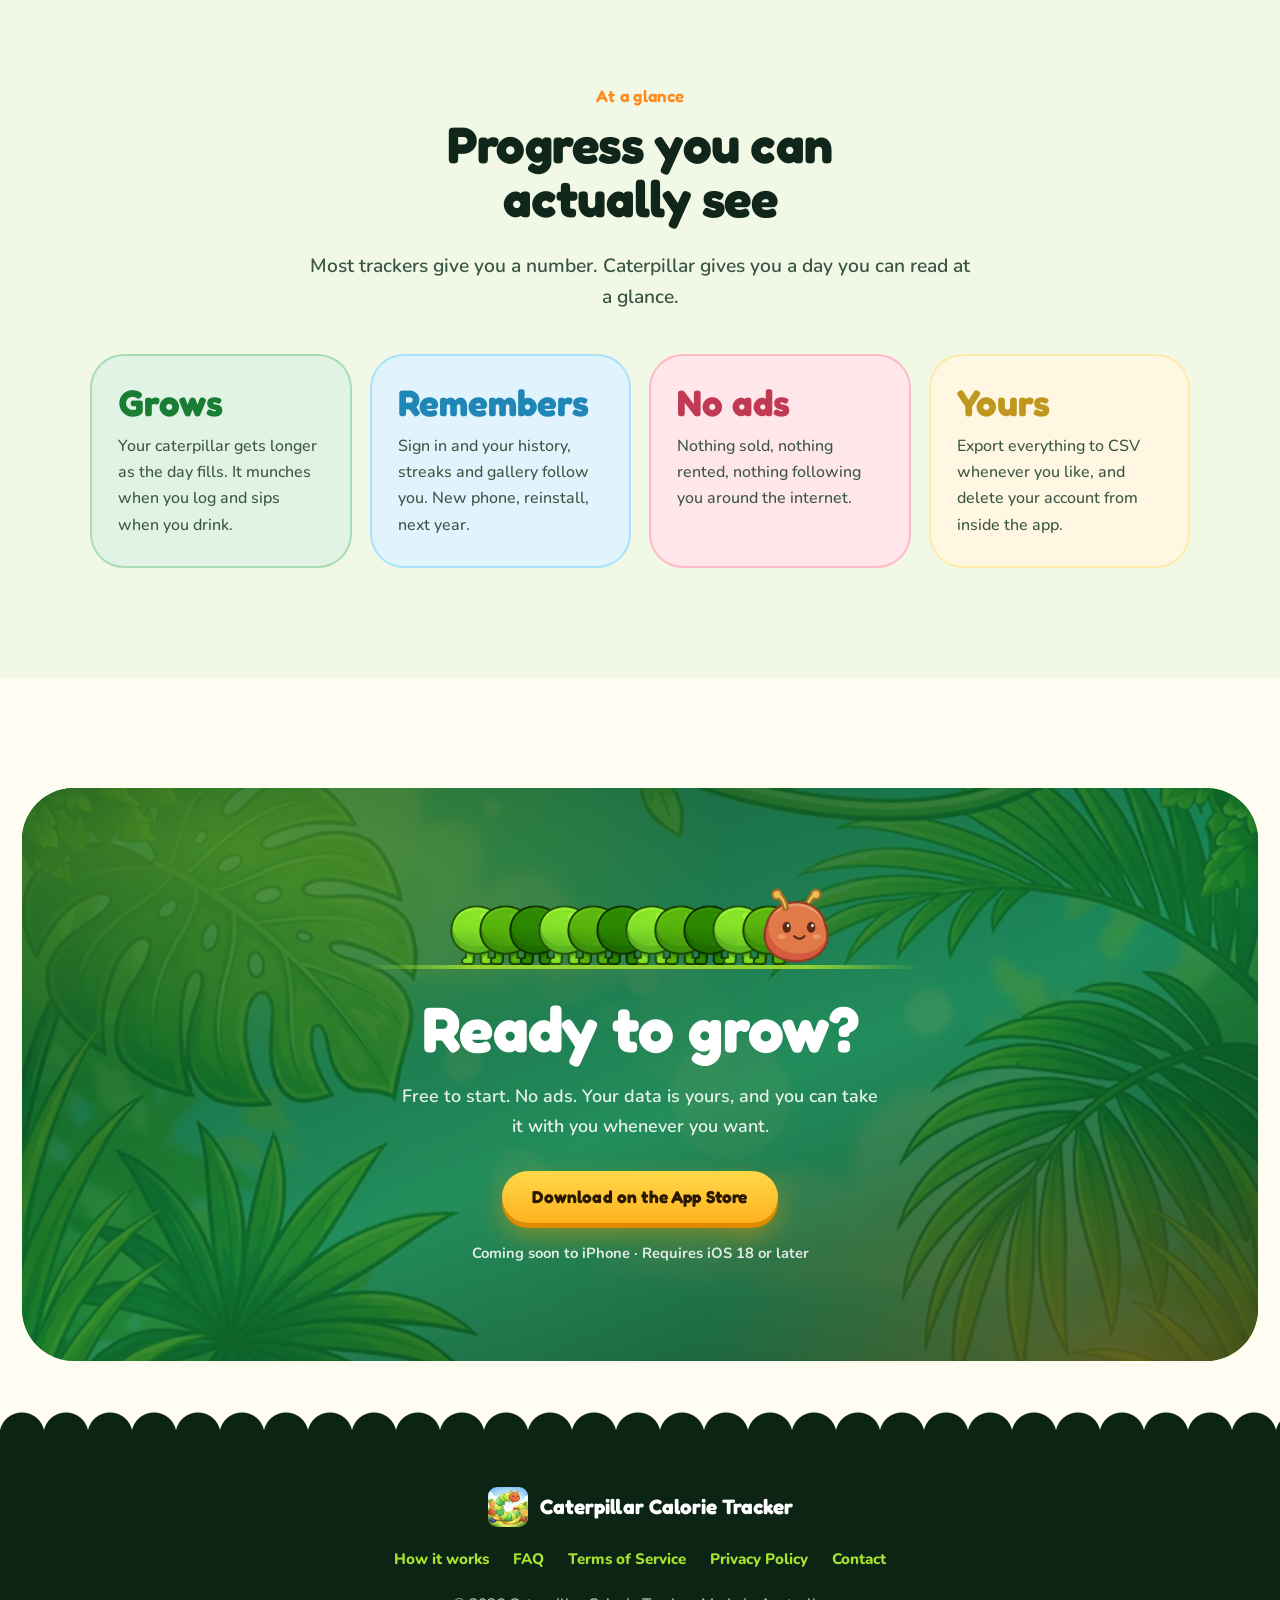
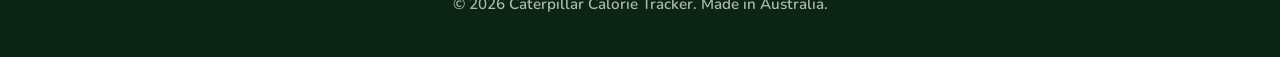
==== commit 30501f81: "Add files via upload" ====
--- a/index.html
+++ b/index.html
@@ -72,16 +72,10 @@
   </div>
 </header>
 
-<div class="ticker-band"><div class="ticker" aria-label="Foods people log">
+<div class="ticker-band"><div class="ticker" aria-label="A few things people log">
   <div class="ticker-row">
-    <span>Weet-Bix</span><span>Flat white</span><span>Smashed avo</span>
-    <span>Chicken parmi</span><span>Tim Tams</span><span>Pad thai</span>
-    <span>Sushi rolls</span><span>Banana bread</span><span>Meat pie</span>
-    <span>Acai bowl</span><span>Fish and chips</span><span>Lamington</span>
-    <span aria-hidden="true">Weet-Bix</span><span aria-hidden="true">Flat white</span><span aria-hidden="true">Smashed avo</span>
-    <span aria-hidden="true">Chicken parmi</span><span aria-hidden="true">Tim Tams</span><span aria-hidden="true">Pad thai</span>
-    <span aria-hidden="true">Sushi rolls</span><span aria-hidden="true">Banana bread</span><span aria-hidden="true">Meat pie</span>
-    <span aria-hidden="true">Acai bowl</span><span aria-hidden="true">Fish and chips</span><span aria-hidden="true">Lamington</span>
+    <span>Weet-Bix</span><span>Flat white</span><span>Ramen</span><span>Smashed avo</span><span>Chicken parma</span><span>Burrito</span><span>Tim Tams</span><span>Pad thai</span><span>Butter chicken</span><span>Sushi rolls</span><span>Margherita pizza</span><span>Banana bread</span><span>Pho</span><span>Meat pie</span><span>Poke bowl</span><span>Greek yoghurt</span><span>Fish and chips</span><span>Croissant</span><span>Acai bowl</span><span>Bibimbap</span><span>Lamington</span><span>Caesar salad</span><span>Pancakes</span><span>Dumplings</span>
+    <span aria-hidden="true">Weet-Bix</span><span aria-hidden="true">Flat white</span><span aria-hidden="true">Ramen</span><span aria-hidden="true">Smashed avo</span><span aria-hidden="true">Chicken parma</span><span aria-hidden="true">Burrito</span><span aria-hidden="true">Tim Tams</span><span aria-hidden="true">Pad thai</span><span aria-hidden="true">Butter chicken</span><span aria-hidden="true">Sushi rolls</span><span aria-hidden="true">Margherita pizza</span><span aria-hidden="true">Banana bread</span><span aria-hidden="true">Pho</span><span aria-hidden="true">Meat pie</span><span aria-hidden="true">Poke bowl</span><span aria-hidden="true">Greek yoghurt</span><span aria-hidden="true">Fish and chips</span><span aria-hidden="true">Croissant</span><span aria-hidden="true">Acai bowl</span><span aria-hidden="true">Bibimbap</span><span aria-hidden="true">Lamington</span><span aria-hidden="true">Caesar salad</span><span aria-hidden="true">Pancakes</span><span aria-hidden="true">Dumplings</span>
   </div>
 </div></div>
 
--- a/style.css
+++ b/style.css
@@ -436,7 +436,7 @@
 }
 .ticker-row {
   display: flex; gap: 14px; width: max-content;
-  animation: ticker 38s linear infinite;
+  animation: ticker 70s linear infinite;
 }
 .ticker span {
   font: 600 1.08rem/1 var(--font-display); white-space: nowrap;
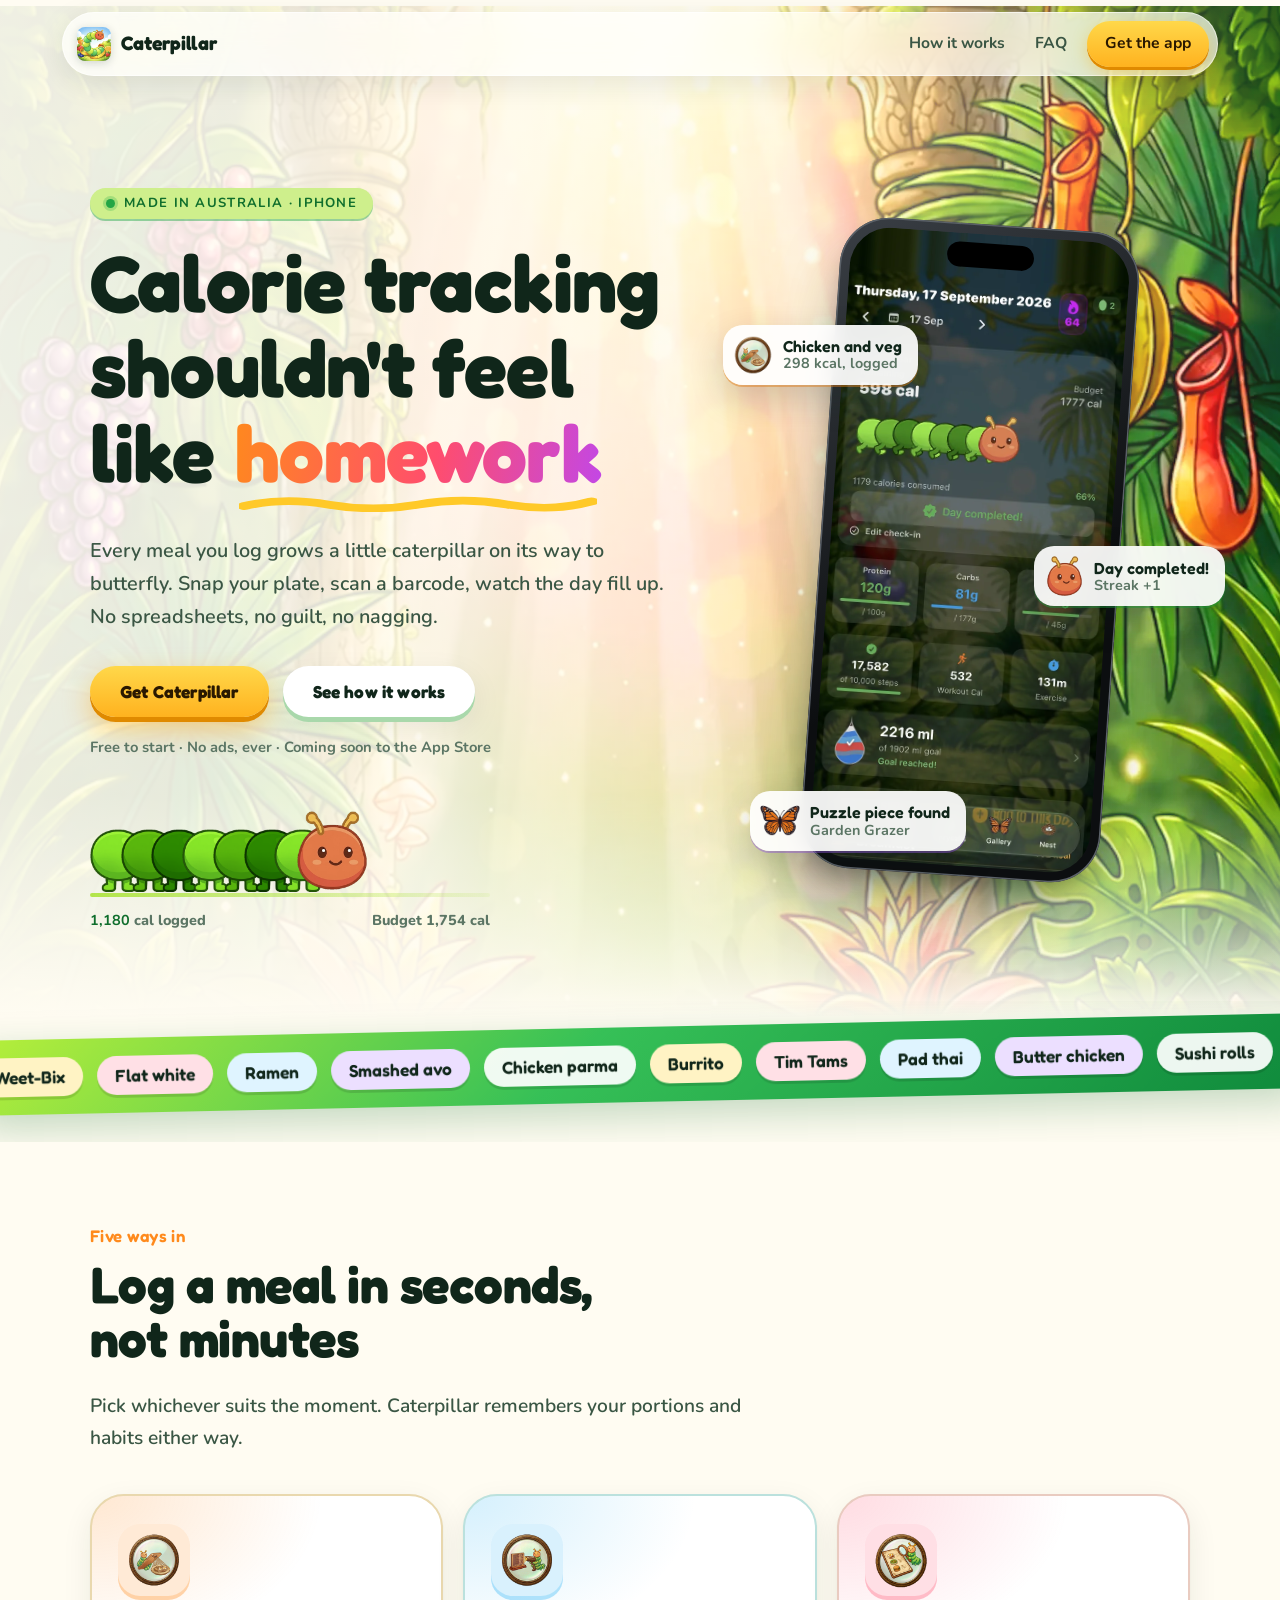
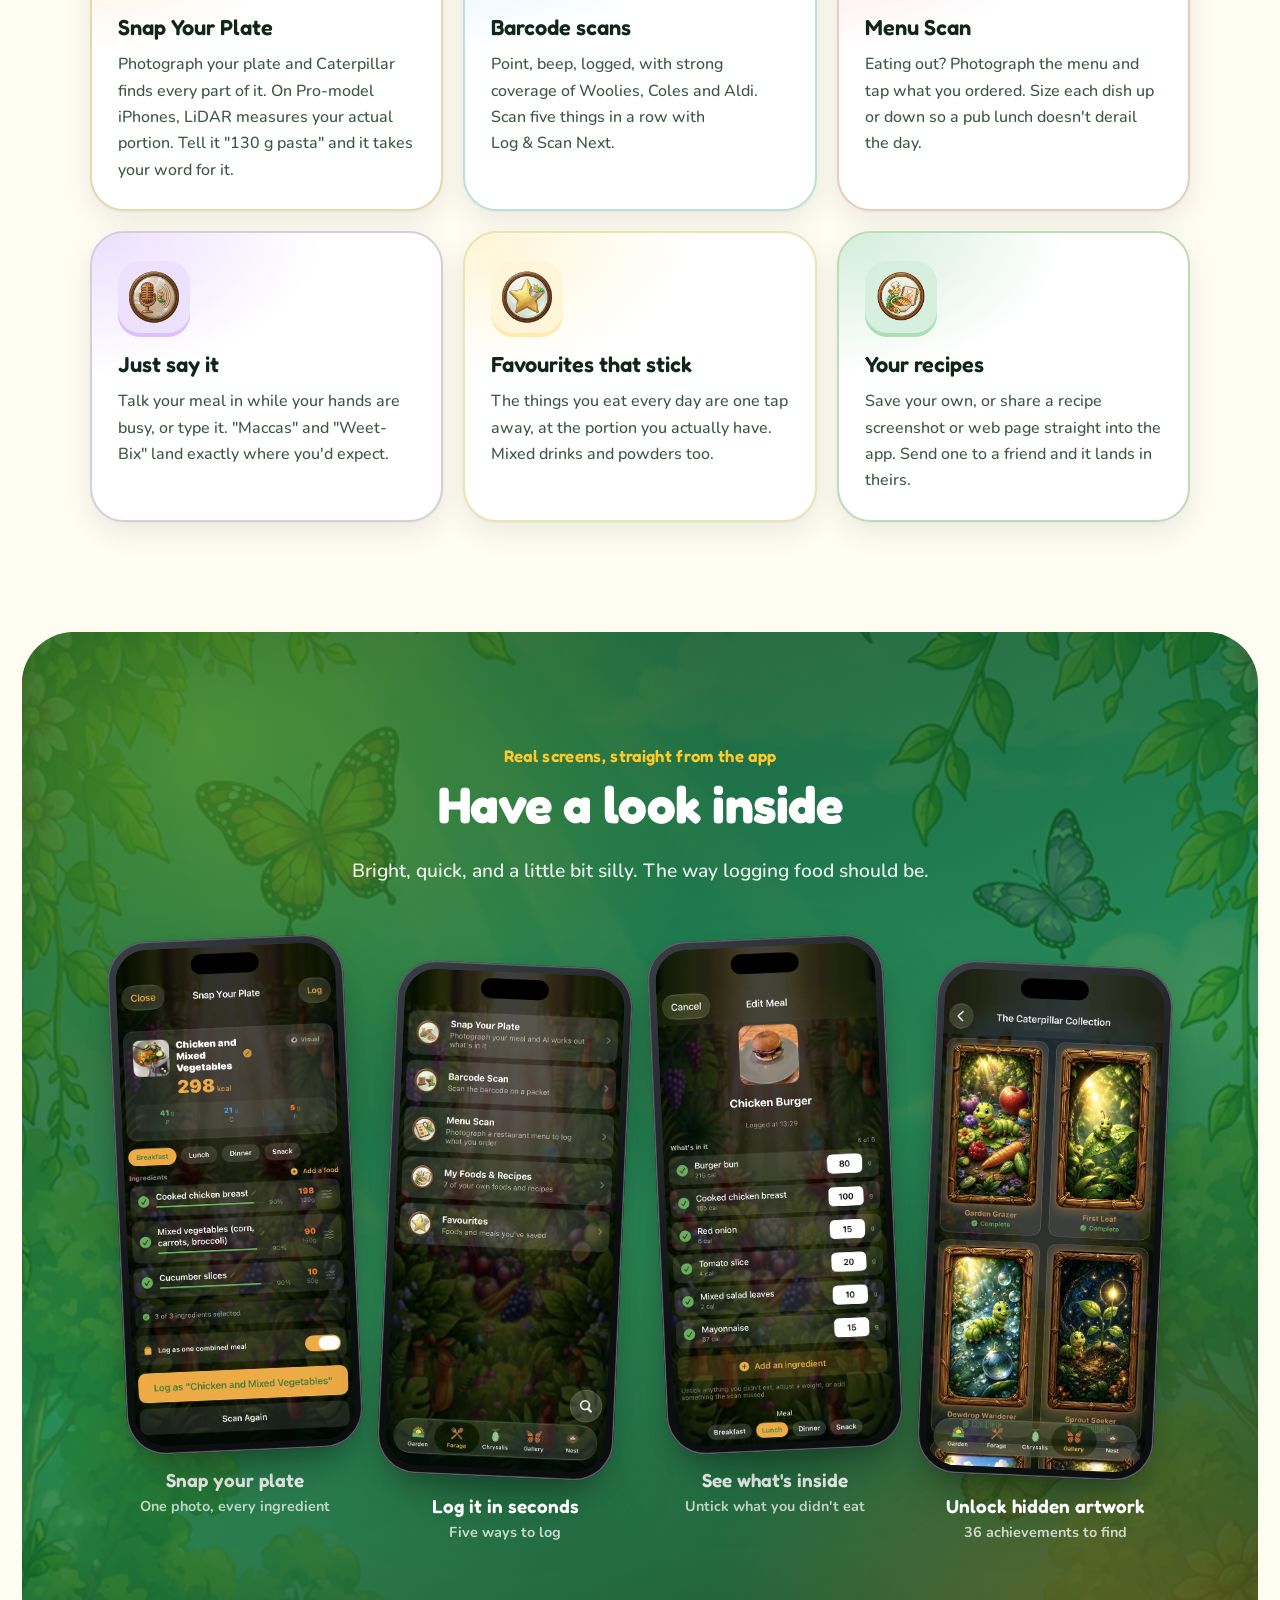
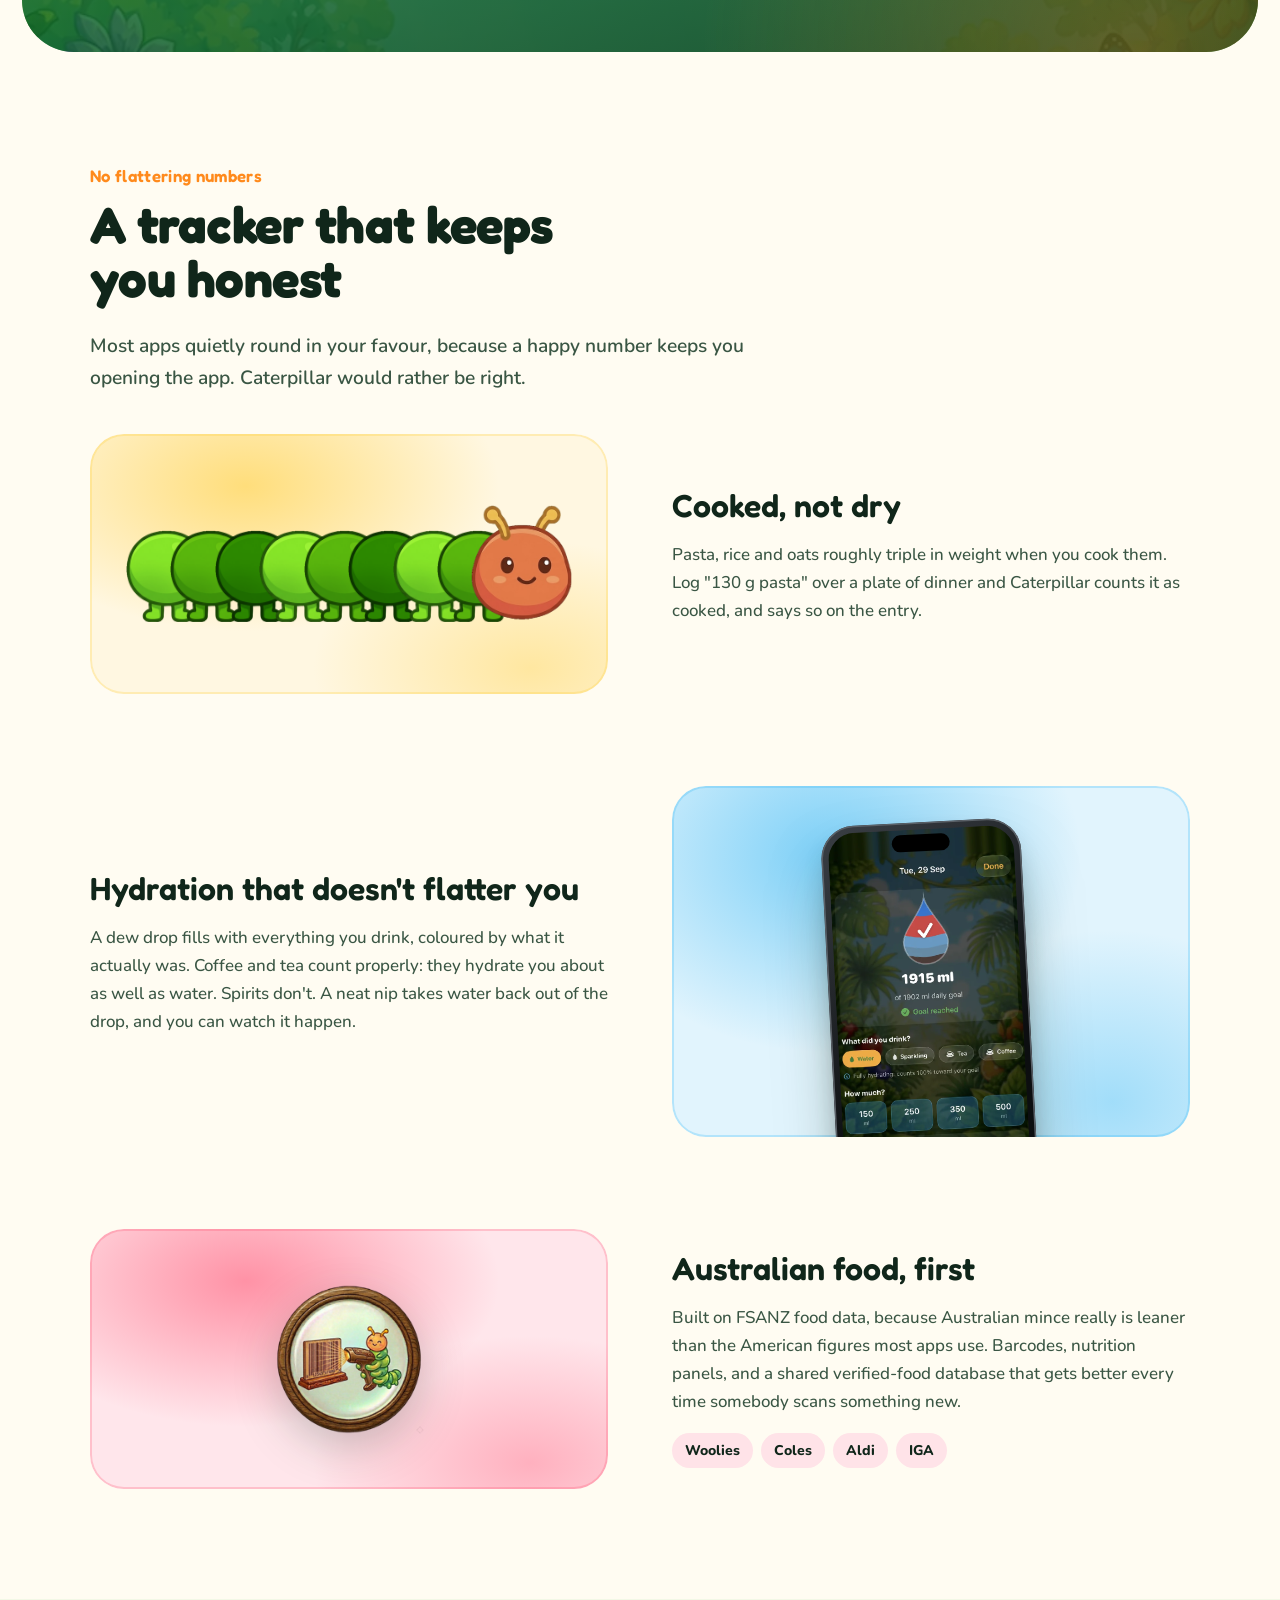
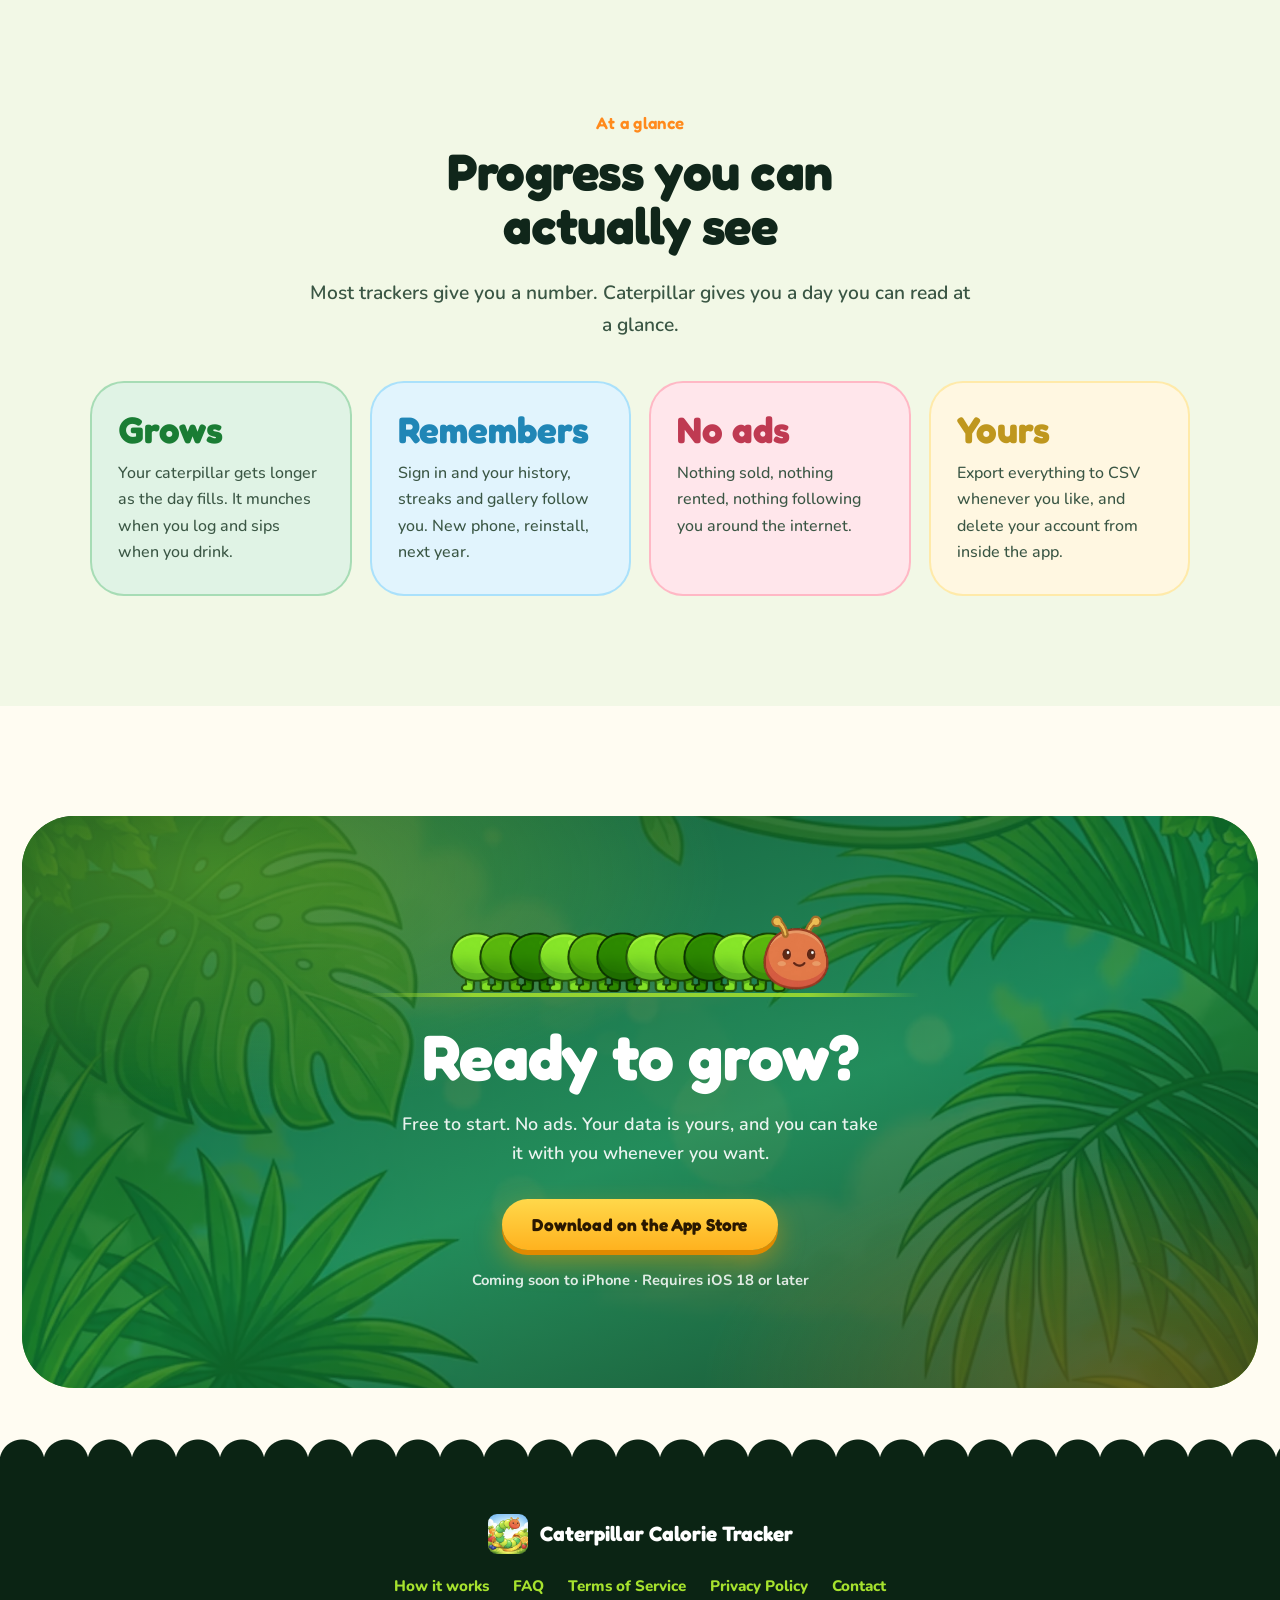
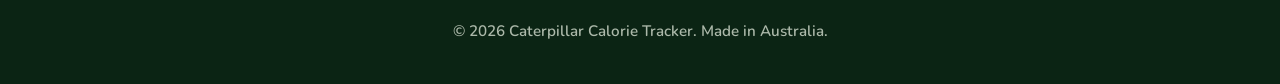
==== commit fbc8c798: "Add files via upload" ====
--- a/index.html
+++ b/index.html
@@ -46,7 +46,7 @@
       <!-- The app's growth bar: 1,180 of 1,754 is 67%, which is 7 of the 11
            segments a full day earns. -->
       <div class="growth" aria-hidden="true">
-        <div class="cat" data-segments="7" data-full="11" data-max="44"></div>
+        <div class="cat" data-segments="7" data-full="11" data-max="999"></div>
         <div class="growth-caption">
           <span><b>1,180</b> cal logged</span>
           <span>Budget 1,754 cal</span>
@@ -163,7 +163,7 @@
     number keeps you opening the app. Caterpillar would rather be right.</p>
 
     <div class="split reveal">
-      <div class="art sun"><div class="cat" data-segments="6" data-full="6" data-head="eating" data-max="84" data-ground="none"></div></div>
+      <div class="art sun"><div class="cat" data-segments="8" data-full="8" data-head="eating" data-max="150" data-ground="none" aria-hidden="true"></div></div>
       <div>
         <h3>Cooked, not dry</h3>
         <p>Pasta, rice and oats roughly triple in weight when you cook them. Log
--- a/style.css
+++ b/style.css
@@ -414,7 +414,10 @@
   50%      { transform: translateY(calc(var(--seg) * -.07)); }
 }
 
-.growth { margin: clamp(30px, 5vw, 48px) auto 0; max-width: 460px; }
+/* The ground line is the whole day, so the full-length body is sized to
+   span it exactly (data-max is effectively off): 7 of 11 segments then sits
+   67% along, where 1,180 of 1,754 belongs. */
+.growth { margin: clamp(30px, 5vw, 48px) auto 0; max-width: 400px; }
 .growth-caption {
   display: flex; justify-content: space-between; gap: 12px;
   margin-top: 12px; font-size: .9rem; color: var(--ink-faint); font-weight: 800;
@@ -583,7 +586,8 @@
 .split .art > img { width: clamp(110px, 16vw, 160px); height: auto;
   filter: drop-shadow(0 14px 22px rgba(16,38,26,.22)); }
 .split .art > img.appicon { border-radius: 22.5%; }
-.split .art .cat { max-width: 420px; }
+/* Caterpillars in a panel span it, however many segments they have. */
+.split .art .cat { width: 100%; }
 .split .art .phone { --w: 200px; rotate: -3deg; margin-bottom: -120px; }
 .split .art.has-phone { padding-bottom: 0; align-items: flex-start; min-height: 320px; }
 .split.flip .art { order: 2; }
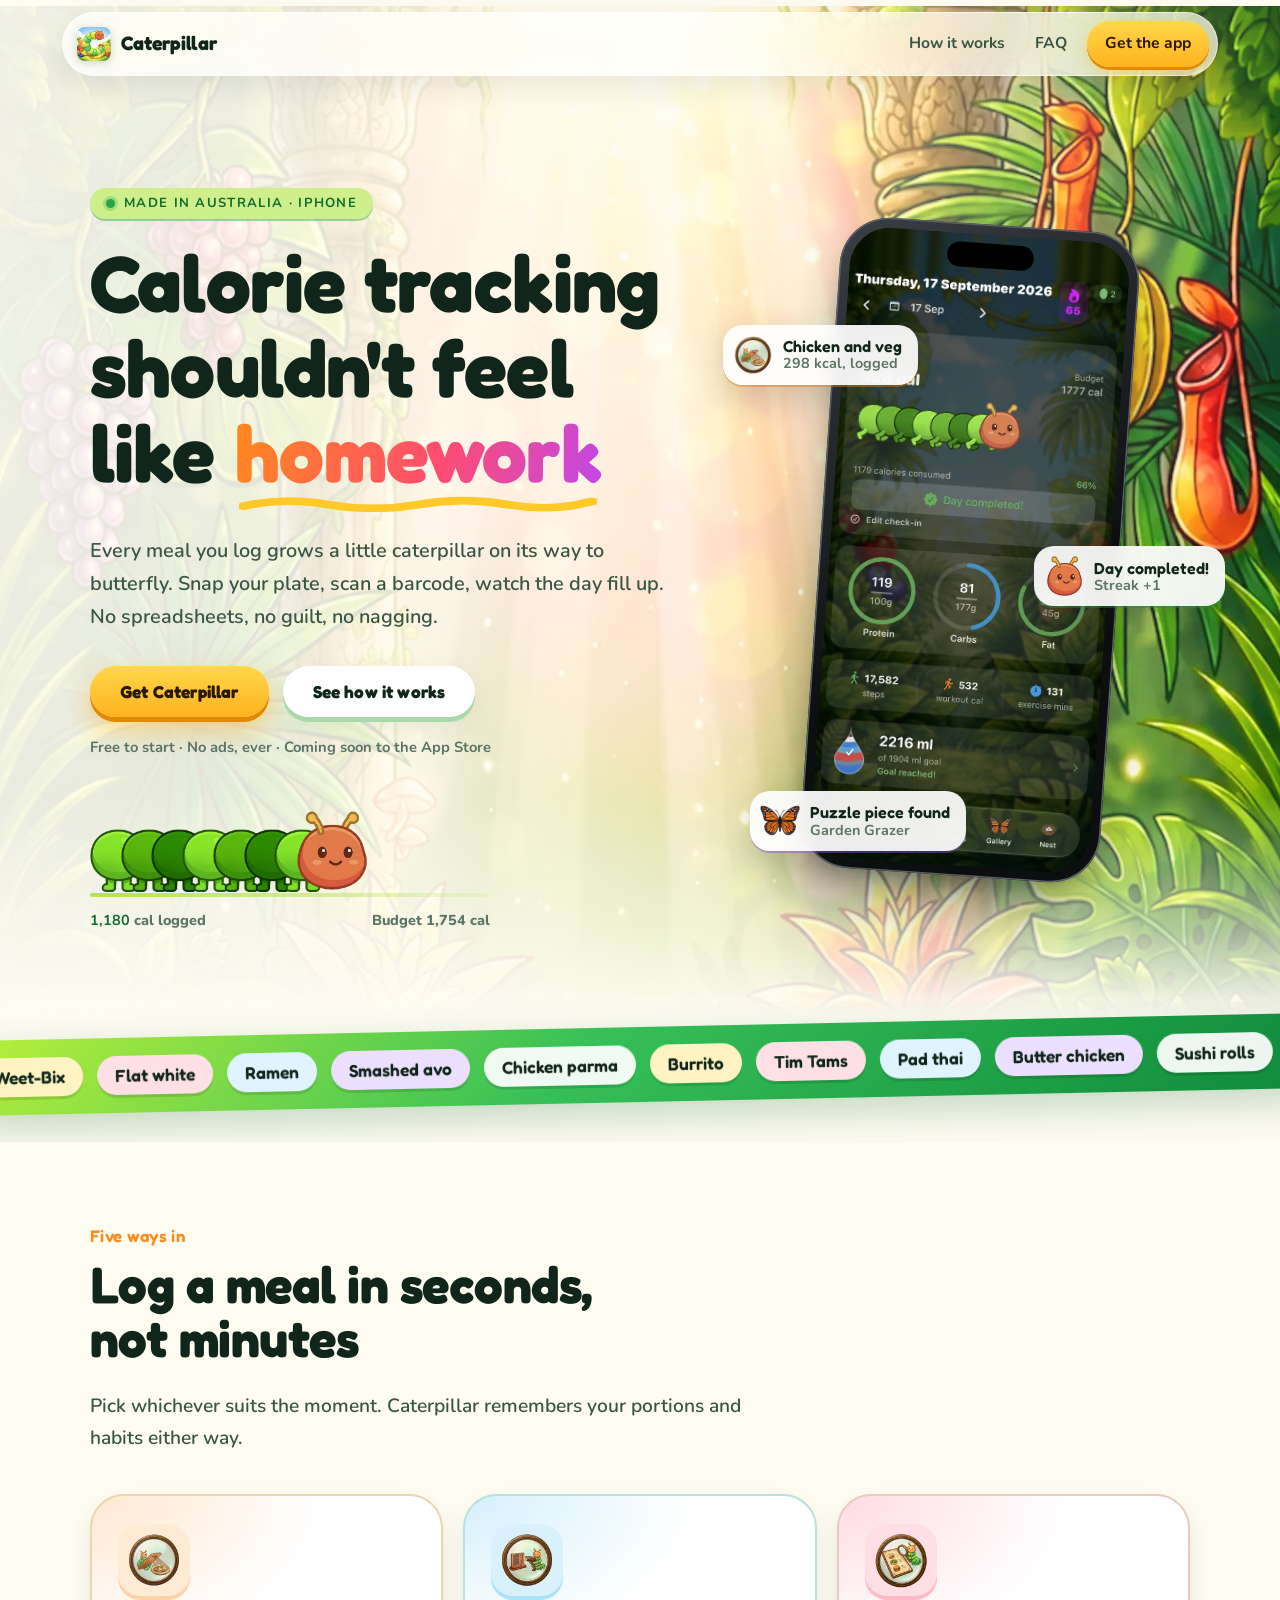
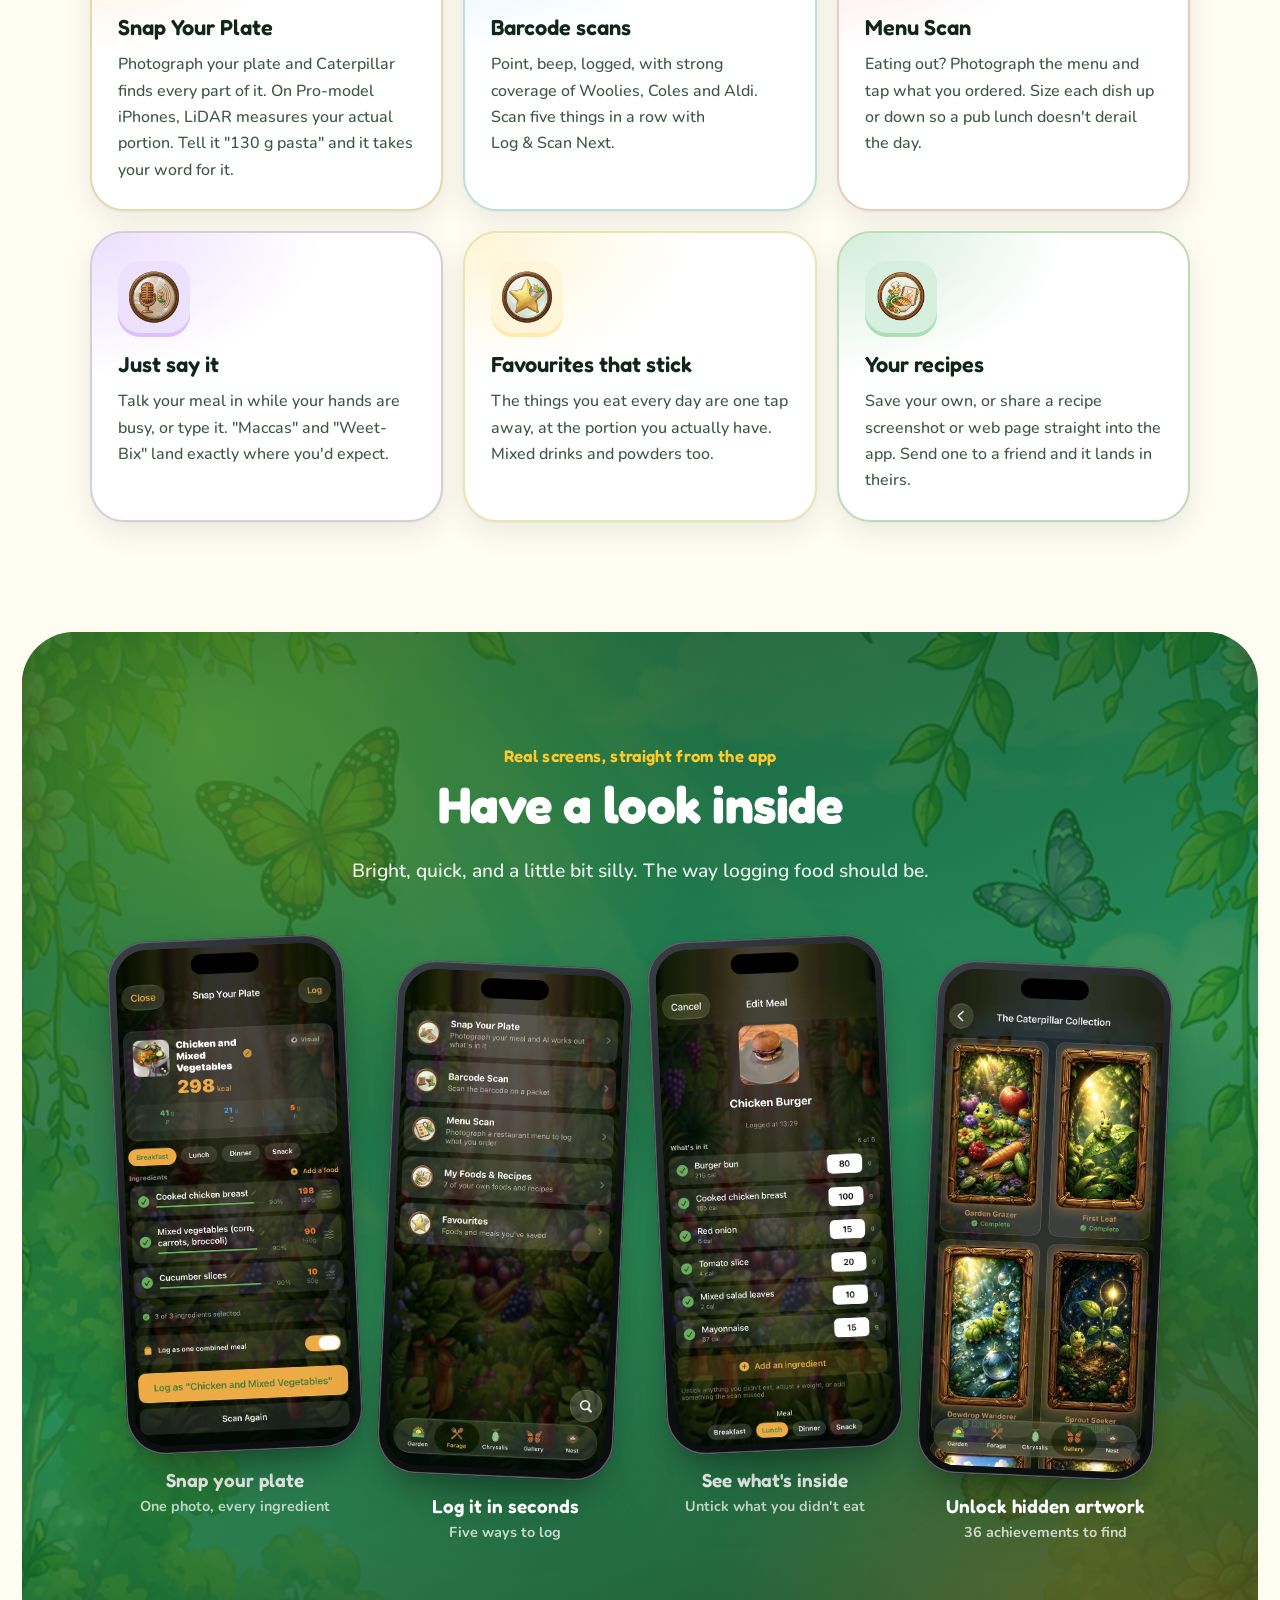
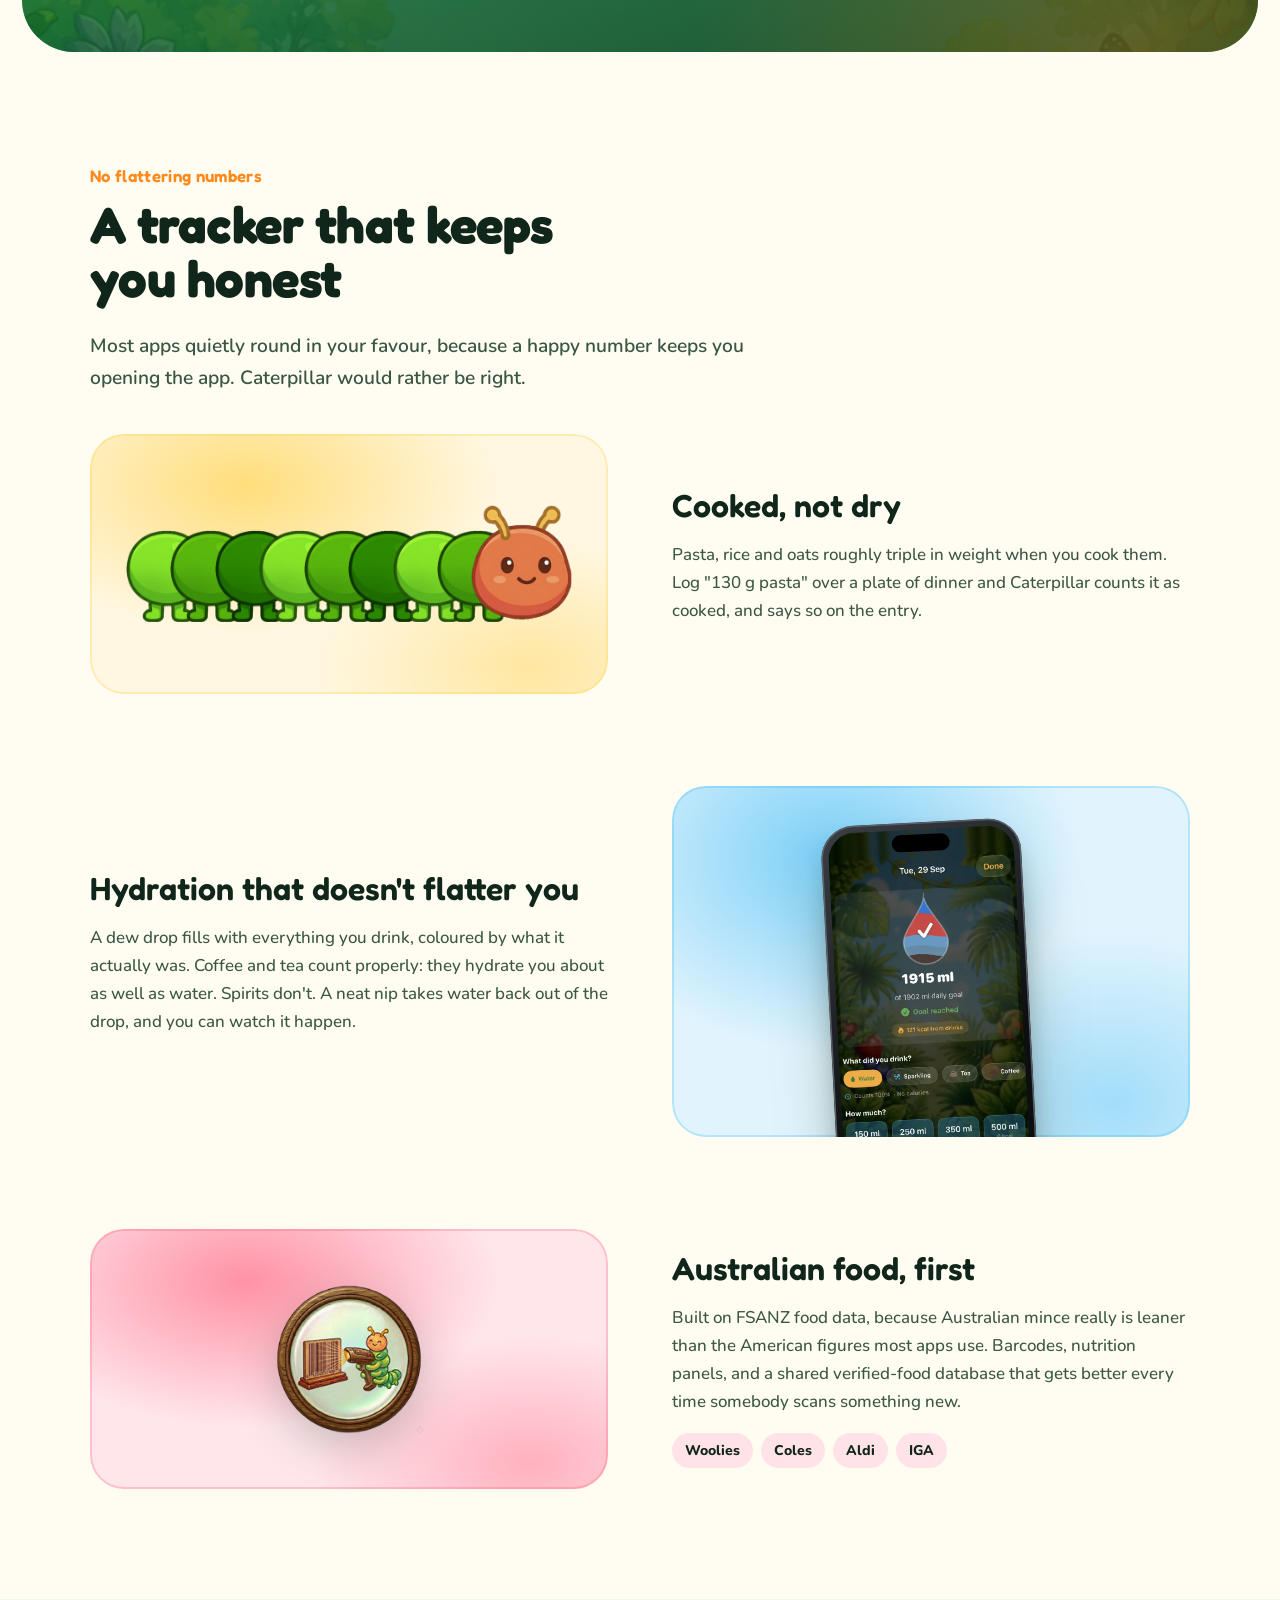
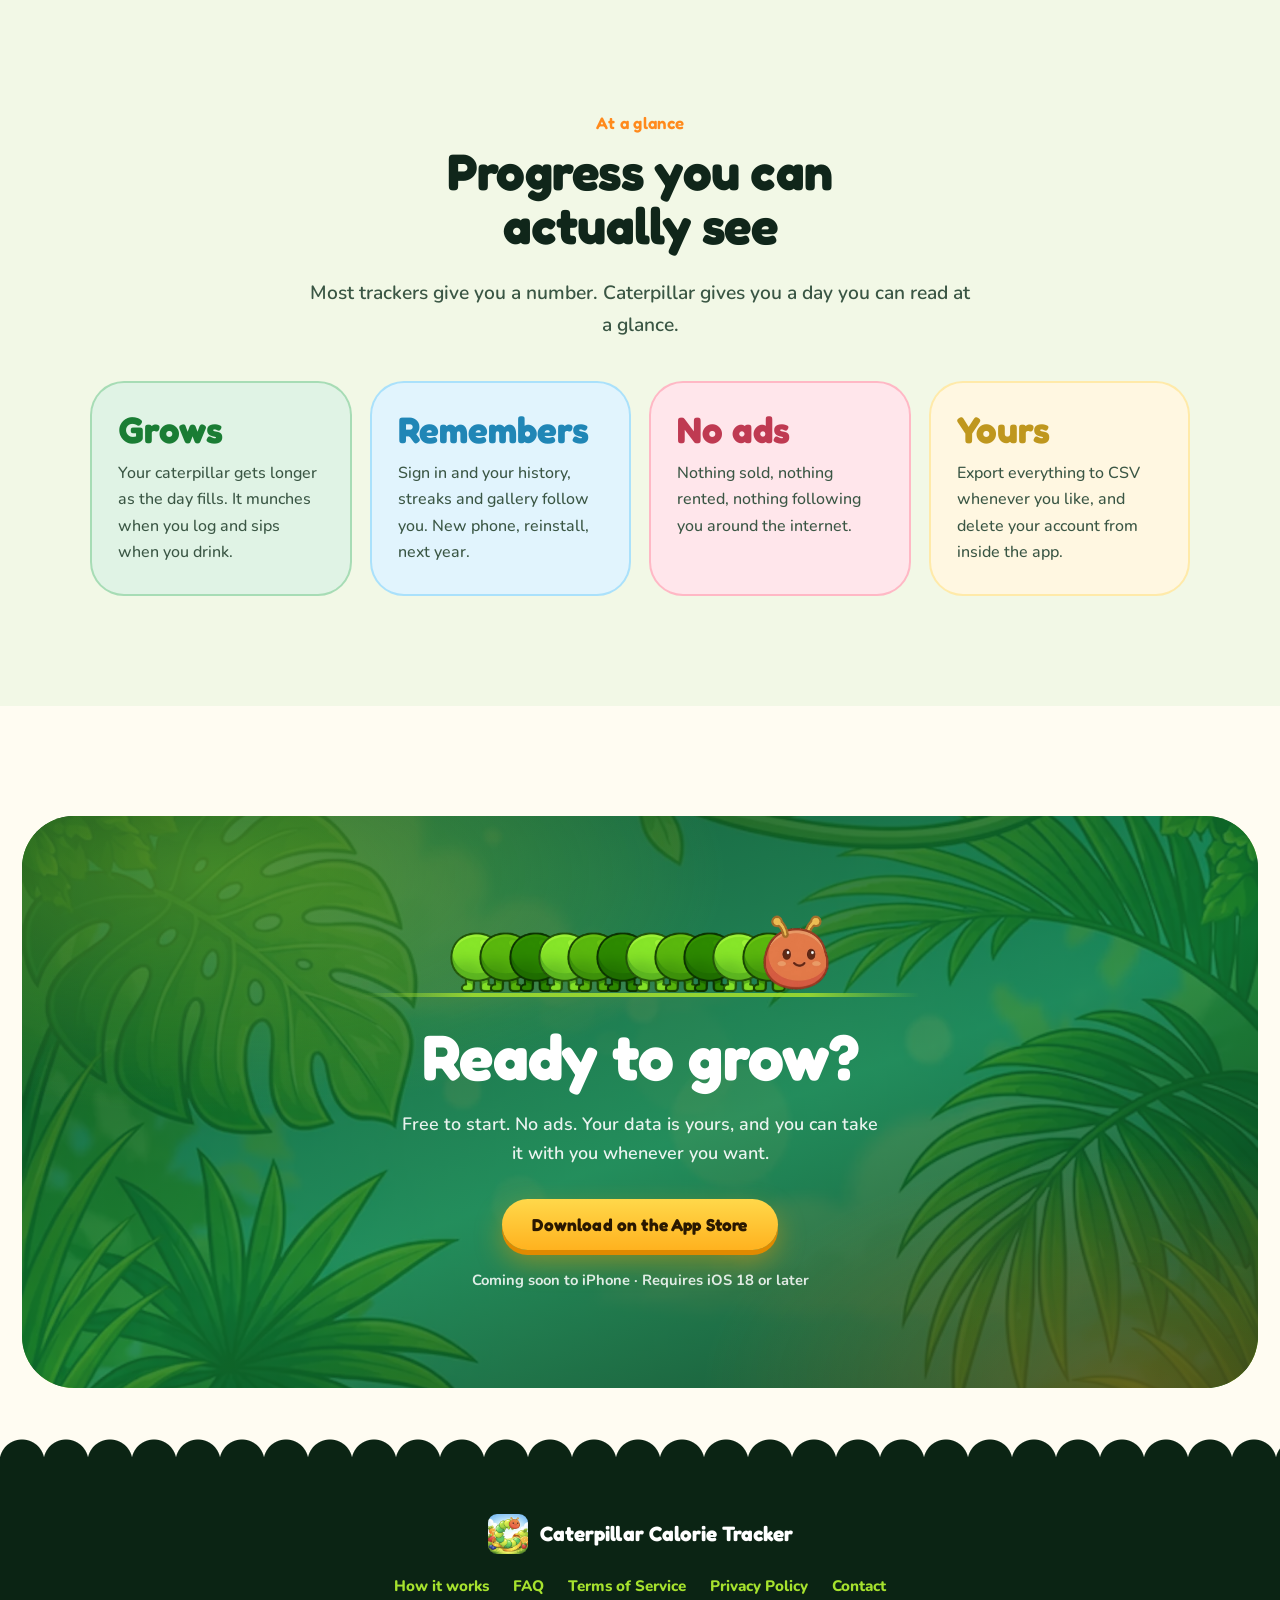
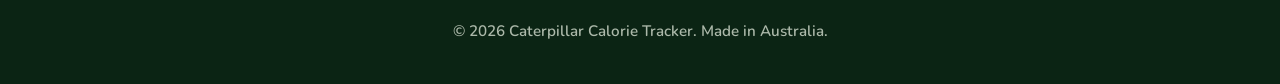
==== commit 3fa731b1: "Add files via upload" ====
--- a/index.html
+++ b/index.html
@@ -10,7 +10,7 @@
 <link rel="apple-touch-icon" href="assets/appicon-180.png">
 <meta property="og:title" content="Caterpillar: the calorie tracker that grows with you">
 <meta property="og:description" content="Snap your plate. Watch your caterpillar grow. An honest, Australian-first calorie tracker for iPhone.">
-<meta property="og:image" content="assets/appicon.png">
+<meta property="og:image" content="https://caterpillarcalorietracker.com/assets/appicon.png">
 <meta property="og:type" content="website">
 <link rel="preconnect" href="https://fonts.googleapis.com">
 <link rel="preconnect" href="https://fonts.gstatic.com" crossorigin>
@@ -249,7 +249,7 @@
     <a href="faq.html">FAQ</a>
     <a href="terms.html">Terms of Service</a>
     <a href="privacy.html">Privacy Policy</a>
-    <a href="mailto:JackKGrant@icloud.com">Contact</a>
+    <a href="mailto:support@caterpillarcalorietracker.com">Contact</a>
   </div>
   © 2026 Caterpillar Calorie Tracker. Made in Australia.
 </footer>
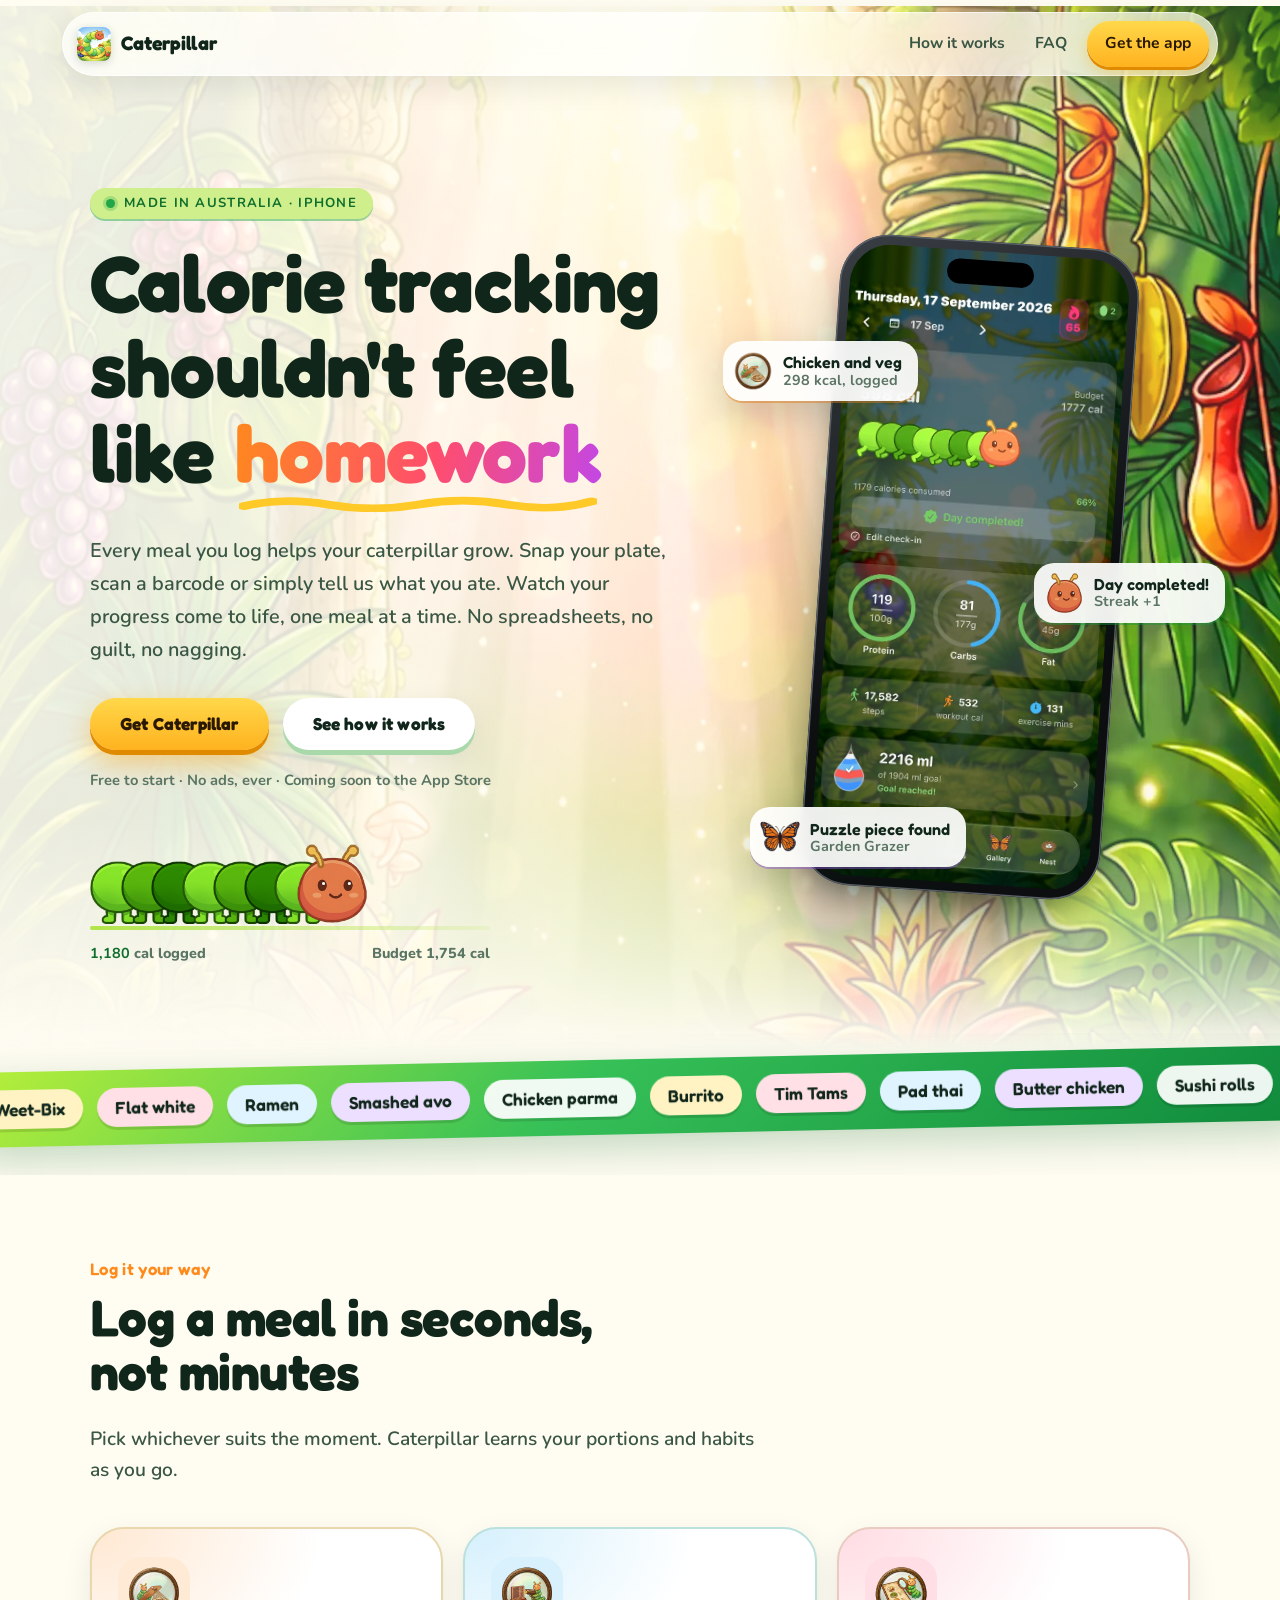
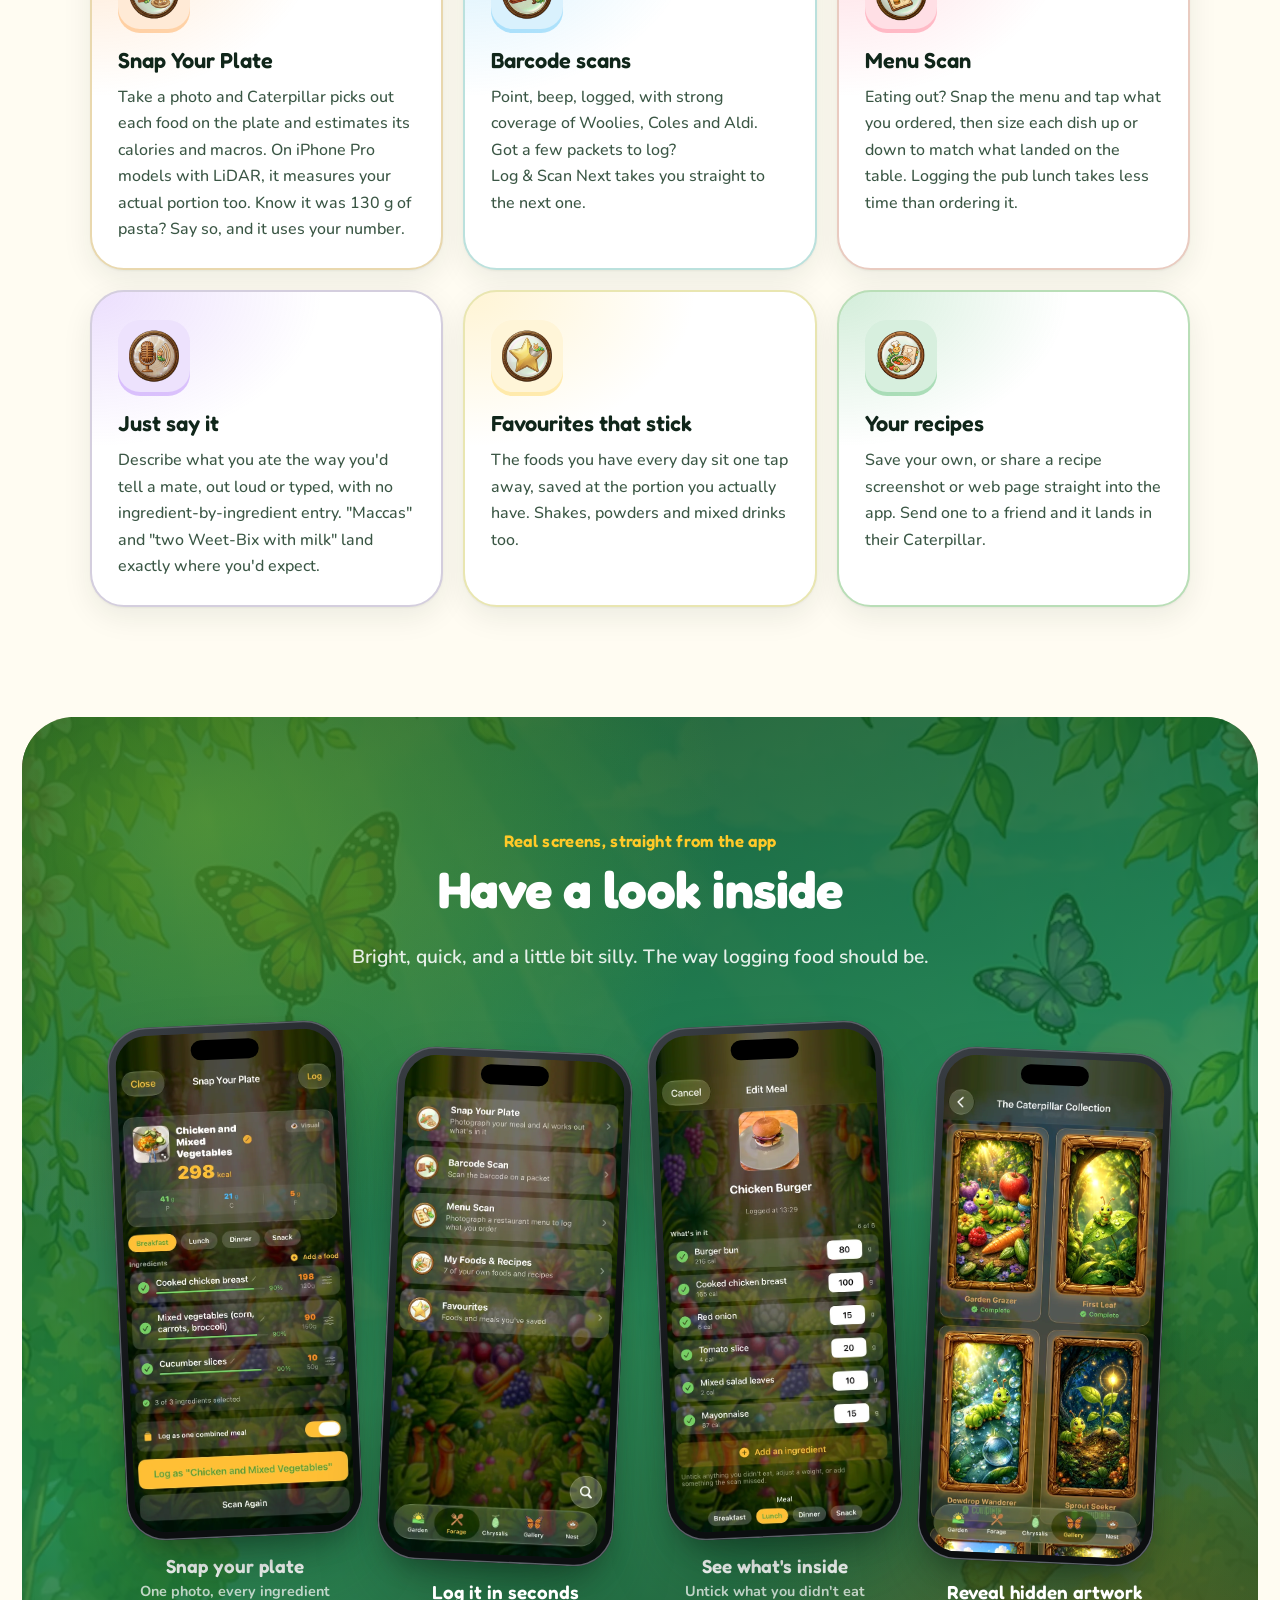
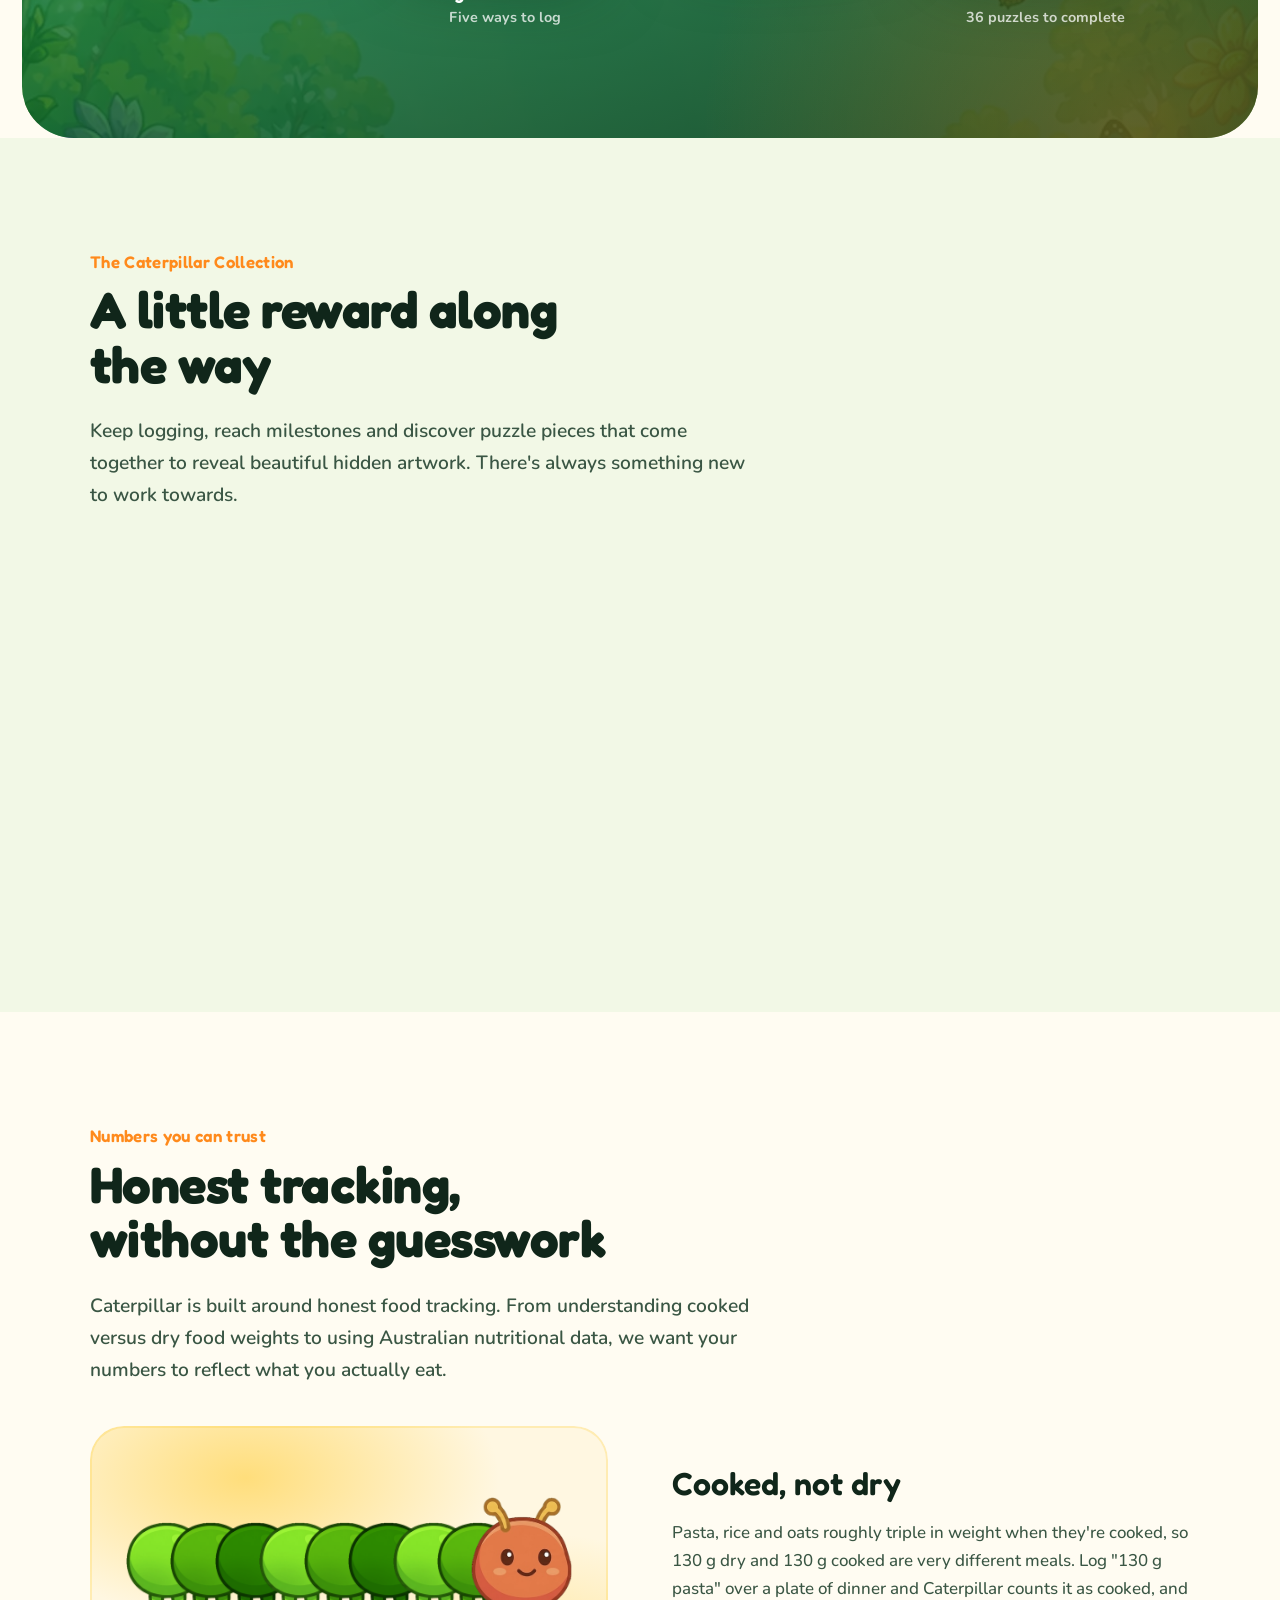
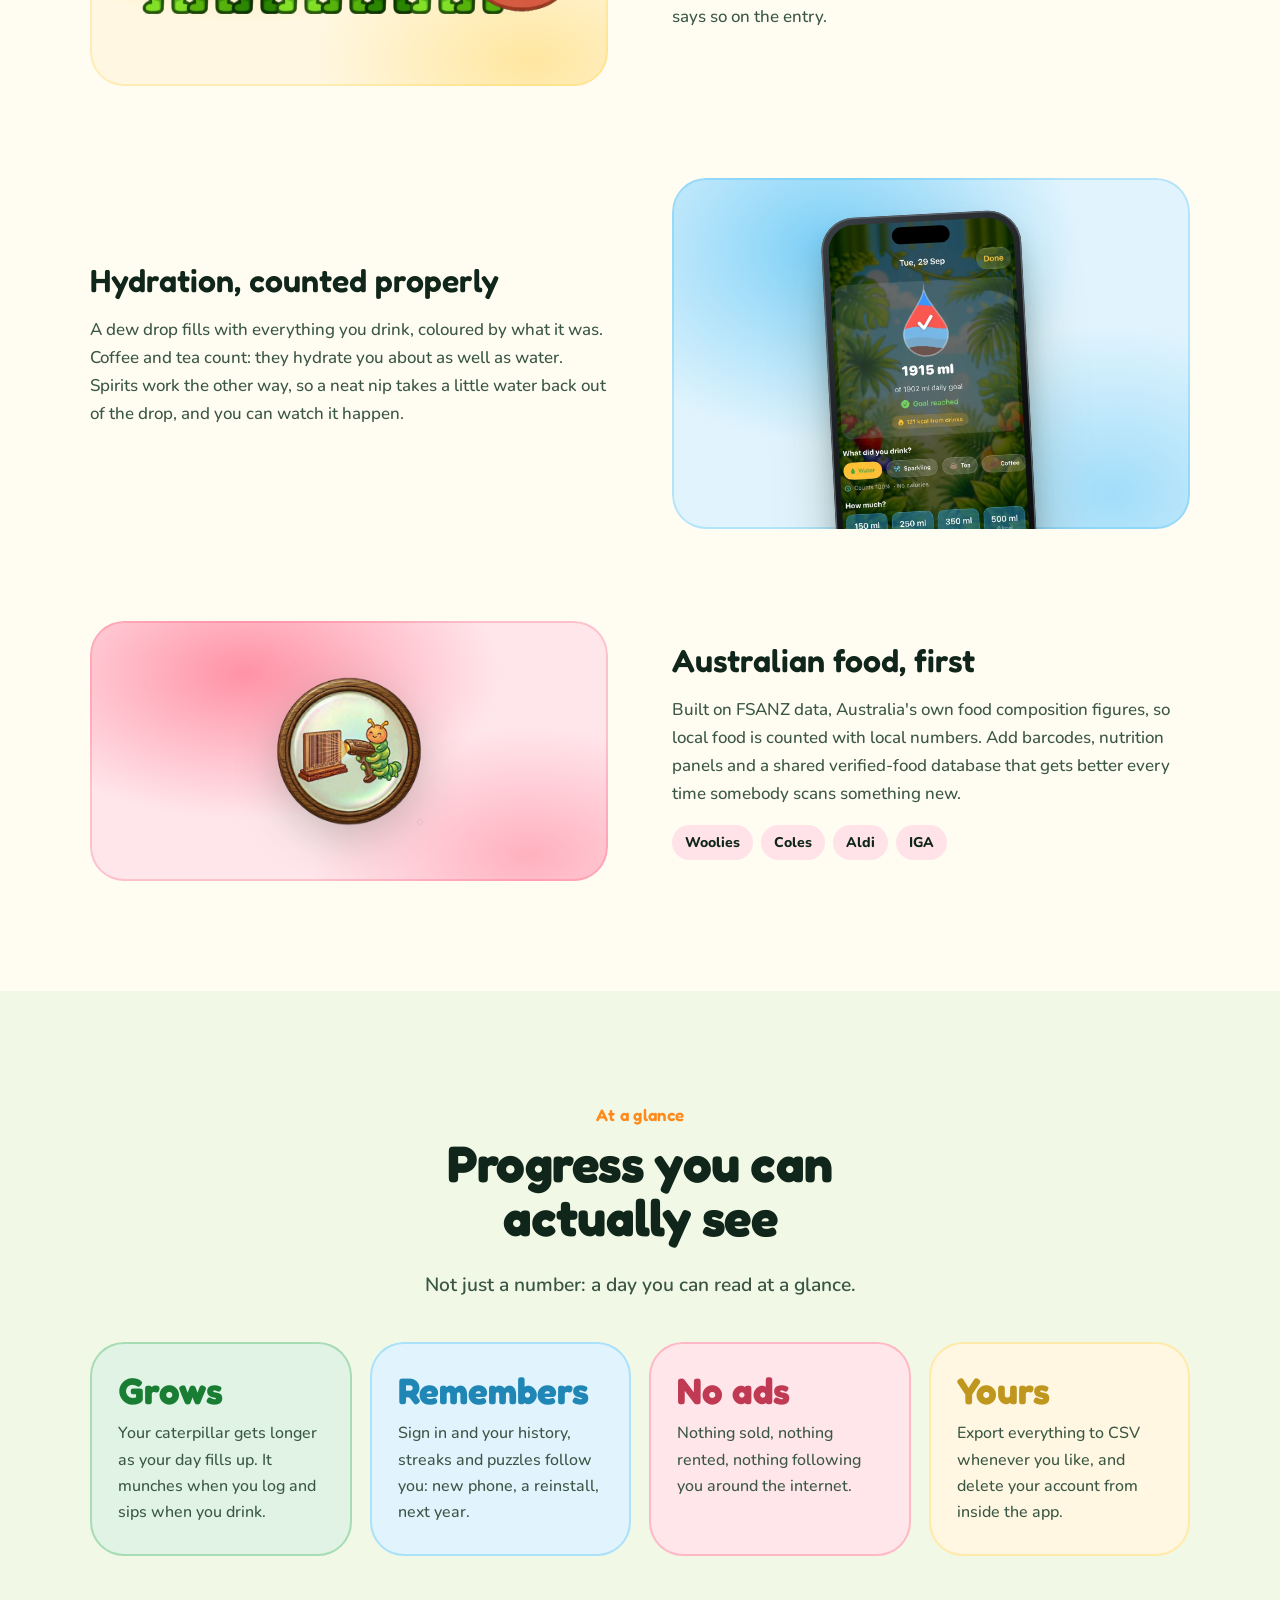
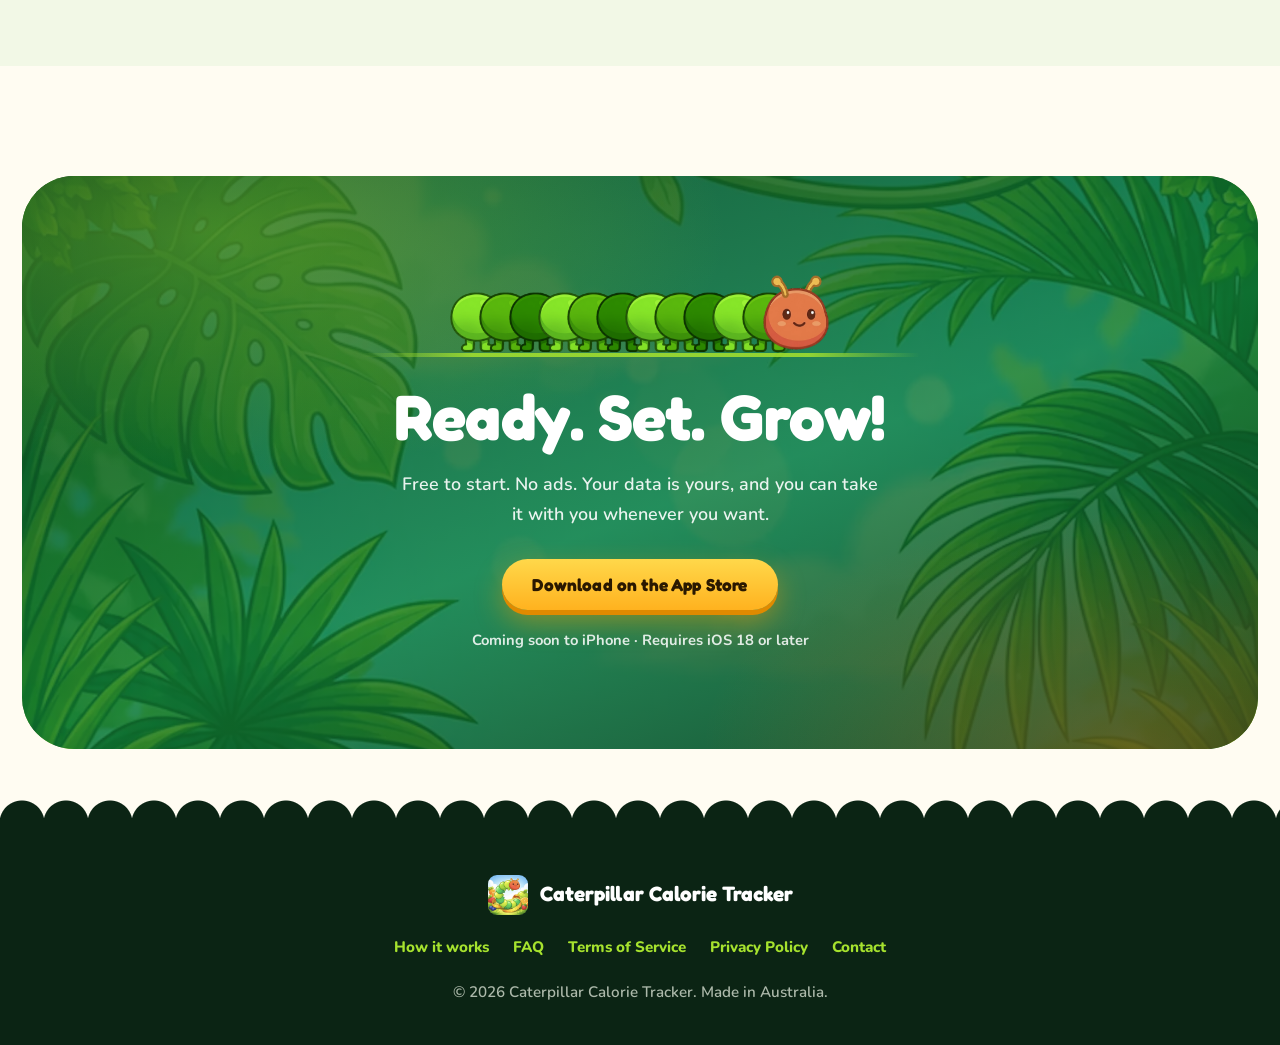
==== commit 15cb51dd: "Add files via upload" ====
--- a/index.html
+++ b/index.html
@@ -4,14 +4,22 @@
 <meta charset="utf-8">
 <meta name="viewport" content="width=device-width, initial-scale=1">
 <title>Caterpillar: the calorie tracker that grows with you</title>
-<meta name="description" content="Caterpillar Calorie Tracker for iPhone: snap your plate, scan a barcode, and watch a little caterpillar grow as your day fills up. Honest numbers, Australian food first, and a butterfly gallery you earn.">
+<meta name="description" content="Caterpillar is a calorie and food tracker for iPhone. Snap your plate, scan a barcode or say what you ate, watch your caterpillar grow, and collect puzzle pieces that reveal hidden artwork. Australian food data first.">
+<link rel="canonical" href="https://caterpillarcalorietracker.com/">
 <meta name="theme-color" content="#23a645">
 <link rel="icon" href="assets/appicon.png">
 <link rel="apple-touch-icon" href="assets/appicon-180.png">
 <meta property="og:title" content="Caterpillar: the calorie tracker that grows with you">
-<meta property="og:description" content="Snap your plate. Watch your caterpillar grow. An honest, Australian-first calorie tracker for iPhone.">
-<meta property="og:image" content="https://caterpillarcalorietracker.com/assets/appicon.png">
+<meta property="og:description" content="Snap your plate, scan a barcode or say what you ate. Your caterpillar grows with every meal, and puzzle pieces reveal hidden artwork. An Australian calorie tracker for iPhone.">
+<meta property="og:image" content="https://caterpillarcalorietracker.com/assets/og-image.jpg">
+<meta property="og:image:width" content="1200">
+<meta property="og:image:height" content="630">
+<meta property="og:image:alt" content="Caterpillar: calorie tracking shouldn't feel like homework. The app's Garden screen with a growing caterpillar.">
 <meta property="og:type" content="website">
+<meta property="og:url" content="https://caterpillarcalorietracker.com/">
+<meta property="og:site_name" content="Caterpillar Calorie Tracker">
+<meta property="og:locale" content="en_AU">
+<meta name="twitter:card" content="summary_large_image">
 <link rel="preconnect" href="https://fonts.googleapis.com">
 <link rel="preconnect" href="https://fonts.gstatic.com" crossorigin>
 <link rel="stylesheet" href="https://fonts.googleapis.com/css2?family=Fredoka:wght@500;600;700&family=Nunito:wght@500;600;700;800&display=swap">
@@ -33,9 +41,10 @@
     <div class="hero-copy">
       <span class="eyebrow">Made in Australia · iPhone</span>
       <h1>Calorie tracking shouldn't feel like <span class="accent">homework</span></h1>
-      <p class="sub">Every meal you log grows a little caterpillar on its way to
-      butterfly. Snap your plate, scan a barcode, watch the day fill up. No
-      spreadsheets, no guilt, no nagging.</p>
+      <p class="sub">Every meal you log helps your caterpillar grow. Snap your
+      plate, scan a barcode or simply tell us what you ate. Watch your progress
+      come to life, one meal at a time. No spreadsheets, no guilt, no
+      nagging.</p>
 
       <div class="cta-row">
         <a class="btn btn-primary" href="#get">Get Caterpillar</a>
@@ -81,47 +90,52 @@
 
 <section>
   <div class="wrap">
-    <span class="kicker">Five ways in</span>
+    <span class="kicker">Log it your way</span>
     <h2>Log a meal in seconds, not minutes</h2>
-    <p class="lede">Pick whichever suits the moment. Caterpillar remembers your
-    portions and habits either way.</p>
+    <p class="lede">Pick whichever suits the moment. Caterpillar learns your
+    portions and habits as you go.</p>
     <div class="grid">
       <div class="card reveal">
         <img class="icon" src="assets/icon_aimealscan.png" alt="" width="72" height="72">
         <h3>Snap Your Plate</h3>
-        <p>Photograph your plate and Caterpillar finds every part of it. On
-        Pro-model iPhones, LiDAR measures your actual portion. Tell it
-        "130&nbsp;g pasta" and it takes your word for it.</p>
+        <p>Take a photo and Caterpillar picks out each food on the plate and
+        estimates its calories and macros. On iPhone Pro models with LiDAR, it
+        measures your actual portion too. Know it was 130&nbsp;g of pasta? Say
+        so, and it uses your number.</p>
       </div>
       <div class="card reveal">
         <img class="icon" src="assets/icon_barcodescan.png" alt="" width="72" height="72">
         <h3>Barcode scans</h3>
-        <p>Point, beep, logged, with strong coverage of Woolies, Coles and Aldi.
-        Scan five things in a row with Log&nbsp;&amp;&nbsp;Scan&nbsp;Next.</p>
+        <p>Point, beep, logged, with strong coverage of Woolies, Coles and
+        Aldi. Got a few packets to log? Log&nbsp;&amp;&nbsp;Scan&nbsp;Next takes
+        you straight to the next one.</p>
       </div>
       <div class="card reveal">
         <img class="icon" src="assets/icon_menuscan.png" alt="" width="72" height="72">
         <h3>Menu Scan</h3>
-        <p>Eating out? Photograph the menu and tap what you ordered. Size each
-        dish up or down so a pub lunch doesn't derail the day.</p>
+        <p>Eating out? Snap the menu and tap what you ordered, then size each
+        dish up or down to match what landed on the table. Logging the pub
+        lunch takes less time than ordering it.</p>
       </div>
       <div class="card reveal">
         <img class="icon" src="assets/icon_voiceinput.png" alt="" width="72" height="72">
         <h3>Just say it</h3>
-        <p>Talk your meal in while your hands are busy, or type it. "Maccas" and
-        "Weet-Bix" land exactly where you'd expect.</p>
+        <p>Describe what you ate the way you'd tell a mate, out loud or typed,
+        with no ingredient-by-ingredient entry. "Maccas" and "two Weet-Bix
+        with milk" land exactly where you'd expect.</p>
       </div>
       <div class="card reveal">
         <img class="icon" src="assets/icon_favourites.png" alt="" width="72" height="72">
         <h3>Favourites that stick</h3>
-        <p>The things you eat every day are one tap away, at the portion you
-        actually have. Mixed drinks and powders too.</p>
+        <p>The foods you have every day sit one tap away, saved at the portion
+        you actually have. Shakes, powders and mixed drinks too.</p>
       </div>
       <div class="card reveal">
         <img class="icon" src="assets/icon_myrecipes.png" alt="" width="72" height="72">
         <h3>Your recipes</h3>
-        <p>Save your own, or share a recipe screenshot or web page straight into
-        the app. Send one to a friend and it lands in theirs.</p>
+        <p>Save your own, or share a recipe screenshot or web page straight
+        into the app. Send one to a friend and it lands in their
+        Caterpillar.</p>
       </div>
     </div>
   </div>
@@ -148,25 +162,68 @@
       </figure>
       <figure class="shot reveal">
         <div class="phone"><img src="assets/screens/gallery.webp" alt="The Caterpillar Collection of artwork cards" width="603" height="1311" loading="lazy"></div>
-        <figcaption>Unlock hidden artwork<span>36 achievements to find</span></figcaption>
+        <figcaption>Reveal hidden artwork<span>36 puzzles to complete</span></figcaption>
       </figure>
     </div>
     <p class="swipe-hint">Swipe for more</p>
+  </div>
+</section>
+
+<section class="alt">
+  <div class="wrap">
+    <span class="kicker">The Caterpillar Collection</span>
+    <h2>A little reward along the way</h2>
+    <p class="lede">Keep logging, reach milestones and discover puzzle pieces
+    that come together to reveal beautiful hidden artwork. There's always
+    something new to work towards.</p>
+
+    <div class="split flip reveal">
+      <div class="art grape has-phone"><div class="phone"><img src="assets/screens/gallery.webp" alt="The Caterpillar Collection: puzzle artwork cards, some complete and some still in pieces" width="603" height="1311" loading="lazy"></div></div>
+      <ol class="puzzle-steps">
+        <li>
+          <span class="step-no" style="--tint:var(--leaf)">1</span>
+          <div>
+            <h3>Discover pieces</h3>
+            <p>Logging, streaks and milestones earn puzzle pieces. Every
+            puzzle has twelve.</p>
+          </div>
+        </li>
+        <li>
+          <span class="step-no" style="--tint:var(--tangerine)">2</span>
+          <div>
+            <h3>Collect them as you go</h3>
+            <p>36 puzzles across Wood, Silver, Gold and Diamond, plus a few
+            secret ones that only show up once you find their first piece.</p>
+          </div>
+        </li>
+        <li>
+          <span class="step-no" style="--tint:var(--grape)">3</span>
+          <div>
+            <h3>Reveal the artwork</h3>
+            <p>Finish a puzzle and the whole picture is yours to keep:
+            butterflies, enchanted gardens and more.</p>
+          </div>
+        </li>
+      </ol>
+    </div>
   </div>
 </section>
 
 <section>
   <div class="wrap">
-    <span class="kicker">No flattering numbers</span>
-    <h2>A tracker that keeps you honest</h2>
-    <p class="lede">Most apps quietly round in your favour, because a happy
-    number keeps you opening the app. Caterpillar would rather be right.</p>
+    <span class="kicker">Numbers you can trust</span>
+    <h2>Honest tracking, without the guesswork</h2>
+    <p class="lede">Caterpillar is built around honest food tracking. From
+    understanding cooked versus dry food weights to using Australian
+    nutritional data, we want your numbers to reflect what you actually
+    eat.</p>
 
     <div class="split reveal">
       <div class="art sun"><div class="cat" data-segments="8" data-full="8" data-head="eating" data-max="150" data-ground="none" aria-hidden="true"></div></div>
       <div>
         <h3>Cooked, not dry</h3>
-        <p>Pasta, rice and oats roughly triple in weight when you cook them. Log
+        <p>Pasta, rice and oats roughly triple in weight when they're cooked,
+        so 130&nbsp;g dry and 130&nbsp;g cooked are very different meals. Log
         "130&nbsp;g pasta" over a plate of dinner and Caterpillar counts it as
         cooked, and says so on the entry.</p>
       </div>
@@ -175,11 +232,11 @@
     <div class="split flip reveal">
       <div class="art sky has-phone"><div class="phone"><img src="assets/screens/hydration.webp" alt="The hydration screen: a dew drop, 1915 ml of a 1902 ml goal" width="603" height="1311" loading="lazy"></div></div>
       <div>
-        <h3>Hydration that doesn't flatter you</h3>
+        <h3>Hydration, counted properly</h3>
         <p>A dew drop fills with everything you drink, coloured by what it
-        actually was. Coffee and tea count properly: they hydrate you about as
-        well as water. Spirits don't. A neat nip takes water back out of the
-        drop, and you can watch it happen.</p>
+        was. Coffee and tea count: they hydrate you about as well as water.
+        Spirits work the other way, so a neat nip takes a little water back
+        out of the drop, and you can watch it happen.</p>
       </div>
     </div>
 
@@ -187,10 +244,10 @@
       <div class="art berry"><img src="assets/icon_barcodescan.png" alt="" width="160" height="160"></div>
       <div>
         <h3>Australian food, first</h3>
-        <p>Built on FSANZ food data, because Australian mince really is leaner
-        than the American figures most apps use. Barcodes, nutrition panels,
-        and a shared verified-food database that gets better every time
-        somebody scans something new.</p>
+        <p>Built on FSANZ data, Australia's own food composition figures, so
+        local food is counted with local numbers. Add barcodes, nutrition
+        panels and a shared verified-food database that gets better every
+        time somebody scans something new.</p>
         <div class="tags" style="--tint:var(--berry)"><span>Woolies</span><span>Coles</span><span>Aldi</span><span>IGA</span></div>
       </div>
     </div>
@@ -201,18 +258,17 @@
   <div class="wrap center">
     <span class="kicker">At a glance</span>
     <h2>Progress you can actually see</h2>
-    <p class="lede">Most trackers give you a number. Caterpillar gives you a
-    day you can read at a glance.</p>
+    <p class="lede">Not just a number: a day you can read at a glance.</p>
     <div class="facts">
       <div class="fact reveal">
         <span class="n">Grows</span>
-        <p>Your caterpillar gets longer as the day fills. It munches when you
-        log and sips when you drink.</p>
+        <p>Your caterpillar gets longer as your day fills up. It munches when
+        you log and sips when you drink.</p>
       </div>
       <div class="fact reveal">
         <span class="n">Remembers</span>
-        <p>Sign in and your history, streaks and gallery follow you. New phone,
-        reinstall, next year.</p>
+        <p>Sign in and your history, streaks and puzzles follow you: new
+        phone, a reinstall, next year.</p>
       </div>
       <div class="fact reveal">
         <span class="n">No ads</span>
@@ -232,7 +288,7 @@
   <div class="panel cta-banner" style="--bg:url('assets/bg/garden-wide.webp')">
     <!-- A full day: all 11 segments, the happy head. -->
     <div class="cat center" data-segments="11" data-max="60" aria-hidden="true"></div>
-    <h2>Ready to grow?</h2>
+    <h2>Ready. Set. Grow!</h2>
     <p>Free to start. No ads. Your data is yours, and you can take it with
     you whenever you want.</p>
     <a class="btn btn-primary" href="#">Download on the App Store</a>
--- a/style.css
+++ b/style.css
@@ -799,3 +799,11 @@
 @media (prefers-color-scheme: dark) {
   .hero .sub { color: var(--ink); text-shadow: 0 1px 12px rgba(0,0,0,.5); }
 }
+
+/* The Collection on the home page: three numbered steps beside the gallery
+   screenshot, reusing the How it works badges. */
+.puzzle-steps { list-style: none; margin: 0; padding: 0; display: grid; gap: 22px; }
+.puzzle-steps li { display: grid; grid-template-columns: 52px 1fr; gap: 18px; align-items: start; }
+.puzzle-steps .step-no { margin-bottom: 0; }
+.puzzle-steps h3 { font-size: clamp(1.2rem, 2vw, 1.45rem); margin: 4px 0 4px; }
+.puzzle-steps p { margin: 0; }
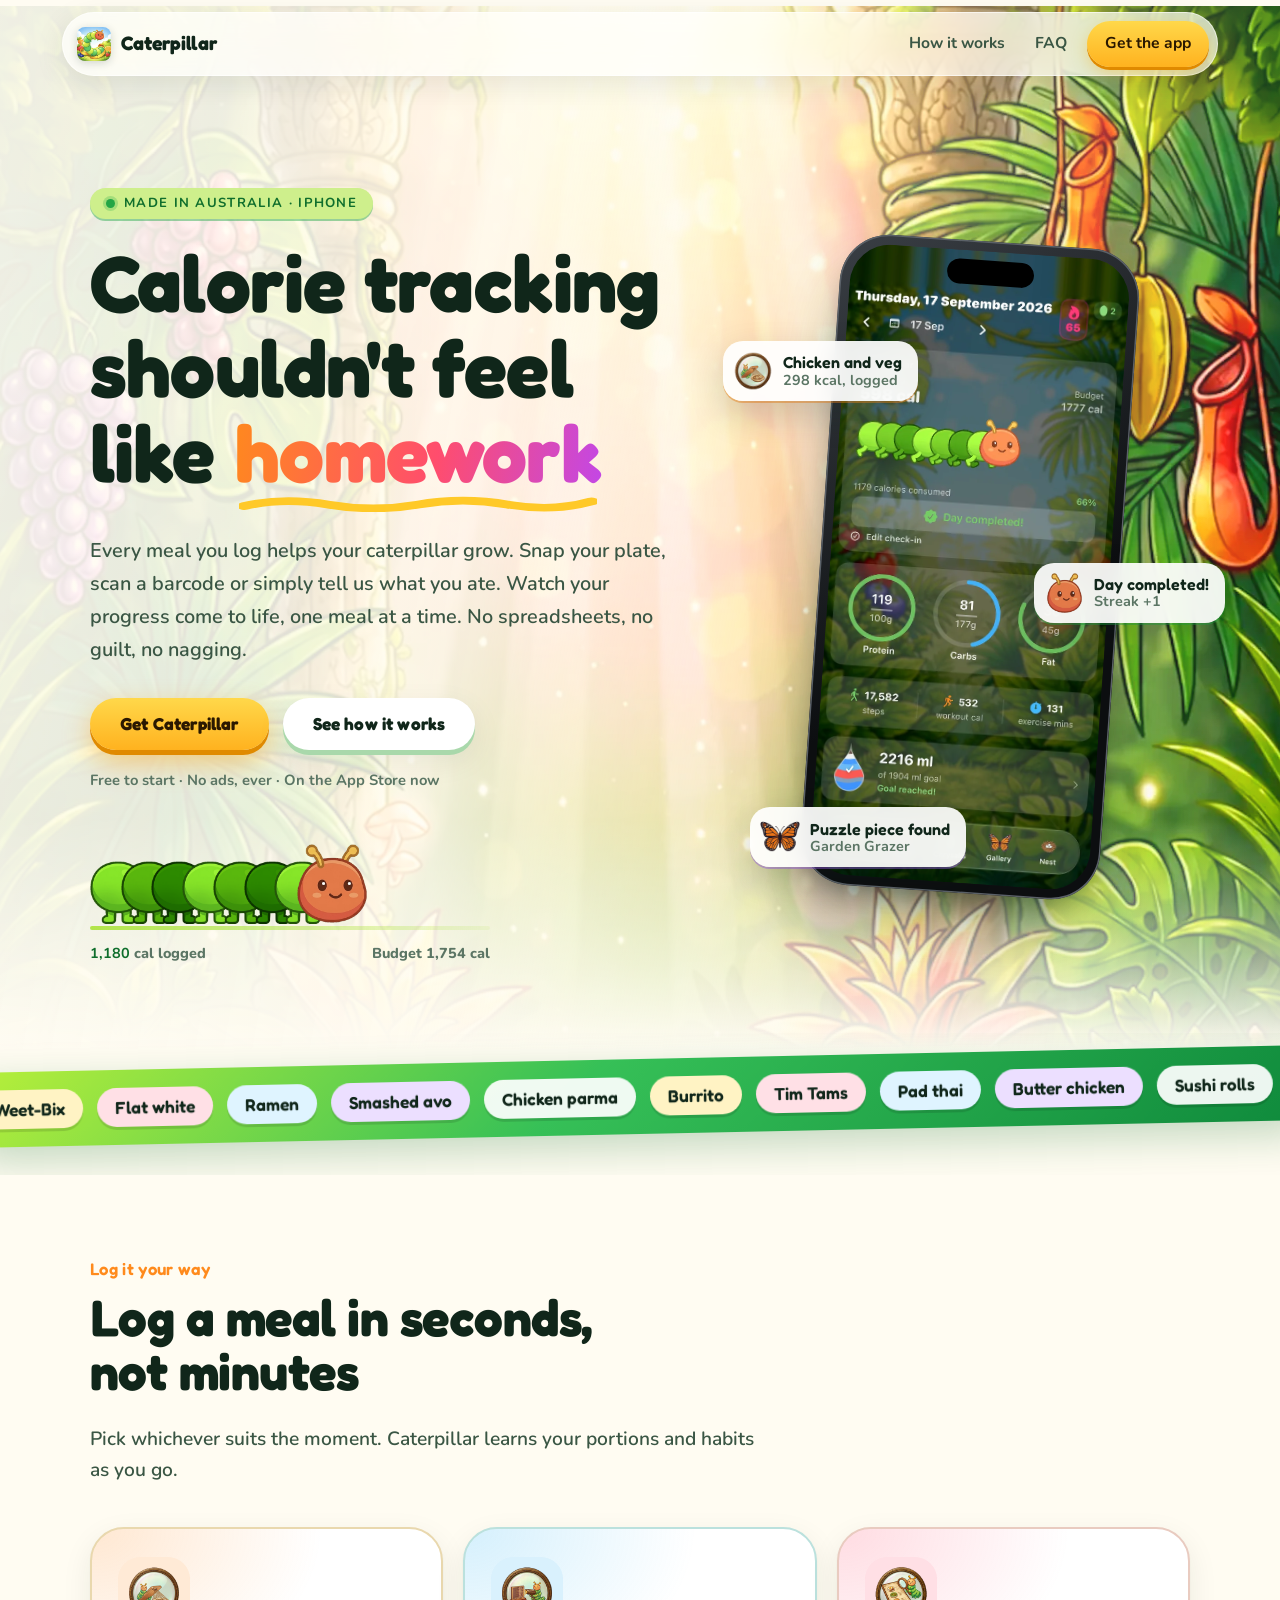
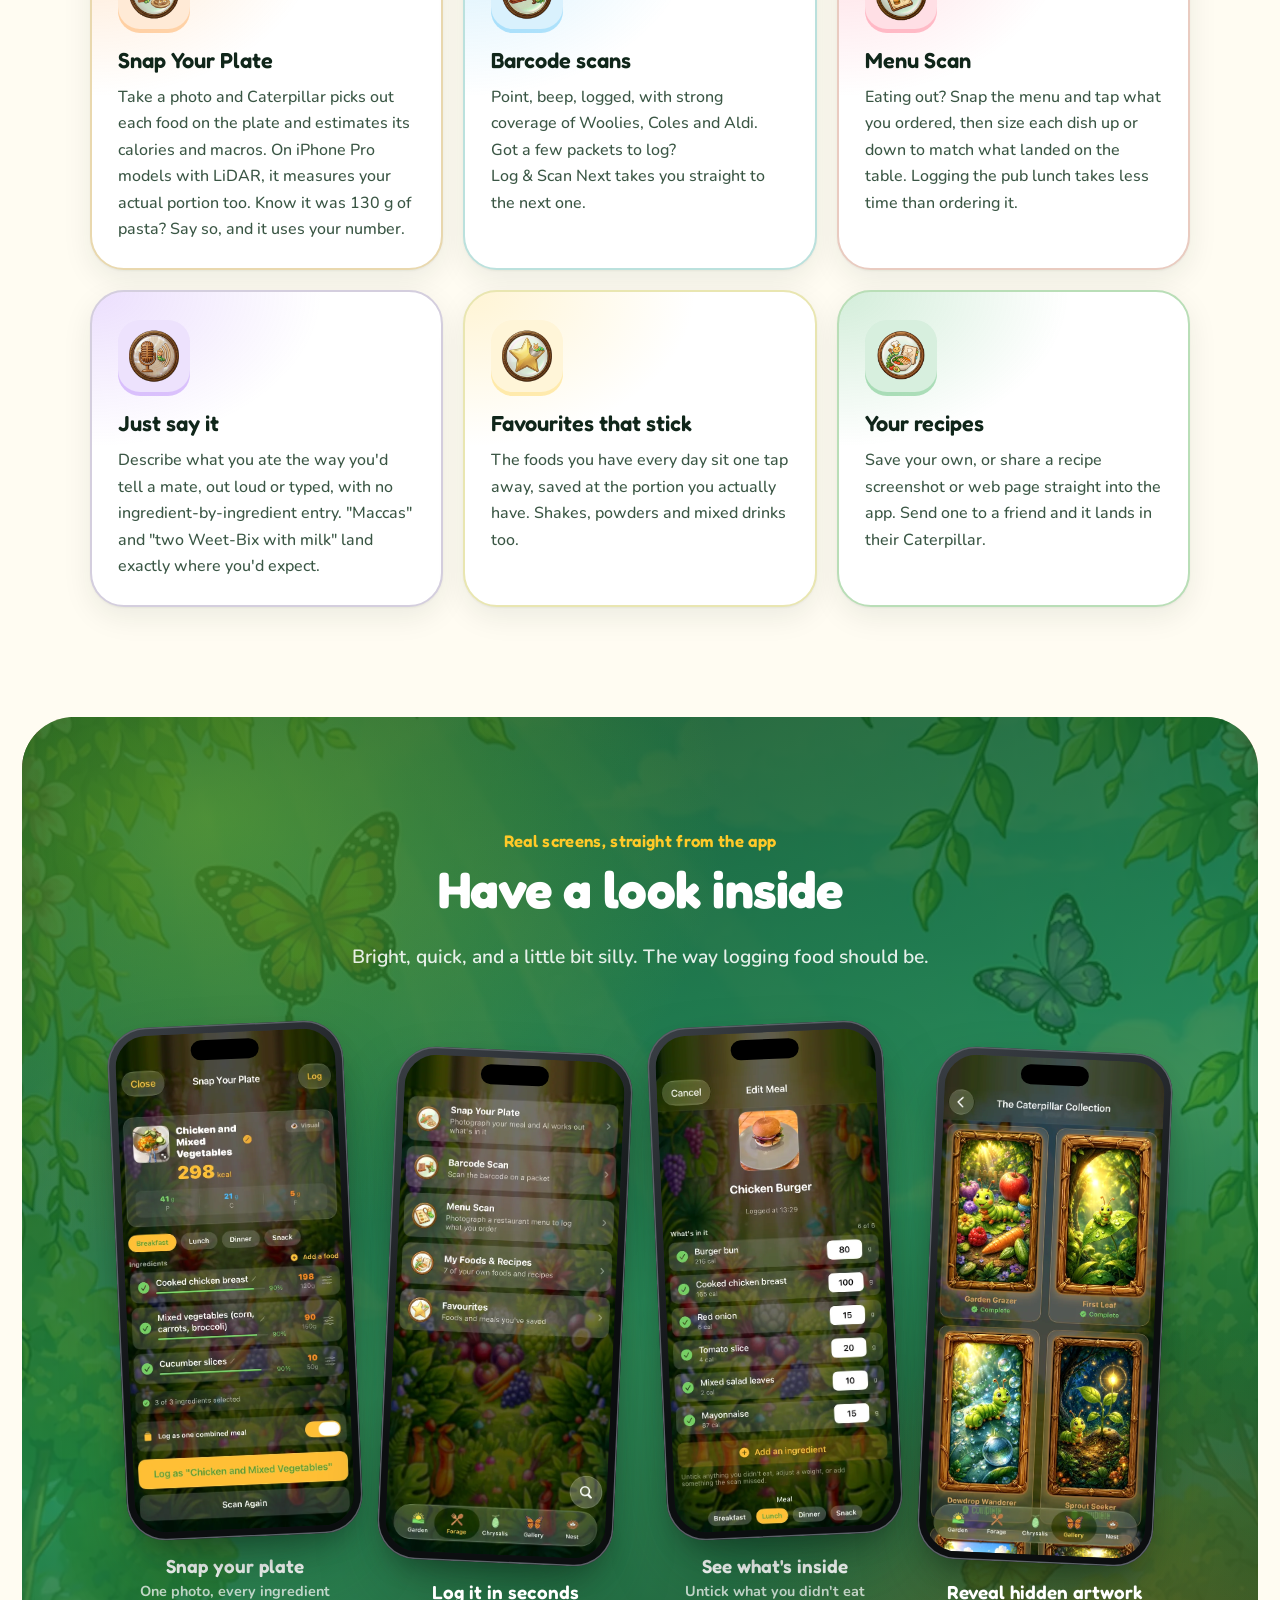
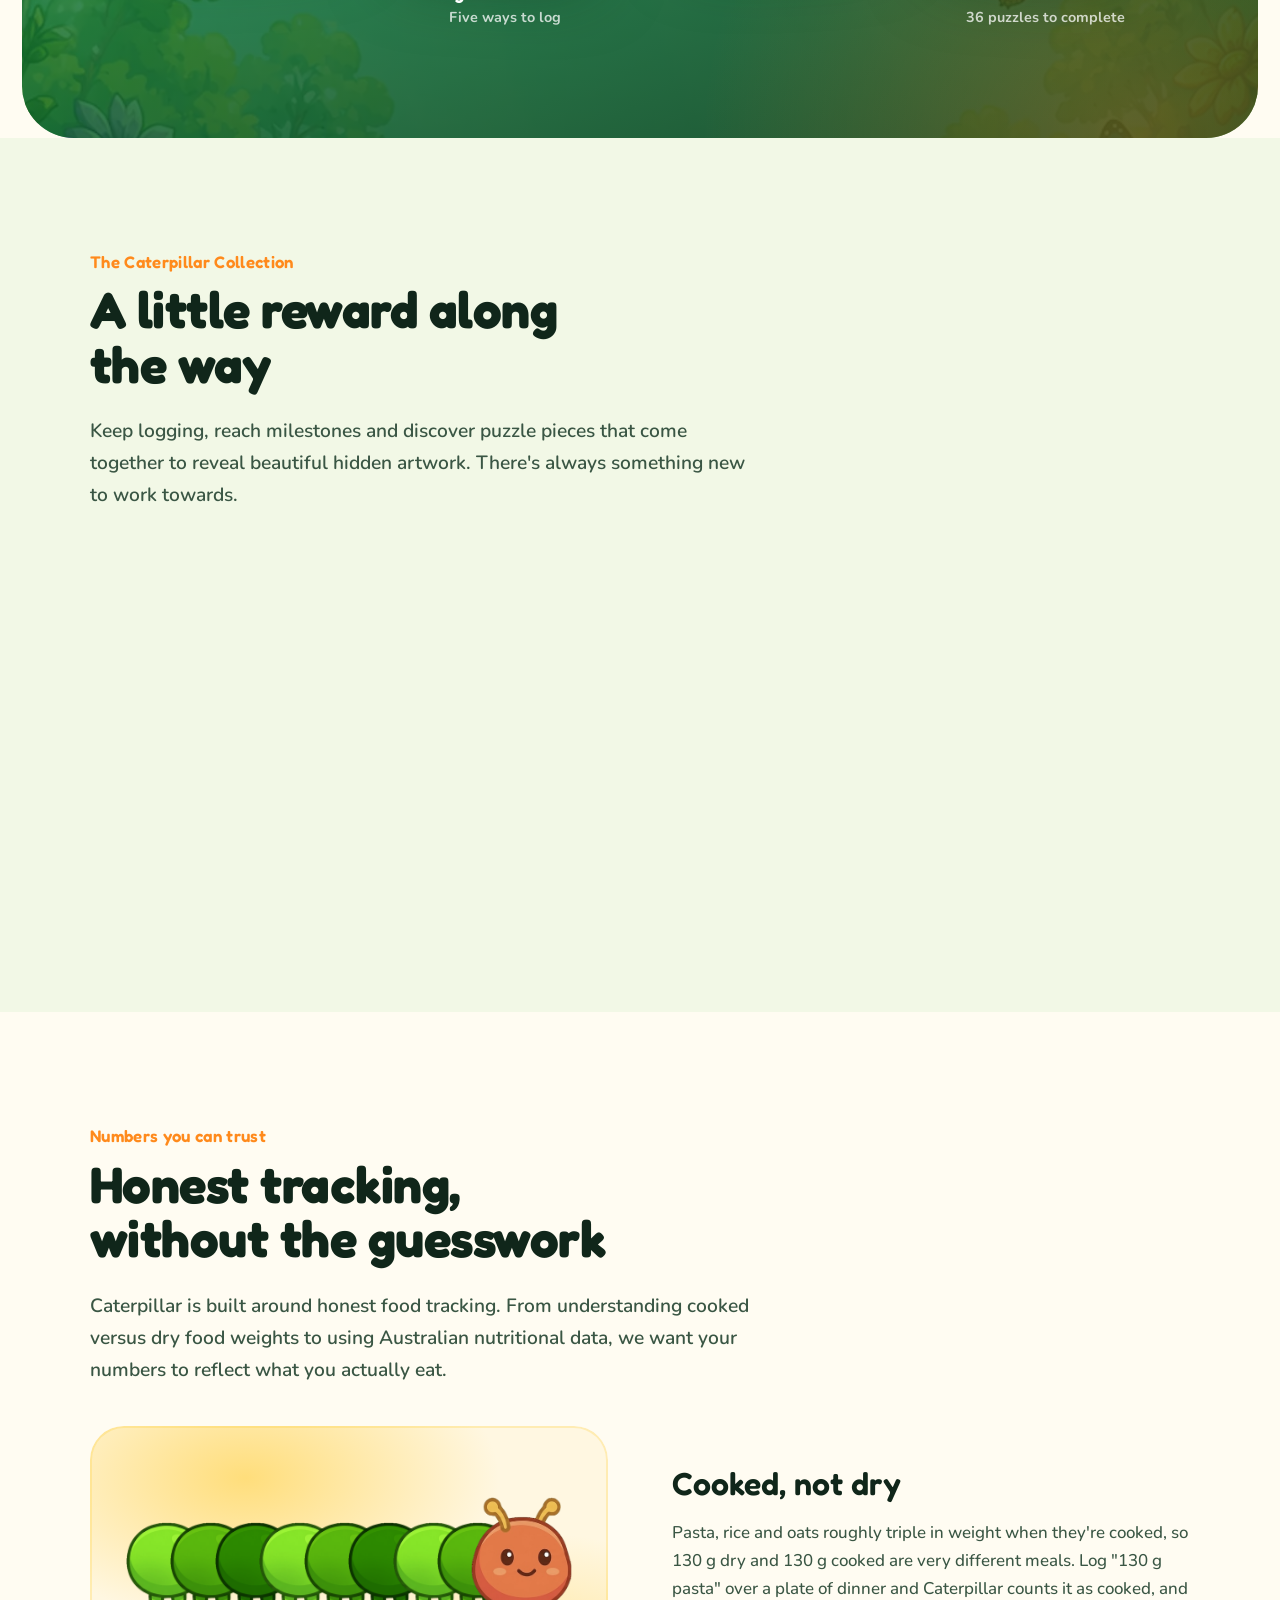
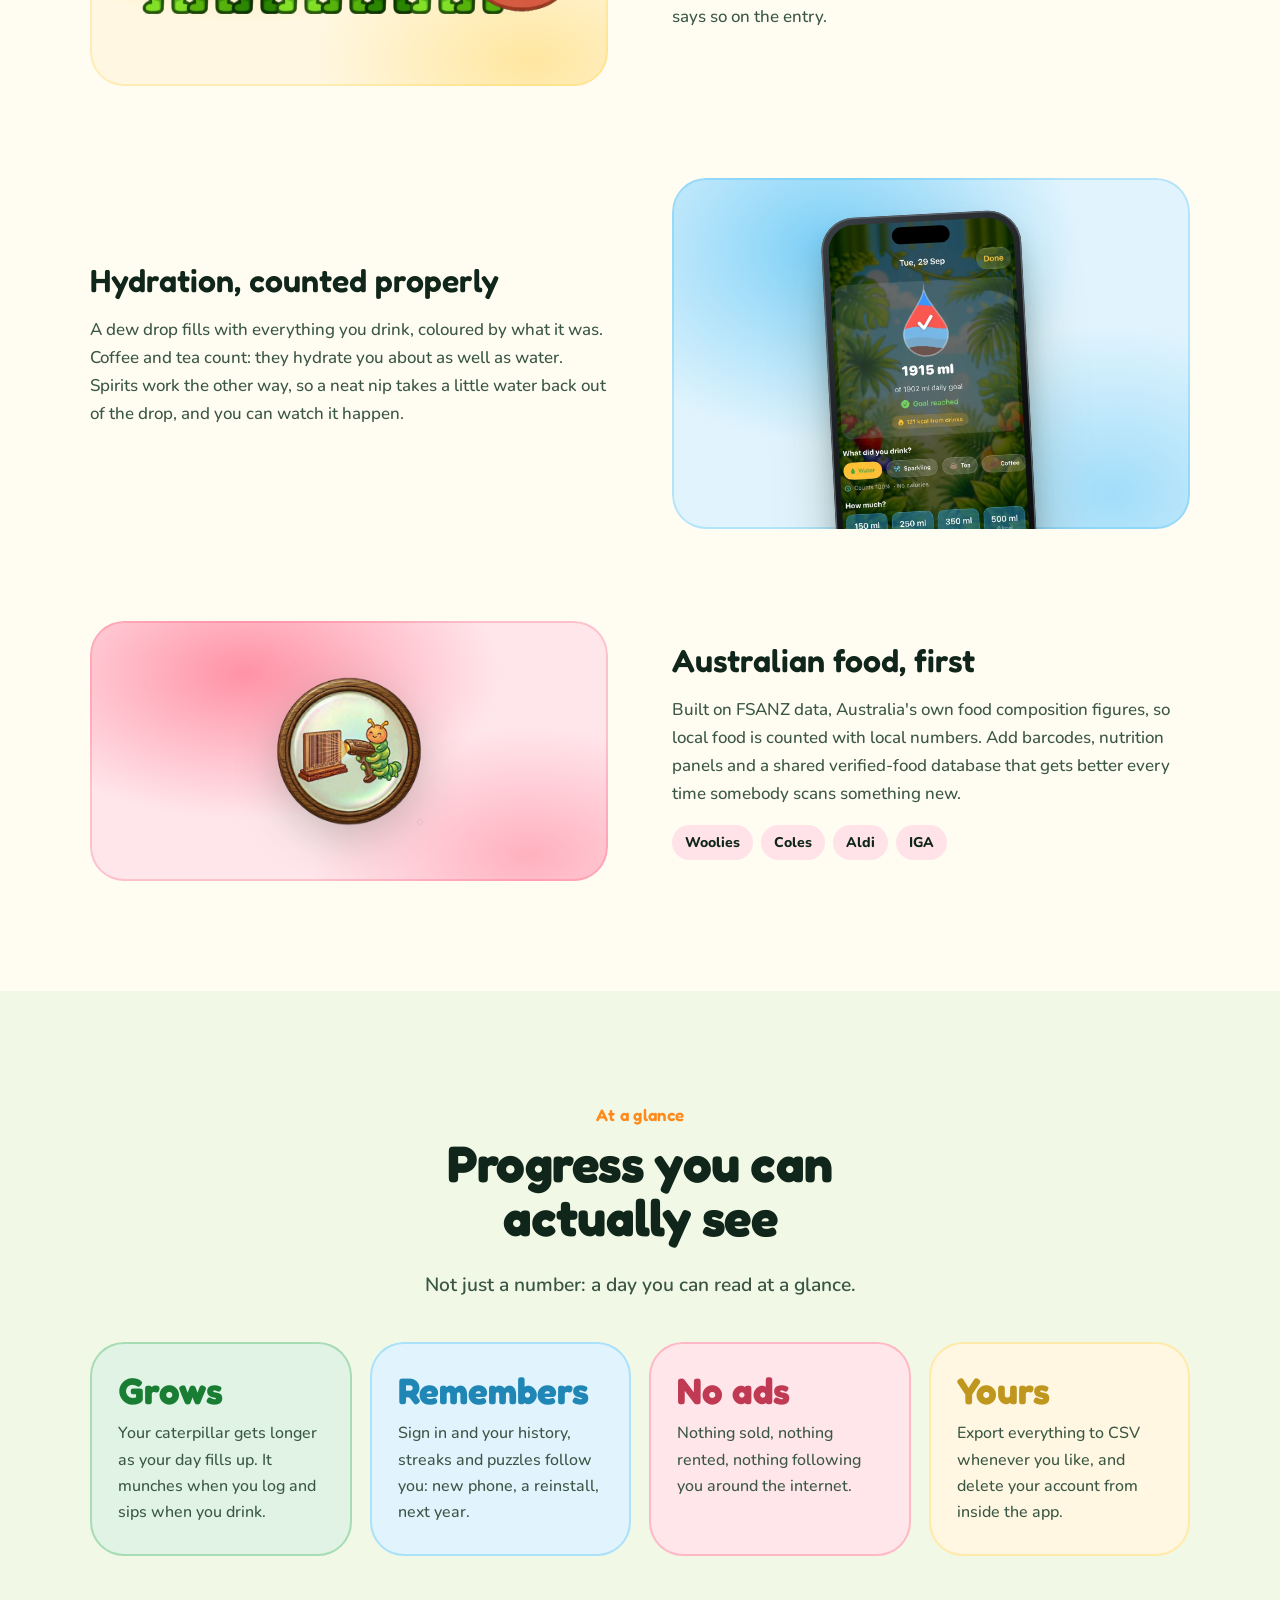
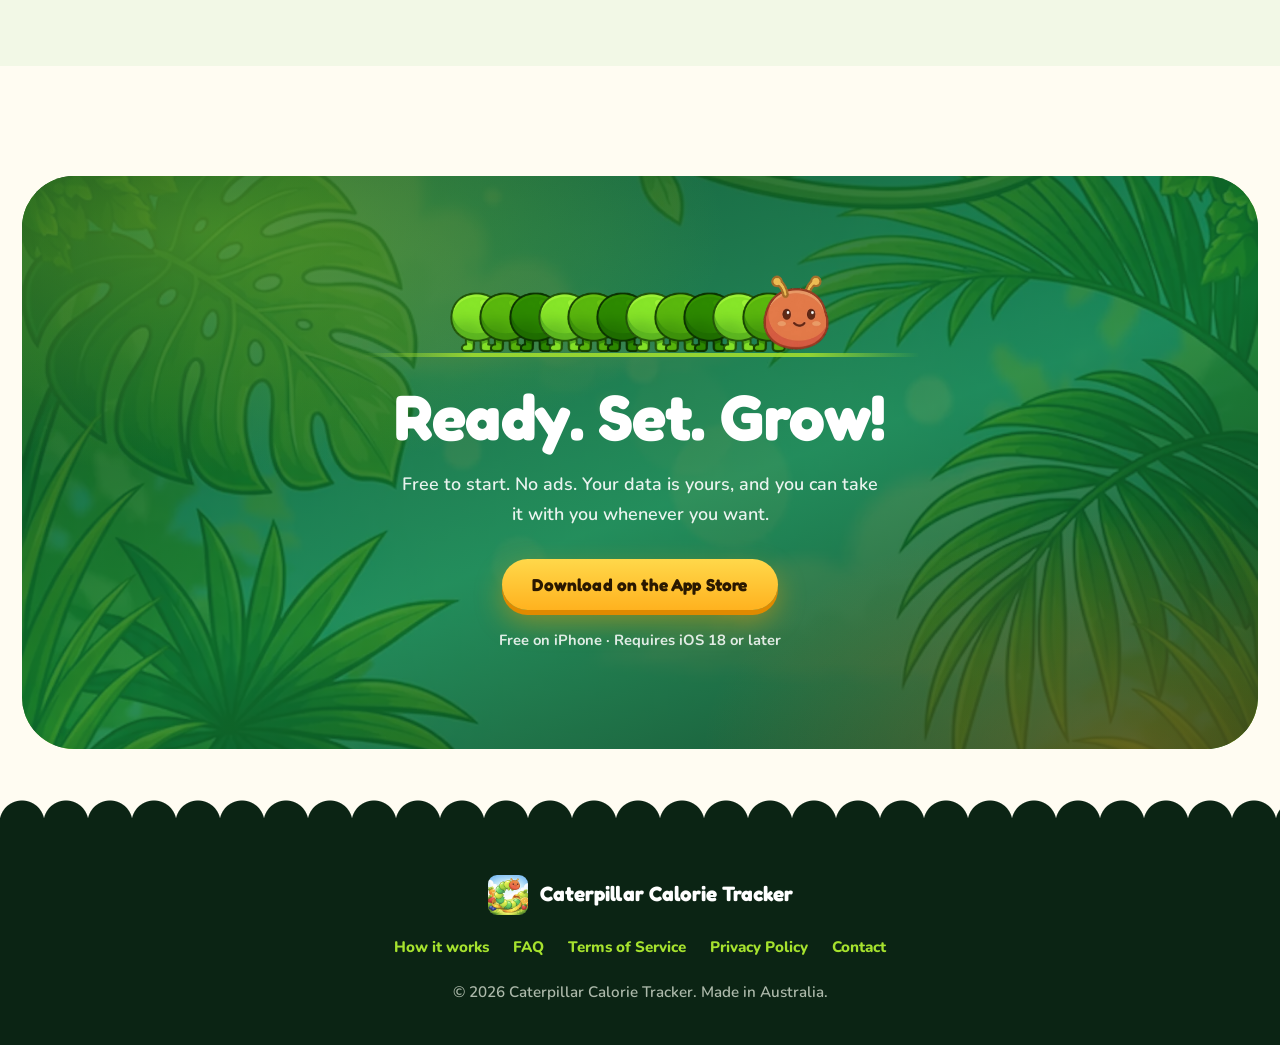
==== commit 742dd866: "Add files via upload" ====
--- a/index.html
+++ b/index.html
@@ -6,6 +6,7 @@
 <title>Caterpillar: the calorie tracker that grows with you</title>
 <meta name="description" content="Caterpillar is a calorie and food tracker for iPhone. Snap your plate, scan a barcode or say what you ate, watch your caterpillar grow, and collect puzzle pieces that reveal hidden artwork. Australian food data first.">
 <link rel="canonical" href="https://caterpillarcalorietracker.com/">
+<meta name="apple-itunes-app" content="app-id=6786546336">
 <meta name="theme-color" content="#23a645">
 <link rel="icon" href="assets/appicon.png">
 <link rel="apple-touch-icon" href="assets/appicon-180.png">
@@ -24,6 +25,14 @@
 <link rel="preconnect" href="https://fonts.gstatic.com" crossorigin>
 <link rel="stylesheet" href="https://fonts.googleapis.com/css2?family=Fredoka:wght@500;600;700&family=Nunito:wght@500;600;700;800&display=swap">
 <link rel="stylesheet" href="style.css">
+<script type="application/ld+json">
+{"@context": "https://schema.org", "@type": "SoftwareApplication",
+ "name": "Caterpillar Calorie Tracker", "operatingSystem": "iOS 18 or later",
+ "applicationCategory": "HealthApplication",
+ "url": "https://caterpillarcalorietracker.com/",
+ "downloadUrl": "https://apps.apple.com/app/id6786546336",
+ "offers": {"@type": "Offer", "price": "0", "priceCurrency": "AUD"}}
+</script>
 </head>
 <body>
 
@@ -33,7 +42,7 @@
   </a>
   <a class="hide-sm" href="how-it-works.html">How it works</a>
   <a class="hide-sm" href="faq.html">FAQ</a>
-  <a class="cta" href="#get">Get the app</a>
+  <a class="cta" href="https://apps.apple.com/app/id6786546336">Get the app</a>
 </nav>
 
 <header class="hero hero-home" style="--bg:url('assets/bg/forage-wide.webp')">
@@ -47,10 +56,10 @@
       nagging.</p>
 
       <div class="cta-row">
-        <a class="btn btn-primary" href="#get">Get Caterpillar</a>
+        <a class="btn btn-primary" href="https://apps.apple.com/app/id6786546336">Get Caterpillar</a>
         <a class="btn btn-ghost" href="how-it-works.html">See how it works</a>
       </div>
-      <span class="store-note">Free to start · No ads, ever · Coming soon to the App&nbsp;Store</span>
+      <span class="store-note">Free to start · No ads, ever · On the App&nbsp;Store now</span>
 
       <!-- The app's growth bar: 1,180 of 1,754 is 67%, which is 7 of the 11
            segments a full day earns. -->
@@ -291,8 +300,8 @@
     <h2>Ready. Set. Grow!</h2>
     <p>Free to start. No ads. Your data is yours, and you can take it with
     you whenever you want.</p>
-    <a class="btn btn-primary" href="#">Download on the App Store</a>
-    <span class="store-note">Coming soon to iPhone · Requires iOS&nbsp;18 or later</span>
+    <a class="btn btn-primary" href="https://apps.apple.com/app/id6786546336">Download on the App Store</a>
+    <span class="store-note">Free on iPhone · Requires iOS&nbsp;18 or later</span>
   </div>
 </section>
 
